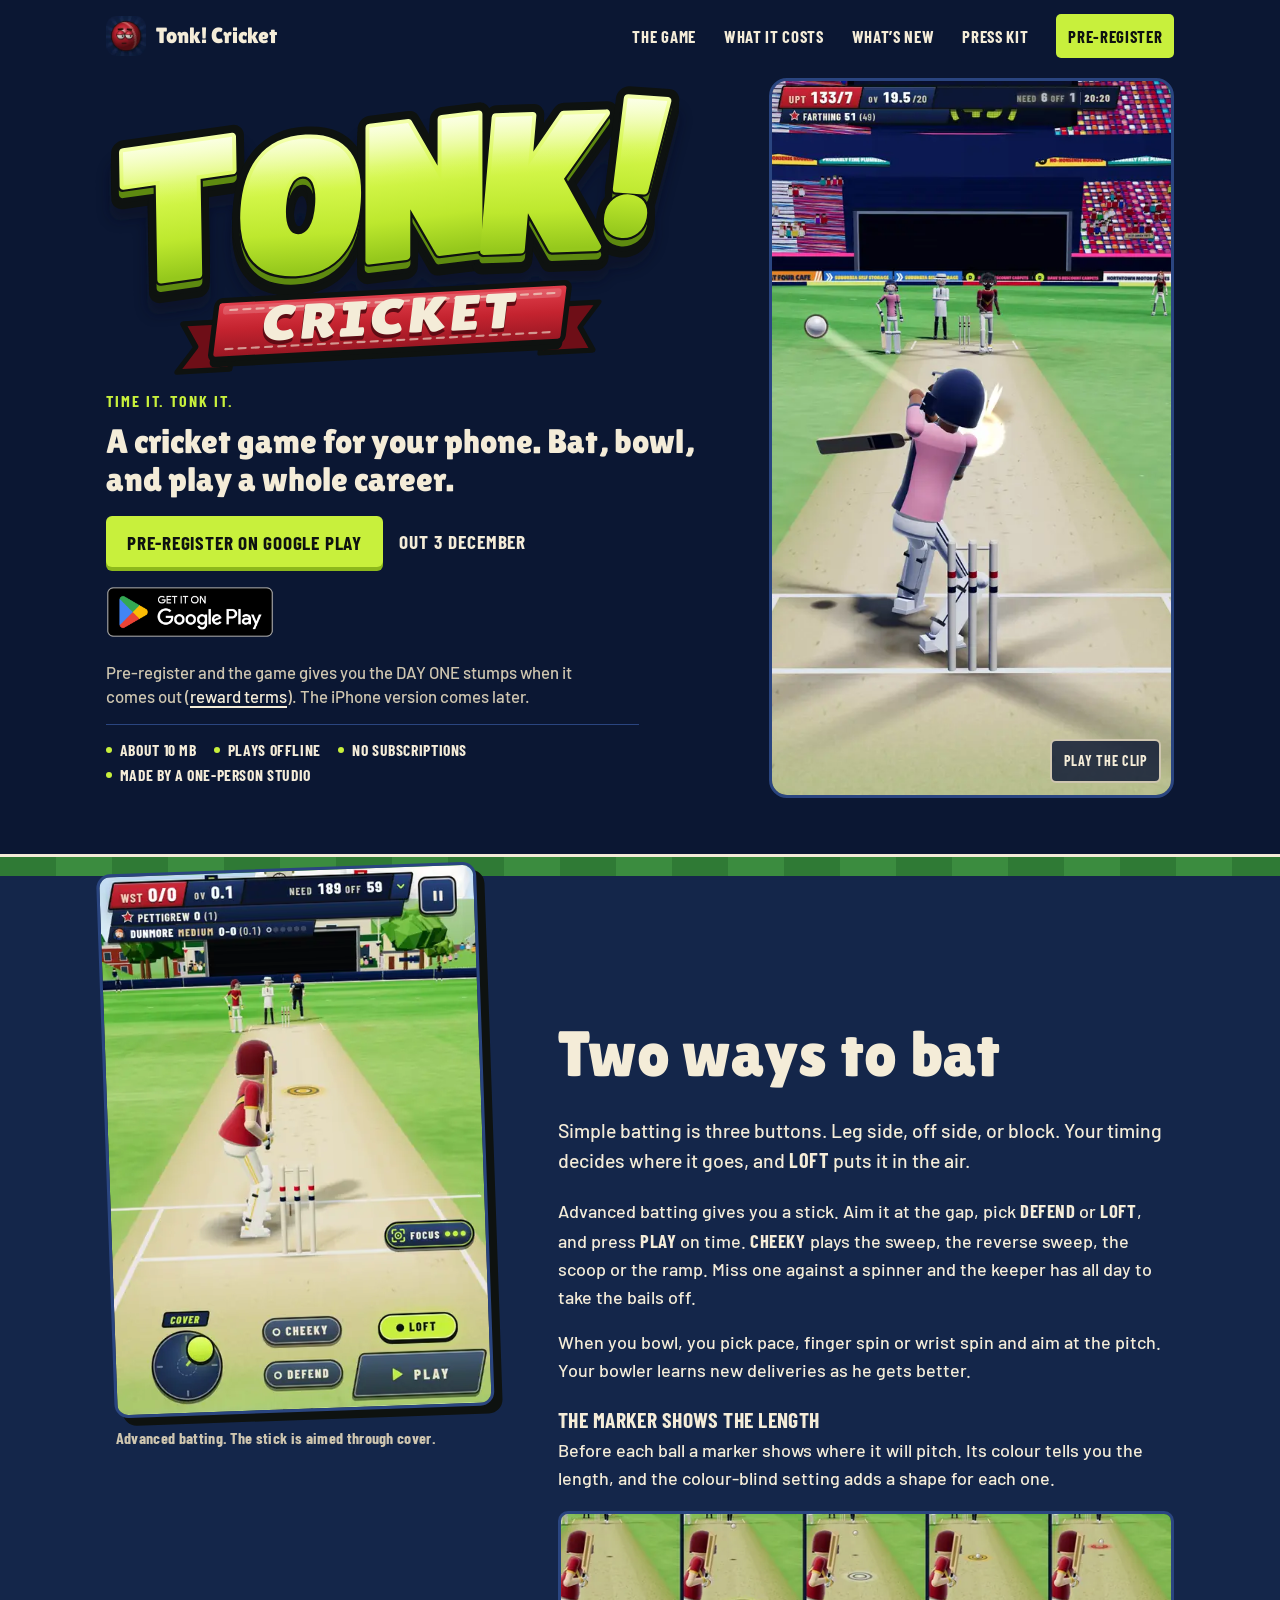
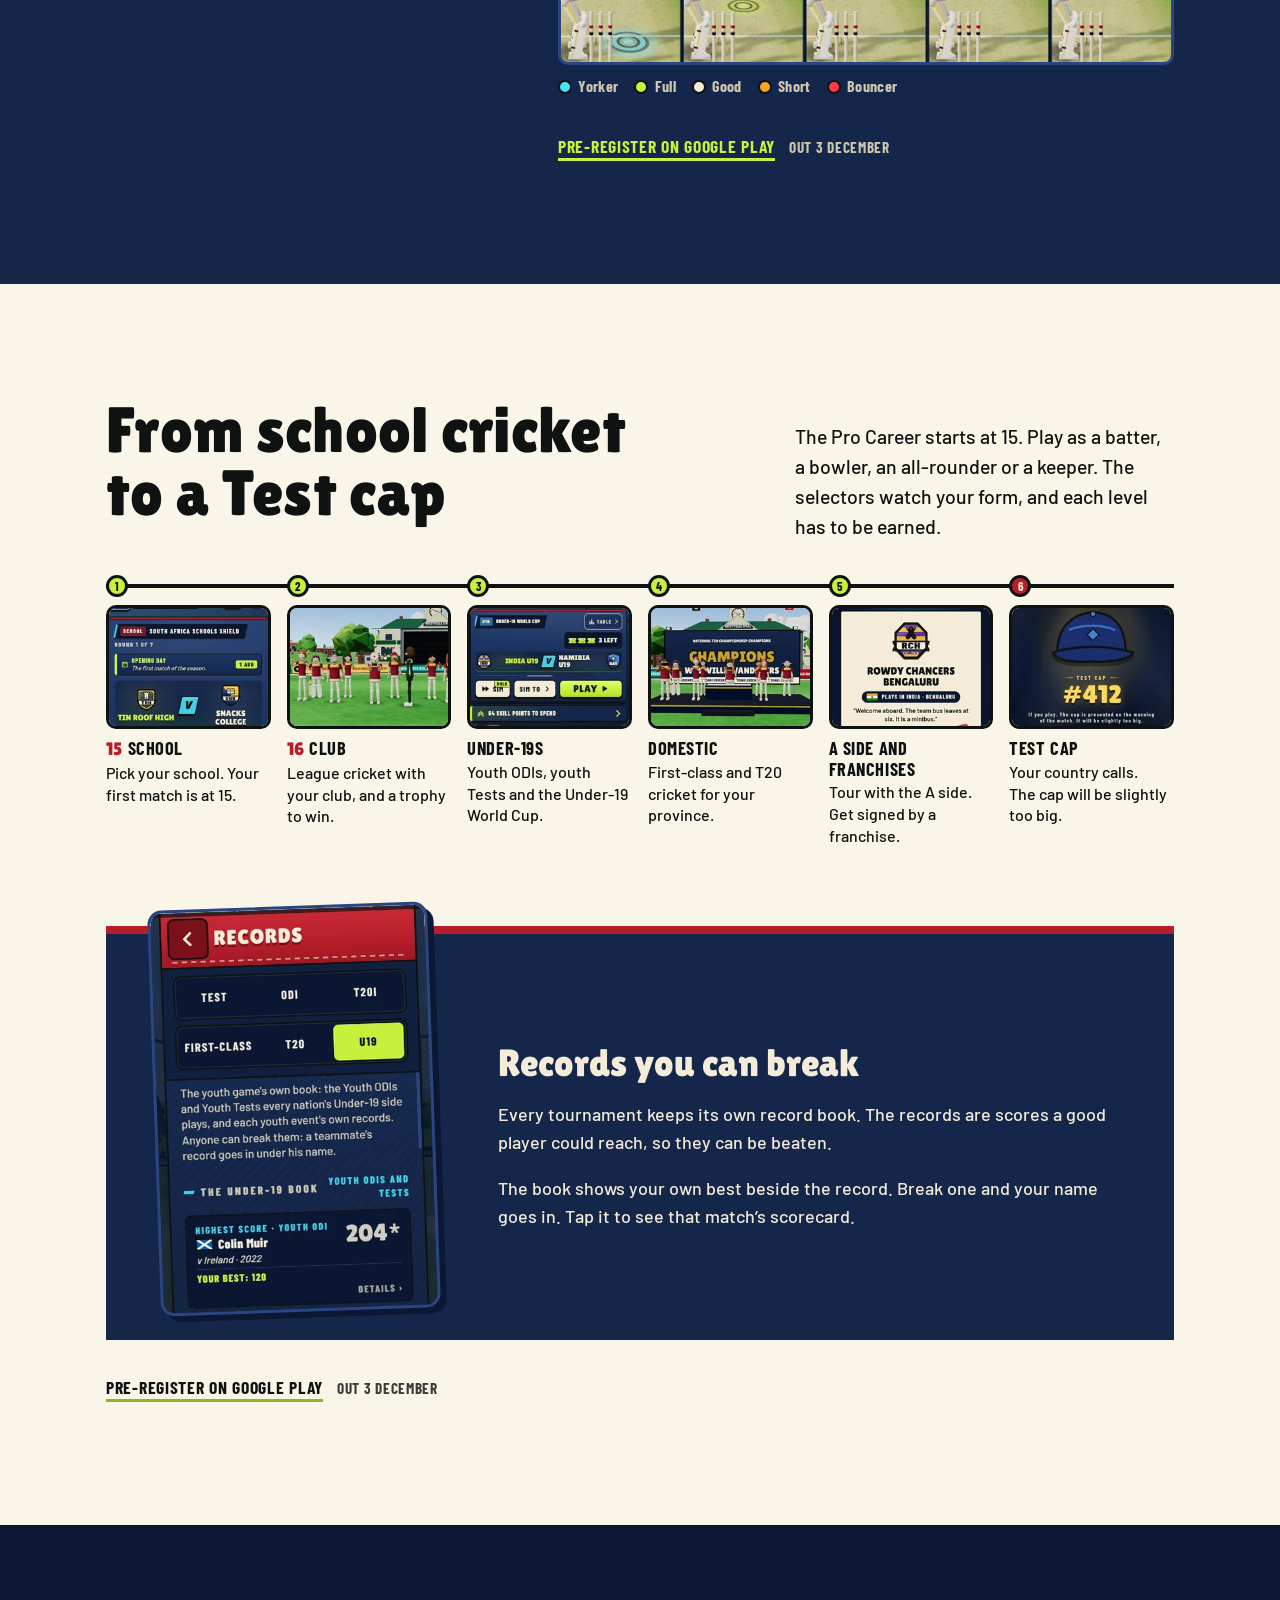
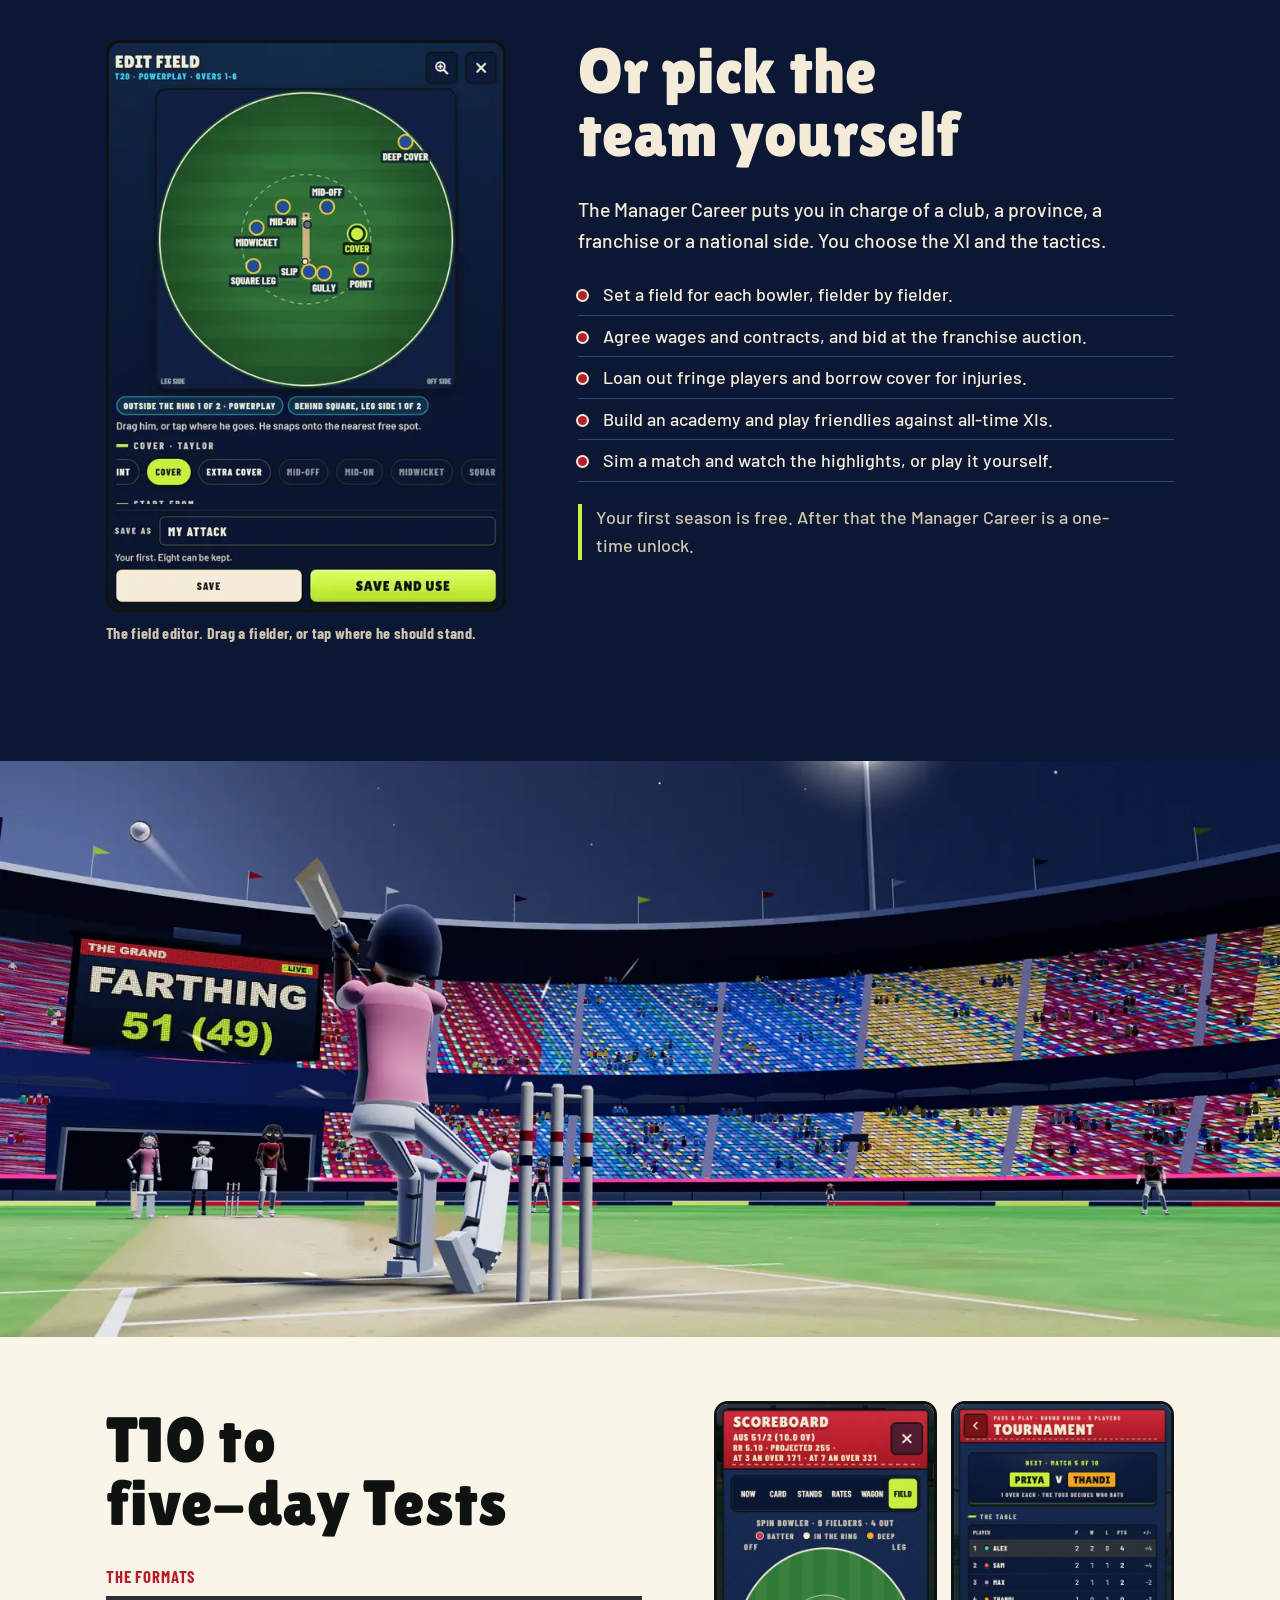
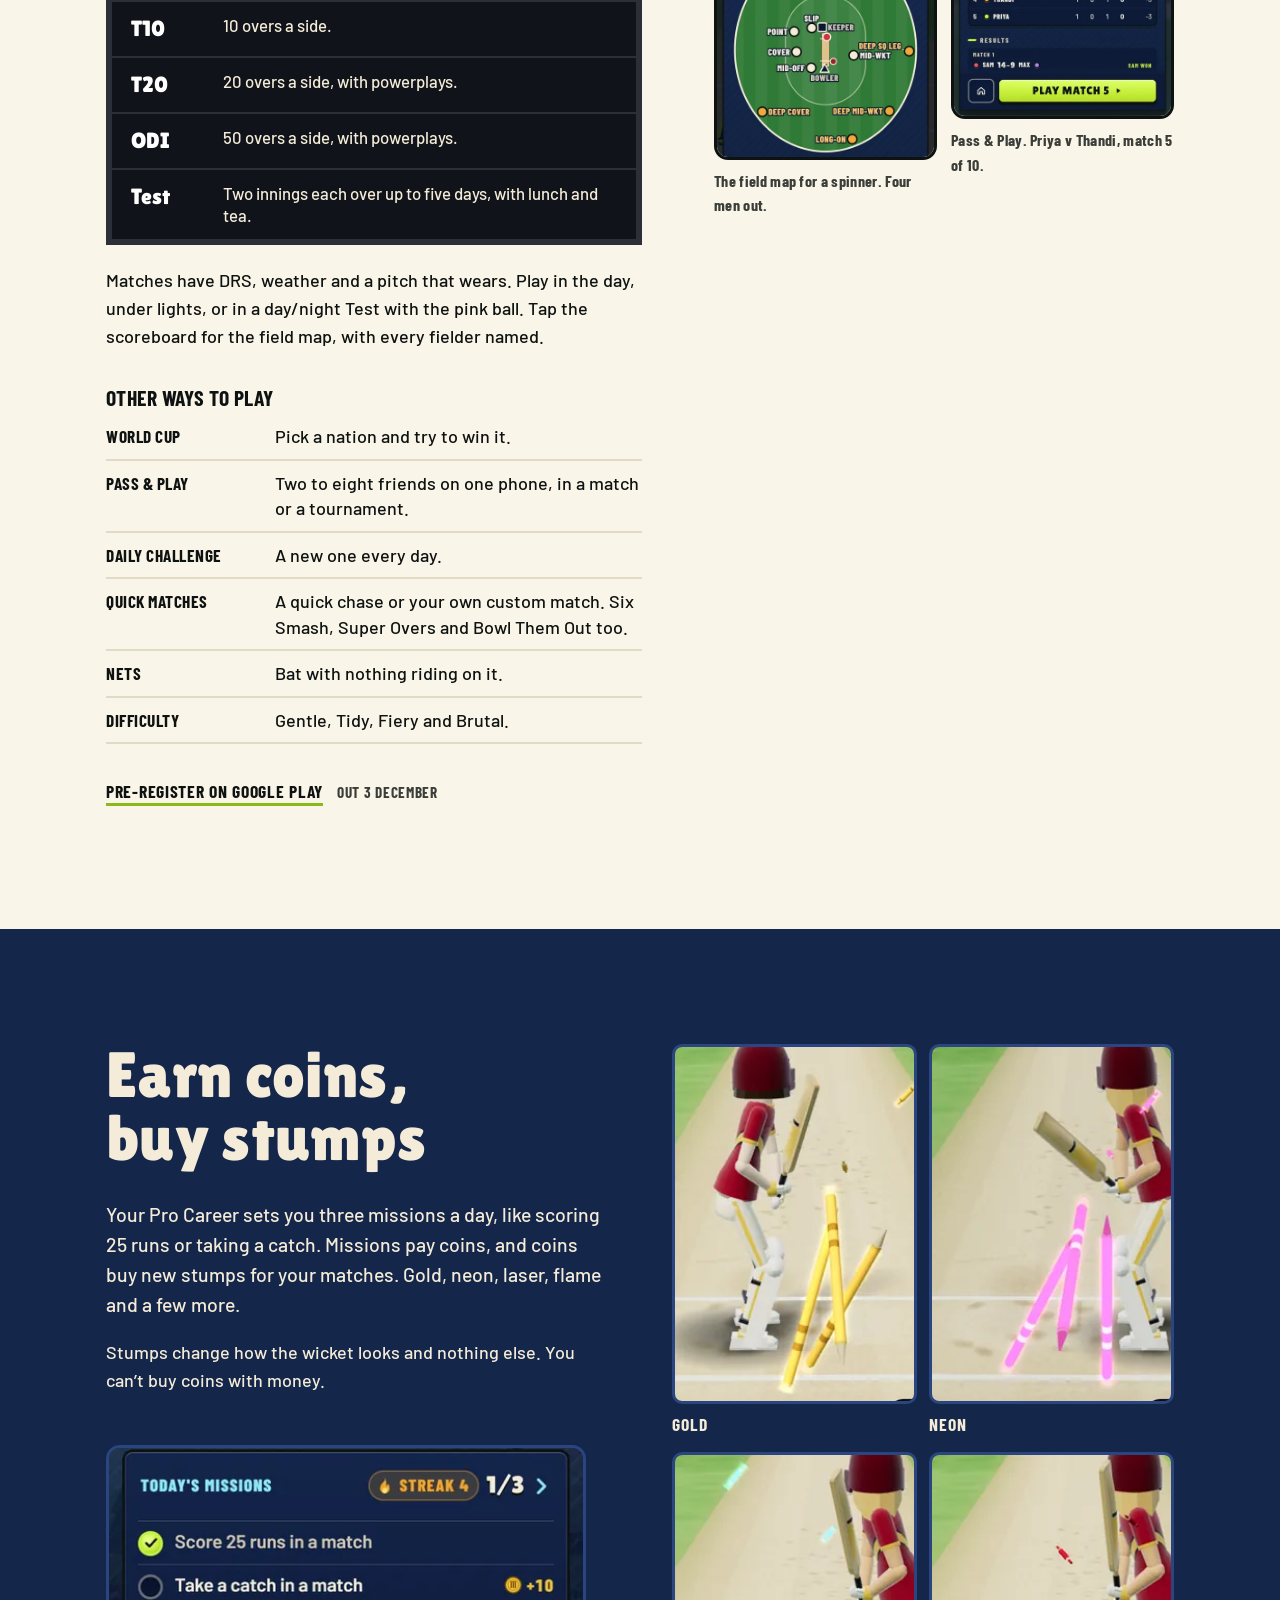
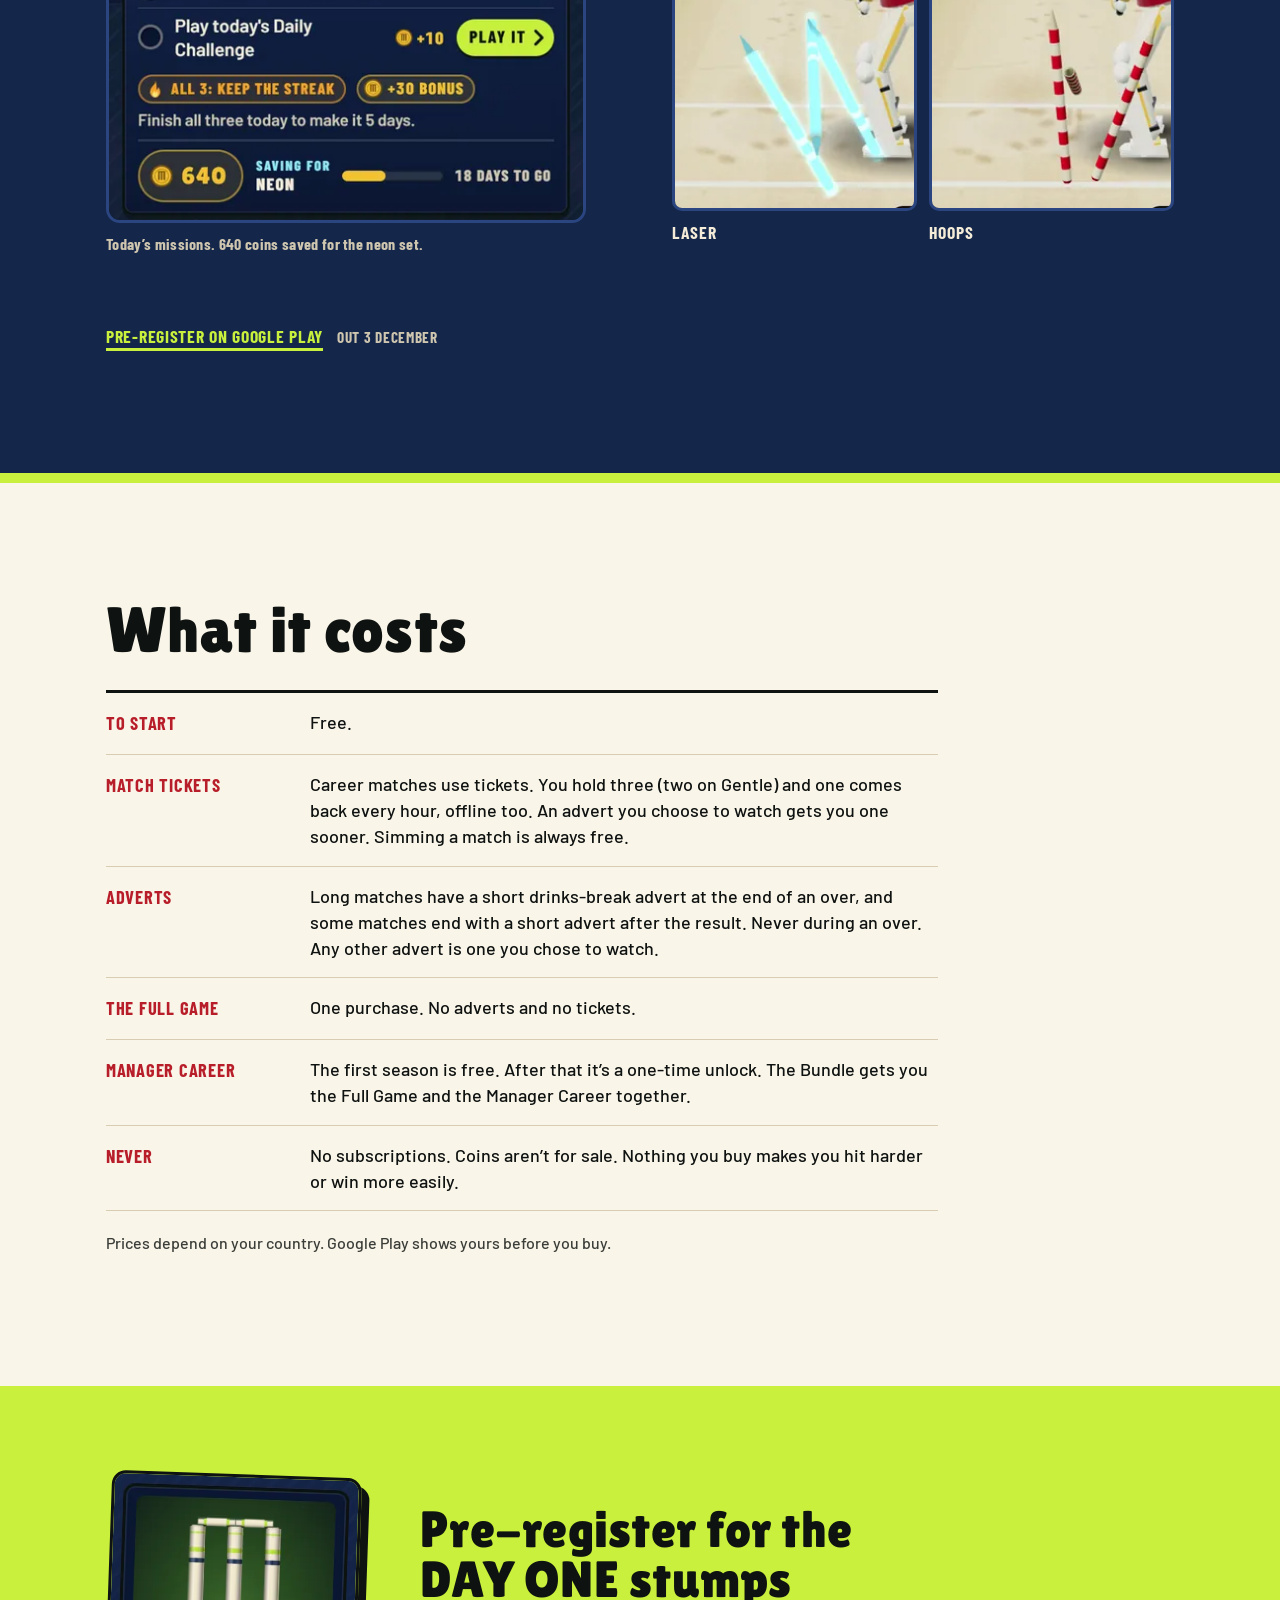
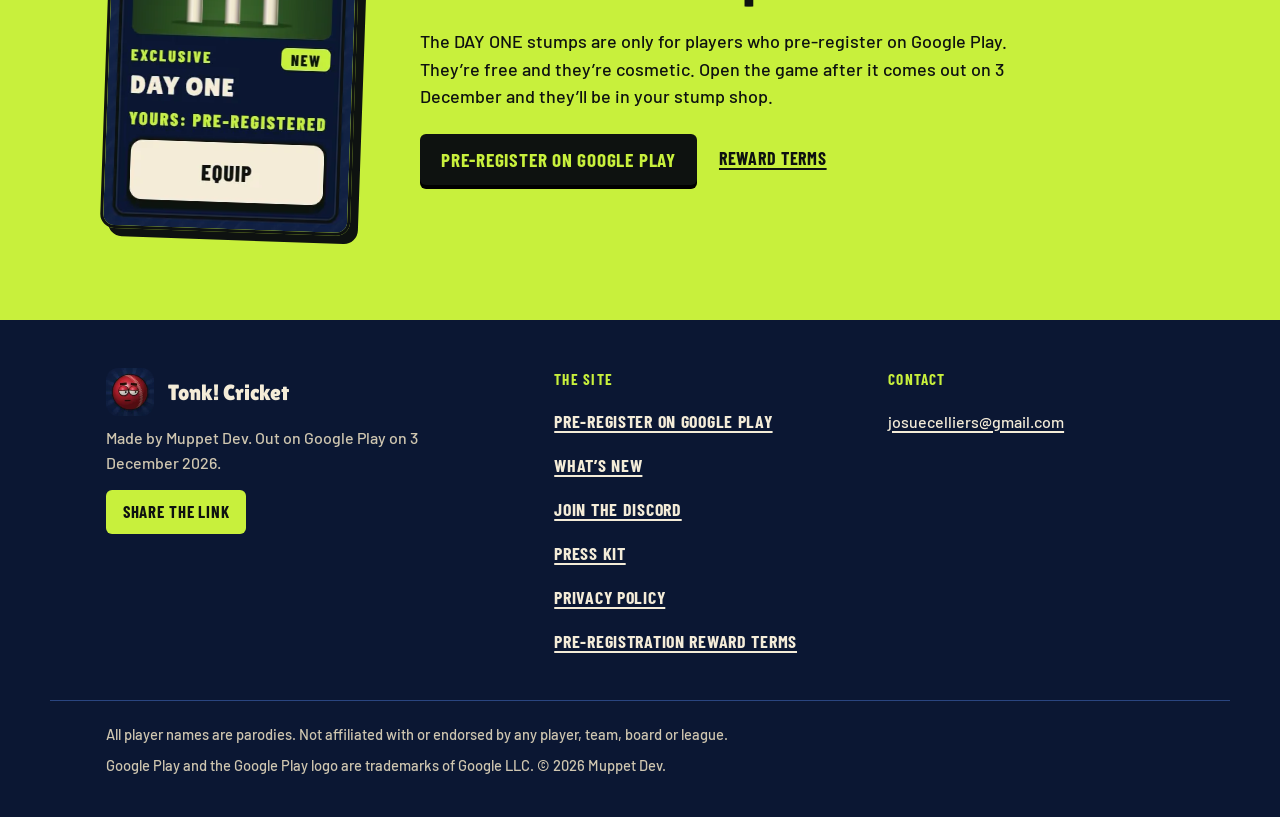
==== index.html @ 185d7ae7 "Adverts: say that some matches end with a short advert after the result (never in the first three ma" ====
<!doctype html>
<html lang="en">
<head>
<meta charset="utf-8">
<meta name="viewport" content="width=device-width, initial-scale=1, viewport-fit=cover">
<title>Tonk! Cricket: a cricket career and manager game for Android</title>
<meta name="description" content="Tonk! Cricket is a cricket game for Android that plays offline. Play a career from school cricket to a Test cap, or pick the team as a manager. T10 to five-day Tests. Out on Google Play on 3 December 2026.">
<link rel="canonical" href="https://tonkcricket.com/">
<meta name="theme-color" content="#0B1733">
<meta property="og:type" content="website">
<meta property="og:site_name" content="Tonk! Cricket">
<meta property="og:title" content="Tonk! Cricket: out on Google Play on 3 December">
<meta property="og:description" content="A cricket career and manager game for Android that plays offline. Pre-register on Google Play for the DAY ONE stumps.">
<meta property="og:url" content="https://tonkcricket.com/">
<meta property="og:image" content="https://tonkcricket.com/img/share-2.jpg">
<meta property="og:image:width" content="1200">
<meta property="og:image:height" content="630">
<meta property="og:image:alt" content="A batter in a pink shirt hits a six into a floodlit stadium at night, with the Tonk! Cricket logo and the words Out 3 December on Google Play.">
<meta name="twitter:card" content="summary_large_image">
<meta name="twitter:title" content="Tonk! Cricket: out on Google Play on 3 December">
<meta name="twitter:description" content="A cricket career and manager game for Android that plays offline. Pre-register on Google Play for the DAY ONE stumps.">
<meta name="twitter:image" content="https://tonkcricket.com/img/share-2.jpg">
<meta name="twitter:image:alt" content="A batter in a pink shirt hits a six into a floodlit stadium at night, with the Tonk! Cricket logo and the words Out 3 December on Google Play.">
<link rel="icon" href="favicon.ico" sizes="48x48">
<link rel="icon" href="img/favicon-32.png" type="image/png" sizes="32x32">
<link rel="apple-touch-icon" href="apple-touch-icon.png">
<link rel="manifest" href="site.webmanifest">
<link rel="preload" href="fonts/lilita-one-400.woff2" as="font" type="font/woff2" crossorigin>
<link rel="preload" as="image" href="img/hero-540.webp" imagesrcset="img/hero-540.webp 540w, img/hero-810.webp 810w" imagesizes="(min-width: 720px) 405px, 100vw" fetchpriority="high">
<link rel="stylesheet" href="site.css">
<script type="application/ld+json">
{
  "@context": "https://schema.org",
  "@type": ["VideoGame", "MobileApplication"],
  "name": "Tonk! Cricket",
  "url": "https://tonkcricket.com/",
  "description": "A cricket career and manager game for Android. Bat and bowl in 3D, play a Pro Career from school cricket at 15 to a Test cap, or pick the team in the Manager Career. T10, T20, ODI and Test cricket. Plays offline. Out on Google Play on 3 December 2026.",
  "datePublished": "2026-12-03",
  "installUrl": "https://play.google.com/store/apps/details?id=com.tonkcricket.game",
  "image": "https://tonkcricket.com/img/share-2.jpg",
  "screenshot": "https://tonkcricket.com/img/stick-720.webp",
  "genre": ["Sports", "Cricket"],
  "applicationCategory": "GameApplication",
  "operatingSystem": "Android",
  "gamePlatform": "Android",
  "inLanguage": "en",
  "author": { "@type": "Organization", "name": "Muppet Dev", "email": "josuecelliers@gmail.com", "url": "https://tonkcricket.com/" },
  "publisher": { "@type": "Organization", "name": "Muppet Dev" },
  "offers": { "@type": "Offer", "price": "0", "priceCurrency": "USD" }
}
</script>
</head>
<body>
<a class="skip" href="#main">Skip to the content</a>

<header class="top" aria-label="Site">
  <div class="wrap top-in">
    <a class="brand" href="./"><img src="img/icon-96.webp" width="40" height="40" alt="">Tonk! Cricket</a>
    <nav class="nav" aria-label="Main"><a class="nav-hide" href="#play">The game</a><a class="nav-hide" href="#cost">What it costs</a><a class="nav-hide" href="news.html">What&rsquo;s new</a><a href="press.html">Press kit</a><a class="nav-cta" href="https://play.google.com/store/apps/details?id=com.tonkcricket.game&amp;referrer=utm_source%3Dsite%26utm_medium%3Dweb%26utm_campaign%3Dprereg%26utm_content%3Dnav">Pre-register</a></nav>
  </div>
</header>

<main id="main">

<section class="hero" aria-labelledby="game-name">
  <div class="hero-in">
    <div class="hero-media">
      <img src="img/hero-540.webp" srcset="img/hero-540.webp 540w, img/hero-810.webp 810w" sizes="(min-width: 720px) 405px, 100vw" width="540" height="960" fetchpriority="high"
           alt="A night match in the game. The last ball, with six needed to win (the score bar reads NEED 6 OFF 1), and the batter pulls it over midwicket for six.">
      <video muted loop playsinline preload="none" width="540" height="960" poster="img/hero-540.webp" data-src="media/hero-six.mp4" aria-hidden="true" tabindex="-1"></video>
      <button class="clip-btn" type="button" hidden>Pause the clip</button>
    </div>
    <div class="hero-copy">
      <h1 id="game-name"><svg class="logo" viewBox="0 0 680 318" role="img" aria-label="Tonk! Cricket" focusable="false"><defs><g id="tcl-word"><path d="M0 0H124V38H83V150H41V38H0Z" transform="translate(-302.5 -76) rotate(-3 62 75)"></path><path d="M64 0C110 0 128 30 128 75C128 120 110 150 64 150C18 150 0 120 0 75C0 30 18 0 64 0ZM64 38C51 38 43 51 43 75C43 99 51 112 64 112C77 112 85 99 85 75C85 51 77 38 64 38Z" transform="translate(-165.5 -70) rotate(2 64 75)"></path><path d="M0 0H44L82 70V0H124V150H80L42 80V150H0Z" transform="translate(-23.5 -78) rotate(-2 62 75)"></path><path d="M0 0H42V56L77 0H126L79 72L129 150H78L42 94V150H0Z" transform="translate(113.5 -72) rotate(3 64.5 75)"></path><path d="M1 0H47L40 101H8ZM24 111C36 111 44 119 44 131C44 143 36 151 24 151C12 151 4 143 4 131C4 119 12 111 24 111Z" transform="translate(254.5 -81) rotate(9 24 75)"></path></g><clipPath id="tcl-clip"><path d="M0 0H124V38H83V150H41V38H0Z" transform="translate(-302.5 -76) rotate(-3 62 75)"></path><path d="M64 0C110 0 128 30 128 75C128 120 110 150 64 150C18 150 0 120 0 75C0 30 18 0 64 0ZM64 38C51 38 43 51 43 75C43 99 51 112 64 112C77 112 85 99 85 75C85 51 77 38 64 38Z" transform="translate(-165.5 -70) rotate(2 64 75)"></path><path d="M0 0H44L82 70V0H124V150H80L42 80V150H0Z" transform="translate(-23.5 -78) rotate(-2 62 75)"></path><path d="M0 0H42V56L77 0H126L79 72L129 150H78L42 94V150H0Z" transform="translate(113.5 -72) rotate(3 64.5 75)"></path><path d="M1 0H47L40 101H8ZM24 111C36 111 44 119 44 131C44 143 36 151 24 151C12 151 4 143 4 131C4 119 12 111 24 111Z" transform="translate(254.5 -81) rotate(9 24 75)"></path></clipPath><linearGradient id="tcl-face" x1="0" y1="0" x2="0" y2="1"><stop offset="0" stop-color="#F2FFA8"></stop><stop offset=".38" stop-color="#D4F74A"></stop><stop offset=".72" stop-color="#BDE82E"></stop><stop offset="1" stop-color="#95C81C"></stop></linearGradient><linearGradient id="tcl-gloss" x1="0" y1="0" x2="0" y2="1"><stop offset="0" stop-color="#FFFFFF" stop-opacity=".75"></stop><stop offset=".7" stop-color="#FFFFFF" stop-opacity=".12"></stop><stop offset="1" stop-color="#FFFFFF" stop-opacity="0"></stop></linearGradient><linearGradient id="tcl-rib" x1="0" y1="0" x2="0" y2="1"><stop offset="0" stop-color="#E4424F"></stop><stop offset=".5" stop-color="#C4232F"></stop><stop offset="1" stop-color="#951622"></stop></linearGradient><filter id="tcl-soft" x="-10%" y="-20%" width="120%" height="150%"><feGaussianBlur stdDeviation="7"></feGaussianBlur></filter></defs><g transform="translate(340 118) rotate(-5) skewX(-7)"><g filter="url(#tcl-soft)" opacity=".42"><use xlink:href="#tcl-word" y="24" fill="#07101F" stroke="#07101F" stroke-width="30" stroke-linejoin="round"></use></g><use xlink:href="#tcl-word" y="13" fill="#0E1210" stroke="#0E1210" stroke-width="27" stroke-linejoin="round"></use><use xlink:href="#tcl-word" y="6" fill="#0E1210" stroke="#0E1210" stroke-width="27" stroke-linejoin="round"></use><use xlink:href="#tcl-word" fill="#0E1210" stroke="#0E1210" stroke-width="27" stroke-linejoin="round"></use><use xlink:href="#tcl-word" y="9" fill="#5E8A10" stroke="#5E8A10" stroke-width="10" stroke-linejoin="round"></use><use xlink:href="#tcl-word" fill="#0E1210" stroke="#0E1210" stroke-width="14" stroke-linejoin="round"></use><use xlink:href="#tcl-word" fill="url(#tcl-face)" stroke="url(#tcl-face)" stroke-width="9" stroke-linejoin="round"></use><g clip-path="url(#tcl-clip)"><rect x="-320" y="-86" width="640" height="78" fill="url(#tcl-gloss)"></rect></g></g><g transform="translate(340 262) rotate(-3) skewX(-10)"><path d="M-236 -18H-176V36H-236L-218 9Z" fill="#6E0E17" stroke="#0E1210" stroke-width="6" stroke-linejoin="round" transform="translate(0 10)"></path><path d="M236 -18H176V36H236L218 9Z" fill="#6E0E17" stroke="#0E1210" stroke-width="6" stroke-linejoin="round" transform="translate(0 10)"></path><rect x="-200" y="-32" width="400" height="66" rx="6" fill="#0E1210" transform="translate(0 9)"></rect><rect x="-200" y="-32" width="400" height="66" rx="6" fill="url(#tcl-rib)" stroke="#0E1210" stroke-width="6" stroke-linejoin="round"></rect><rect x="-192" y="-26" width="384" height="10" rx="4" fill="#FFFFFF" opacity=".16"></rect><path d="M-184 -21H184M-184 23H184" stroke="#F4ECD8" stroke-opacity=".6" stroke-width="2.4" stroke-dasharray="8 7" stroke-linecap="round"></path><text x="0" y="20" text-anchor="middle" class="logo-cricket logo-cricket--sh" textLength="292" lengthAdjust="spacingAndGlyphs">CRICKET</text><text x="0" y="16" text-anchor="middle" class="logo-cricket" textLength="292" lengthAdjust="spacingAndGlyphs">CRICKET</text></g></svg></h1>
      <p class="tagline">Time it. Tonk it.</p>
      <p class="pitch">A cricket game for your phone. Bat, bowl, and play a whole career.</p>

      <div class="get">
        <a class="cta" href="https://play.google.com/store/apps/details?id=com.tonkcricket.game&amp;referrer=utm_source%3Dsite%26utm_medium%3Dweb%26utm_campaign%3Dprereg%26utm_content%3Dhero">Pre-register on Google Play</a>
        <p class="out">Out 3 December</p>
      </div>
      <a class="badge-link" href="https://play.google.com/store/apps/details?id=com.tonkcricket.game&amp;referrer=utm_source%3Dsite%26utm_medium%3Dweb%26utm_campaign%3Dprereg%26utm_content%3Dhero-badge"><img class="badge" src="img/google-play-badge.png" width="646" height="250" alt="Get it on Google Play"></a>
      <p class="get-note">Pre-register and the game gives you the DAY ONE stumps when it comes out (<a href="prereg-reward.html">reward terms</a>). The iPhone version comes later.</p>
      <p class="cred"><span>About 10 MB</span><span>Plays offline</span><span>No subscriptions</span><span>Made by a one-person studio</span></p>
    </div>
  </div>
  <div class="stripes" aria-hidden="true"></div>
</section>

<section class="sec sec--navy bat" id="play" aria-labelledby="bat-h">
  <div class="wrap bat-in">
    <figure class="bat-shot">
      <img class="shot" src="img/stick-480.webp" srcset="img/stick-480.webp 480w, img/stick-720.webp 720w" sizes="(min-width: 860px) 380px, 84vw" width="480" height="690" loading="lazy" decoding="async"
           alt="Batting with the advanced controls. The batter waits at the crease, the stick at the bottom left is aimed at cover, and the CHEEKY, DEFEND, LOFT and PLAY buttons sit beside it.">
      <figcaption>Advanced batting. The stick is aimed through cover.</figcaption>
    </figure>
    <div class="bat-copy">
      <h2 id="bat-h">Two ways to bat</h2>
      <p class="lead">Simple batting is three buttons. Leg side, off side, or block. Your timing decides where it goes, and <span class="ui">Loft</span> puts it in the air.</p>
      <p>Advanced batting gives you a stick. Aim it at the gap, pick <span class="ui">Defend</span> or <span class="ui">Loft</span>, and press <span class="ui">Play</span> on time. <span class="ui">Cheeky</span> plays the sweep, the reverse sweep, the scoop or the ramp. Miss one against a spinner and the keeper has all day to take the bails off.</p>
      <p>When you bowl, you pick pace, finger spin or wrist spin and aim at the pitch. Your bowler learns new deliveries as he gets better.</p>
      <h3 class="sub" id="marker-h">The marker shows the length</h3>
      <p>Before each ball a marker shows where it will pitch. Its colour tells you the length, and the colour-blind setting adds a shape for each one.</p>
      <figure class="len-strip">
        <img src="img/lengths-720.webp" srcset="img/lengths-720.webp 720w, img/lengths-1080.webp 1080w" sizes="(min-width: 860px) 640px, 92vw" width="720" height="175" loading="lazy" decoding="async"
             alt="Five frames from the game, one per length: a cyan marker at the batter's feet for a yorker, lime for full, cream for a good length, amber for short and red for a bouncer.">
        <figcaption class="len-key"><span><i style="--c:#44E4F4"></i>Yorker</span><span><i style="--c:#C8F03C"></i>Full</span><span><i style="--c:#F4ECD8"></i>Good</span><span><i style="--c:#F5A524"></i>Short</span><span><i style="--c:#FF3A44"></i>Bouncer</span></figcaption>
      </figure>
    <p class="again"><a href="https://play.google.com/store/apps/details?id=com.tonkcricket.game&amp;referrer=utm_source%3Dsite%26utm_medium%3Dweb%26utm_campaign%3Dprereg%26utm_content%3Dbatting">Pre-register on Google Play</a><span>Out 3 December</span></p>
    </div>
  </div>
</section>

<section class="sec sec--cream career" aria-labelledby="career-h">
  <div class="wrap">
    <div class="career-head">
      <h2 id="career-h">From school cricket to a Test cap</h2>
      <p class="lead">The Pro Career starts at 15. Play as a batter, a bowler, an all-rounder or a keeper. The selectors watch your form, and each level has to be earned.</p>
    </div>
    <ol class="ladder" aria-label="The Pro Career, in order">
      <li>
        <img src="img/step-school-240.webp" srcset="img/step-school-240.webp 240w, img/step-school-360.webp 360w" sizes="(min-width: 1000px) 180px, (min-width: 640px) 30vw, 58vw" width="240" height="180" loading="lazy" decoding="async" alt="A school fixture in the game, Tin Roof High against Snacks College in the South Africa Schools Shield.">
        <p class="step"><span class="age">15</span>School</p>
        <p>Pick your school. Your first match is at 15.</p>
      </li>
      <li>
        <img src="img/step-club-240.webp" srcset="img/step-club-240.webp 240w, img/step-club-360.webp 360w" sizes="(min-width: 1000px) 180px, (min-width: 640px) 30vw, 58vw" width="240" height="180" loading="lazy" decoding="async" alt="A club side lifting a trophy on the outfield in front of the pavilion.">
        <p class="step"><span class="age">16</span>Club</p>
        <p>League cricket with your club, and a trophy to win.</p>
      </li>
      <li>
        <img src="img/step-u19-240.webp" srcset="img/step-u19-240.webp 240w, img/step-u19-360.webp 360w" sizes="(min-width: 1000px) 180px, (min-width: 640px) 30vw, 58vw" width="240" height="180" loading="lazy" decoding="async" alt="The career hub at the Under-19 World Cup, India U19 against Namibia U19 next.">
        <p class="step">Under-19s</p>
        <p>Youth ODIs, youth Tests and the Under-19 World Cup.</p>
      </li>
      <li>
        <img src="img/step-domestic-240.webp" srcset="img/step-domestic-240.webp 240w, img/step-domestic-360.webp 360w" sizes="(min-width: 1000px) 180px, (min-width: 640px) 30vw, 58vw" width="240" height="180" loading="lazy" decoding="async" alt="A domestic side on a stage under a screen reading National T20 Championship Champions.">
        <p class="step">Domestic</p>
        <p>First-class and T20 cricket for your province.</p>
      </li>
      <li>
        <img src="img/step-franchise-240.webp" srcset="img/step-franchise-240.webp 240w, img/step-franchise-360.webp 360w" sizes="(min-width: 1000px) 180px, (min-width: 640px) 30vw, 58vw" width="240" height="180" loading="lazy" decoding="async" alt="A franchise signing card. Rowdy Chancers Bengaluru, plays in India, with the line: Welcome aboard. The team bus leaves at six. It is a minibus.">
        <p class="step">A side and franchises</p>
        <p>Tour with the A side. Get signed by a franchise.</p>
      </li>
      <li>
        <img src="img/step-cap-240.webp" srcset="img/step-cap-240.webp 240w, img/step-cap-360.webp 360w" sizes="(min-width: 1000px) 180px, (min-width: 640px) 30vw, 58vw" width="240" height="180" loading="lazy" decoding="async" alt="The Test cap screen, a navy cap above the words TEST CAP #412.">
        <p class="step">Test cap</p>
        <p>Your country calls. The cap will be slightly too big.</p>
      </li>
    </ol>

    <div class="records">
      <img class="shot" src="img/records-u19-400.webp" srcset="img/records-u19-400.webp 400w, img/records-u19-600.webp 600w" sizes="(min-width: 720px) 300px, 70vw" width="400" height="584" loading="lazy" decoding="async"
           alt="The Under-19 record book. Highest score in a youth ODI, 204 not out by Colin Muir against Ireland in 2022, with your best of 120 underneath, and best bowling, 8 for 24.">
      <div class="records-copy">
        <h3>Records you can break</h3>
        <p>Every tournament keeps its own record book. The records are scores a good player could reach, so they can be beaten.</p>
        <p>The book shows your own best beside the record. Break one and your name goes in. Tap it to see that match&rsquo;s scorecard.</p>
      </div>
    </div>
    <p class="again"><a href="https://play.google.com/store/apps/details?id=com.tonkcricket.game&amp;referrer=utm_source%3Dsite%26utm_medium%3Dweb%26utm_campaign%3Dprereg%26utm_content%3Dcareer">Pre-register on Google Play</a><span>Out 3 December</span></p>
  </div>
</section>

<section class="sec mgr" aria-labelledby="mgr-h">
  <div class="wrap mgr-in">
    <figure class="mgr-shot">
      <img class="shot" src="img/field-480.webp" srcset="img/field-480.webp 480w, img/field-720.webp 720w" sizes="(min-width: 900px) 400px, 88vw" width="480" height="690" loading="lazy" decoding="async"
           alt="The Manager Career's field editor. A round field from above with each fielder as a dot, cover selected, and buttons to save the field.">
      <figcaption>The field editor. Drag a fielder, or tap where he should stand.</figcaption>
    </figure>
    <div class="mgr-copy">
      <h2 id="mgr-h">Or pick the team yourself</h2>
      <p class="lead">The Manager Career puts you in charge of a club, a province, a franchise or a national side. You choose the XI and the tactics.</p>
      <ul class="plain">
        <li>Set a field for each bowler, fielder by fielder.</li>
        <li>Agree wages and contracts, and bid at the franchise auction.</li>
        <li>Loan out fringe players and borrow cover for injuries.</li>
        <li>Build an academy and play friendlies against all-time XIs.</li>
        <li>Sim a match and watch the highlights, or play it yourself.</li>
      </ul>
      <p class="note">Your first season is free. After that the Manager Career is a one-time unlock.</p>
    </div>
  </div>
</section>

<section class="formats" aria-labelledby="formats-h">
  <figure class="formats-wide">
    <img src="img/night-960.webp" srcset="img/night-960.webp 960w, img/night-1600.webp 1600w, img/night-2048.webp 2048w" sizes="100vw" width="2048" height="1000" loading="lazy" decoding="async"
         alt="A floodlit stadium at night. The batter has just hit the ball high towards the stands, and the big screen shows his score, 51 off 49 balls.">
  </figure>
  <div class="wrap formats-in">
    <div class="formats-copy">
      <h2 id="formats-h">T10 to <span class="nw">five-day</span> Tests</h2>
      <table class="board">
        <caption>The formats</caption>
        <tbody>
          <tr><th scope="row">T10</th><td>10 overs a side.</td></tr>
          <tr><th scope="row">T20</th><td>20 overs a side, with powerplays.</td></tr>
          <tr><th scope="row">ODI</th><td>50 overs a side, with powerplays.</td></tr>
          <tr><th scope="row">Test</th><td>Two innings each over up to five days, with lunch and tea.</td></tr>
        </tbody>
      </table>
      <p>Matches have DRS, weather and a pitch that wears. Play in the day, under lights, or in a day/night Test with the pink ball. Tap the scoreboard for the field map, with every fielder named.</p>
      <h3 class="sub">Other ways to play</h3>
      <dl class="modes">
        <div><dt>World Cup</dt><dd>Pick a nation and try to win it.</dd></div>
        <div><dt>Pass &amp; Play</dt><dd>Two to eight friends on one phone, in a match or a tournament.</dd></div>
        <div><dt>Daily challenge</dt><dd>A new one every day.</dd></div>
        <div><dt>Quick matches</dt><dd>A quick chase or your own custom match. Six Smash, Super Overs and Bowl Them Out too.</dd></div>
        <div><dt>Nets</dt><dd>Bat with nothing riding on it.</dd></div>
        <div><dt>Difficulty</dt><dd>Gentle, Tidy, Fiery and Brutal.</dd></div>
      </dl>
      <p class="again"><a href="https://play.google.com/store/apps/details?id=com.tonkcricket.game&amp;referrer=utm_source%3Dsite%26utm_medium%3Dweb%26utm_campaign%3Dprereg%26utm_content%3Dformats">Pre-register on Google Play</a><span>Out 3 December</span></p>
    </div>
    <div class="pair">
      <figure>
        <img class="shot" src="img/fieldmap-480.webp" srcset="img/fieldmap-480.webp 480w, img/fieldmap-640.webp 640w" sizes="(min-width: 900px) 220px, 44vw" width="480" height="780" loading="lazy" decoding="async"
             alt="The field map during a match. A spin bowler's field of nine, each fielder labelled, from slip and point to deep cover and long-on.">
        <figcaption>The field map for a spinner. Four men out.</figcaption>
      </figure>
      <figure>
        <img class="shot" src="img/pnp-480.webp" srcset="img/pnp-480.webp 480w, img/pnp-720.webp 720w" sizes="(min-width: 900px) 220px, 44vw" width="480" height="690" loading="lazy" decoding="async"
             alt="A Pass and Play round-robin tournament for five players. The table, the results so far and the next match, Priya against Thandi.">
        <figcaption>Pass &amp; Play. Priya v Thandi, match 5 of 10.</figcaption>
      </figure>
    </div>
  </div>
</section>

<section class="sec sec--navy stumps" aria-labelledby="stumps-h">
  <div class="wrap stumps-in">
    <div class="stumps-copy">
      <h2 id="stumps-h">Earn coins, buy stumps</h2>
        <p class="lead">Your Pro Career sets you three missions a day, like scoring 25 runs or taking a catch. Missions pay coins, and coins buy new stumps for your matches. Gold, neon, laser, flame and a few more.</p>
        <p>Stumps change how the wicket looks and nothing else. You can&rsquo;t buy coins with money.</p>
    </div>
    <ul class="stump-row" aria-label="Four of the stump sets, each just knocked over in a match">
      <li><img src="img/stumps-gold-230.webp" srcset="img/stumps-gold-230.webp 230w, img/stumps-gold-345.webp 345w" sizes="(min-width: 860px) 230px, 42vw" width="230" height="340" loading="lazy" decoding="async" alt="Gold stumps flying after the batter is bowled."><span>Gold</span></li>
      <li><img src="img/stumps-neon-230.webp" srcset="img/stumps-neon-230.webp 230w, img/stumps-neon-345.webp 345w" sizes="(min-width: 860px) 230px, 42vw" width="230" height="340" loading="lazy" decoding="async" alt="Glowing pink neon stumps knocked over."><span>Neon</span></li>
      <li><img src="img/stumps-laser-230.webp" srcset="img/stumps-laser-230.webp 230w, img/stumps-laser-345.webp 345w" sizes="(min-width: 860px) 230px, 42vw" width="230" height="340" loading="lazy" decoding="async" alt="Glowing cyan laser stumps knocked over."><span>Laser</span></li>
      <li><img src="img/stumps-hoops-230.webp" srcset="img/stumps-hoops-230.webp 230w, img/stumps-hoops-345.webp 345w" sizes="(min-width: 860px) 230px, 42vw" width="230" height="340" loading="lazy" decoding="async" alt="Red and white hooped stumps knocked over."><span>Hoops</span></li>
    </ul>
    <figure class="missions">
      <img class="shot" src="img/missions-480.webp" srcset="img/missions-480.webp 480w, img/missions-720.webp 720w" sizes="(min-width: 720px) 480px, 92vw" width="480" height="377" loading="lazy" decoding="async"
           alt="Today's missions in the Pro Career. Score 25 runs in a match is done, take a catch and play the daily challenge are still to go, with a 30-coin bonus for all three and 640 coins saved towards the neon stumps.">
      <figcaption>Today&rsquo;s missions. 640 coins saved for the neon set.</figcaption>
    </figure>
    <p class="again stumps-again"><a href="https://play.google.com/store/apps/details?id=com.tonkcricket.game&amp;referrer=utm_source%3Dsite%26utm_medium%3Dweb%26utm_campaign%3Dprereg%26utm_content%3Dstumps">Pre-register on Google Play</a><span>Out 3 December</span></p>
  </div>
</section>

<section class="sec cost" id="cost" aria-labelledby="cost-h">
  <div class="wrap">
    <h2 id="cost-h">What it costs</h2>
    <dl class="ledger">
      <div><dt>To start</dt><dd>Free.</dd></div>
      <div><dt>Match tickets</dt><dd>Career matches use tickets. You hold three (two on Gentle) and one comes back every hour, offline too. An advert you choose to watch gets you one sooner. Simming a match is always free.</dd></div>
      <div><dt>Adverts</dt><dd>Long matches have a short drinks-break advert at the end of an over, and some matches end with a short advert after the result. Never during an over. Any other advert is one you chose to watch.</dd></div>
      <div><dt>The Full Game</dt><dd>One purchase. No adverts and no tickets.</dd></div>
      <div><dt>Manager Career</dt><dd>The first season is free. After that it&rsquo;s a one-time unlock. The Bundle gets you the Full Game and the Manager Career together.</dd></div>
      <div><dt>Never</dt><dd>No subscriptions. Coins aren&rsquo;t for sale. Nothing you buy makes you hit harder or win more easily.</dd></div>
    </dl>
    <p class="small">Prices depend on your country. Google Play shows yours before you buy.</p>
  </div>
</section>

<section class="prereg" aria-labelledby="prereg-h">
  <div class="wrap prereg-in">
    <img class="dayone" src="img/dayone-328.webp" width="328" height="473" loading="lazy" decoding="async"
         alt="The DAY ONE stumps in the game's stump shop. Cream stumps with lime and navy bands, marked EXCLUSIVE and YOURS: PRE-REGISTERED.">
    <div>
      <h2 id="prereg-h">Pre-register for the DAY ONE stumps</h2>
      <p>The DAY ONE stumps are only for players who pre-register on Google Play. They&rsquo;re free and they&rsquo;re cosmetic. Open the game after it comes out on 3 December and they&rsquo;ll be in your stump shop.</p>
      <p class="prereg-go"><a class="cta cta--ink" href="https://play.google.com/store/apps/details?id=com.tonkcricket.game&amp;referrer=utm_source%3Dsite%26utm_medium%3Dweb%26utm_campaign%3Dprereg%26utm_content%3Dband">Pre-register on Google Play</a> <a class="terms" href="prereg-reward.html">Reward terms</a></p>
    </div>
  </div>
</section>

</main>

<footer class="foot foot--bar">
  <div class="wrap foot-grid">
    <div class="foot-brand">
      <p class="maker"><img src="img/icon-96.webp" width="48" height="48" alt="">Tonk! Cricket</p>
      <p>Made by Muppet Dev. Out on Google Play on 3 December 2026.</p>
      <div class="share" hidden>
        <button type="button">Share the link</button>
        <output aria-live="polite"></output>
      </div>
    </div>
    <nav class="foot-col" aria-label="Footer">
      <p class="foot-h">The site</p>
      <ul class="foot-links">
        <li><a href="https://play.google.com/store/apps/details?id=com.tonkcricket.game&amp;referrer=utm_source%3Dsite%26utm_medium%3Dweb%26utm_campaign%3Dprereg%26utm_content%3Dfooter">Pre-register on Google Play</a></li>
        <li><a href="news.html">What&rsquo;s new</a></li>
        <li><a href="https://discord.gg/gzwzN5QbjR" rel="noopener">Join the Discord</a></li>
        <li><a href="press.html">Press kit</a></li>
        <li><a href="privacy.html">Privacy policy</a></li>
        <li><a href="prereg-reward.html">Pre-registration reward terms</a></li>
      </ul>
    </nav>
    <div class="foot-col">
      <p class="foot-h">Contact</p>
      <p><a href="mailto:josuecelliers@gmail.com">josuecelliers@gmail.com</a></p>
    </div>
  </div>
  <div class="wrap foot-legal">
    <p class="legal">All player names are parodies. Not affiliated with or endorsed by any player, team, board or league.</p>
    <p class="legal">Google Play and the Google Play logo are trademarks of Google LLC. &copy; 2026 Muppet Dev.</p>
  </div>
</footer>

<div class="stick" hidden>
  <a class="cta" href="https://play.google.com/store/apps/details?id=com.tonkcricket.game&amp;referrer=utm_source%3Dsite%26utm_medium%3Dweb%26utm_campaign%3Dprereg%26utm_content%3Dsticky">Pre-register on Google Play</a>
  <span>Out 3 Dec</span>
</div>

<script>
(function () {
  // The hero clip (0.4 MB). On a phone it waits for a tap. On a bigger screen it loads after the page has, once it is in
  // view, unless the visitor saves data, is on a 2G-speed connection or asks for less motion. Without JavaScript, the still is the hero.
  var v = document.querySelector('.hero-media video'), btn = document.querySelector('.clip-btn');
  var mm = function (q) { return !!(window.matchMedia && matchMedia(q).matches); };
  if (v && btn) {
    var c = navigator.connection || {}, slow = !!c.saveData || /2g$/.test(c.effectiveType || '');
    var calm = mm('(prefers-reduced-motion: reduce)'), phone = mm('(max-width: 719px)');
    var start = function () {
      if (!v.getAttribute('src')) { v.src = v.getAttribute('data-src'); }
      var p = v.play(); if (p && p.catch) p.catch(function () { btn.textContent = 'Play the clip'; });
    };
    v.addEventListener('playing', function () { v.className = 'on'; btn.textContent = 'Pause the clip'; });
    v.addEventListener('pause', function () { btn.textContent = 'Play the clip'; });
    btn.addEventListener('click', function () { if (v.paused) start(); else v.pause(); });
    btn.hidden = false;
    if (slow || calm || phone) { btn.textContent = 'Play the clip (0.4 MB)'; }
    else {
      var go = function () {
        if (!('IntersectionObserver' in window)) { start(); return; }
        var io = new IntersectionObserver(function (es) { if (es[0].isIntersecting) { io.disconnect(); start(); } });
        io.observe(v);
      };
      if (document.readyState === 'complete') go(); else window.addEventListener('load', go);
    }
  }
  // The phone's pre-register bar: shown once the hero has scrolled away, hidden again over the pre-register band.
  var bar = document.querySelector('.stick'), hero = document.querySelector('.hero'), band = document.querySelector('.prereg');
  if (bar && hero && 'IntersectionObserver' in window) {
    var seen = { hero: true, band: false };
    var set = function () { bar.classList.toggle('on', !seen.hero && !seen.band); };
    bar.hidden = false;
    new IntersectionObserver(function (es) {
      es.forEach(function (e) { seen[e.target === hero ? 'hero' : 'band'] = e.isIntersecting; });
      set();
    }).observe(hero);
    if (band) new IntersectionObserver(function (es) { seen.band = es[0].isIntersecting; set(); }).observe(band);
  }
  // Share: the phone's own share sheet (WhatsApp and the rest), or copy the link.
  var box = document.querySelector('.share');
  if (box && (navigator.share || (navigator.clipboard && window.isSecureContext))) {
    var out = box.querySelector('output');
    box.hidden = false;
    box.querySelector('button').addEventListener('click', function () {
      var url = 'https://tonkcricket.com/';
      if (navigator.share) {
        navigator.share({ title: 'Tonk! Cricket', text: 'Tonk! Cricket, a cricket game for Android. Out on Google Play on 3 December.', url: url }).catch(function () {});
      } else {
        navigator.clipboard.writeText(url).then(function () { out.textContent = 'Link copied.'; }, function () { out.textContent = url; });
      }
    });
  }
})();
</script>
<!-- Cloudflare Web Analytics --><script type='module' src='https://static.cloudflareinsights.com/beacon.min.js' data-cf-beacon='{"token": "5673495f2e7742f28be498f2300f4749"}'></script><!-- End Cloudflare Web Analytics -->
</body>
</html>
---- site.css ----
/* Tonk! Cricket: tonkcricket.com. Hand-written, no framework. The game's own palette and type
   (styles.css in the game: navy, cream, lime, ball red; Lilita One, Barlow Condensed, Barlow). */

@font-face { font-family: "Lilita One"; font-weight: 400; font-display: swap; src: url(fonts/lilita-one-400.woff2) format("woff2"); }
@font-face { font-family: "Barlow Condensed"; font-weight: 700; font-display: swap; src: url(fonts/barlow-condensed-700.woff2) format("woff2"); }
@font-face { font-family: "Barlow"; font-weight: 500; font-display: swap; src: url(fonts/barlow-500.woff2) format("woff2"); }

:root {
  --navy-deep: #0B1733;
  --navy: #14264A;
  --navy-mid: #1E3563;
  --navy-hi: #2A4580;
  --cream: #F4ECD8;
  --cream-dim: #CFC6B0;
  --paper: #FAF5E9;
  --lime: #C8F03C;
  --lime-deep: #8DB81C;
  --ink: #0E1210;
  --ink-soft: #3A3D38;
  --red: #B81E2A;
  --turf: #2F7A35;
  --f-display: "Lilita One", "Arial Black", Impact, sans-serif;
  --f-cond: "Barlow Condensed", "Arial Narrow", "Roboto Condensed", sans-serif;
  --f-body: "Barlow", "Segoe UI", Roboto, Arial, sans-serif;
  --gut: clamp(16px, 5vw, 56px);
  --wide: 1180px;
  color-scheme: light;
}

*, *::before, *::after { box-sizing: border-box; }
html { -webkit-text-size-adjust: 100%; text-size-adjust: 100%; }
html, body { overflow-x: clip; } /* a guard only: nothing should reach past the edge */
body {
  margin: 0;
  background: var(--paper);
  color: var(--ink);
  font: 500 1.125rem/1.55 var(--f-body);
}
img, video { display: block; max-width: 100%; height: auto; }
a { color: inherit; text-decoration-thickness: 2px; text-underline-offset: 3px; }
a:hover { text-decoration-thickness: 4px; }
:focus-visible { outline: 3px solid var(--lime); outline-offset: 3px; box-shadow: 0 0 0 6px var(--ink); border-radius: 4px; }
p { margin: 0 0 1em; max-width: 36em; text-wrap: pretty; }
.nw { white-space: nowrap; }
h1, h2, h3 { margin: 0; font-weight: 400; overflow-wrap: break-word; text-wrap: balance; }
h2 {
  font-family: var(--f-display);
  font-size: clamp(2.2rem, 1.3rem + 4.2vw, 4rem);
  line-height: .98;
  letter-spacing: .005em;
  margin-bottom: .45em;
  text-wrap: balance;
}
h3 { font-family: var(--f-cond); font-weight: 700; font-size: 1.35rem; text-transform: uppercase; letter-spacing: .02em; }
.ui { font-family: var(--f-cond); font-weight: 700; text-transform: uppercase; letter-spacing: .03em; font-size: 1.04em; white-space: nowrap; }
.skip { position: absolute; left: -999px; top: 8px; background: var(--lime); color: var(--ink); padding: .6em 1em; z-index: 10; font-weight: 500; }
.skip:focus { left: 8px; }
.wrap { max-width: var(--wide); margin: 0 auto; padding-inline: var(--gut); }

/* the game's logo (its own SVG, from index.html in the game) */
.logo-cricket { font-family: var(--f-display); font-size: 56px; letter-spacing: 3px; fill: #F4ECD8; }
.logo-cricket--sh { fill: #5E0C14; }

/* ---------------------------------------------------------------- top bar */
.top { background: var(--navy-deep); }
.top-in { display: flex; align-items: center; justify-content: space-between; gap: 1rem; padding-block: 8px; }
@media (min-width: 720px) { .top-in { padding-block: 14px; } }
.brand { white-space: nowrap; min-height: 44px; display: inline-flex; align-items: center; gap: .6rem; text-decoration: none; font-family: var(--f-display); font-size: 1.35rem; color: var(--cream); }
.brand img { width: 34px; height: 34px; border-radius: 9px; }
@media (min-width: 720px) { .brand img { width: 40px; height: 40px; border-radius: 10px; } }
.top nav a { font-family: var(--f-cond); font-weight: 700; text-transform: uppercase; letter-spacing: .04em; color: var(--cream); font-size: 1.05rem; }
.nav { display: flex; align-items: center; gap: 14px; }
.nav a { white-space: nowrap; min-height: 44px; display: inline-flex; align-items: center; }
.nav a { text-decoration: none; }
.nav a:hover { text-decoration: underline; }
.top nav .nav-cta { background: var(--lime); color: var(--ink); padding: .45em .7em; border-radius: 5px; }
.top nav .nav-cta:hover { text-decoration: none; background: #D9F86A; }
.nav-hide { display: none; }
@media (min-width: 900px) { .nav { gap: 28px; } .nav-hide { display: inline-flex; } }
@media (max-width: 430px) { .top .nav a:not(.nav-cta) { display: none; } .brand { font-size: 1.25rem; } }
.top--page { position: static !important; background: var(--navy-deep) !important; }

/* ---------------------------------------------------------------- the hero: the last ball, under the lights */
.hero { background: var(--navy-deep); color: var(--cream); position: relative; }
.hero-media { position: relative; overflow: hidden; background: #1a2550; height: min(55vh, 124vw); height: min(55svh, 124vw); max-height: 760px; }
.hero-media img, .hero-media video { position: absolute; inset: 0; width: 100%; height: 100%; object-fit: cover; object-position: 50% 0; }
.hero-media video { opacity: 0; transition: opacity .4s ease; }
.hero-media video.on { opacity: 1; }
.hero-media::after { /* the clip fades into the page under the logo */
  content: ""; position: absolute; left: 0; right: 0; bottom: 0; height: 28%;
  background: linear-gradient(to bottom, rgba(11, 23, 51, 0), var(--navy-deep) 92%);
  pointer-events: none;
}
.clip-btn {
  position: absolute; right: 8px; top: 40px; z-index: 2;
  font: 700 .88rem/1 var(--f-cond); text-transform: uppercase; letter-spacing: .05em;
  color: var(--cream); background: rgba(11, 23, 51, .82); border: 2px solid var(--cream-dim);
  padding: .55em .8em; border-radius: 6px; cursor: pointer; min-height: 44px;
}
.clip-btn:hover { border-color: var(--lime); }
.hero-copy { position: relative; z-index: 1; padding: 0 var(--gut) 30px; margin-top: -72px; }
.hero h1 { margin: 0 0 .35rem -6px; width: min(66vw, 280px); }
.hero h1 svg { display: block; width: 100%; height: auto; overflow: visible; }
.tagline { font-family: var(--f-cond); font-weight: 700; text-transform: uppercase; letter-spacing: .12em; color: var(--lime); font-size: 1rem; margin: 0 0 .5rem; }
.pitch { font-family: var(--f-display); font-size: clamp(1.3rem, .95rem + 1.5vw, 2.3rem); line-height: 1.12; margin-bottom: 1.1rem; max-width: 18em; }
.get { display: flex; flex-wrap: wrap; align-items: center; gap: 10px 16px; }
.cta { display: inline-block; background: var(--lime); color: var(--ink); text-decoration: none; font: 700 1.2rem/1 var(--f-cond); text-transform: uppercase; letter-spacing: .04em; padding: .85em 1.1em .8em; border-radius: 6px; box-shadow: 0 4px 0 var(--lime-deep); }
.cta:hover { background: #D9F86A; text-decoration: none; }
.cta:active { transform: translateY(2px); box-shadow: 0 2px 0 var(--lime-deep); }
.cta--ink { background: var(--ink); color: var(--lime); box-shadow: 0 4px 0 #000; }
.cta--ink:hover { background: var(--navy); }
.out { margin: 0; font: 700 1.2rem/1.1 var(--f-cond); text-transform: uppercase; letter-spacing: .05em; color: var(--cream); }
.badge-link { display: inline-block; margin: 8px 0 0 -11px; }
.badge { width: 160px; height: auto; } /* the official file carries its own clear space */
.get-note { margin: .2rem 0 0; font-size: 1rem; color: var(--cream-dim); line-height: 1.45; max-width: 28em; }
.get-note a { color: var(--cream); }
.cred { margin: 1rem 0 0; padding-top: .8rem; border-top: 1px solid var(--navy-hi); font: 700 .98rem/1.5 var(--f-cond); letter-spacing: .04em; text-transform: uppercase; color: var(--cream); max-width: 34em;
  display: flex; flex-wrap: wrap; gap: .1em 1.1em; }
.cred span { white-space: nowrap; display: inline-flex; align-items: center; } /* each item stays whole; the line wraps between them */
.cred span::before { content: ""; width: 6px; height: 6px; border-radius: 50%; background: var(--lime); margin-right: .5em; flex: none; }
.stripes { /* a mown outfield: the hero's edge */
  height: 22px;
  background: repeating-linear-gradient(90deg, #2F7A35 0 56px, #3B8C3F 56px 112px);
  border-top: 3px solid var(--cream);
}

@media (min-width: 720px) {
  .top { position: absolute; left: 0; right: 0; top: 0; z-index: 3; background: transparent; }
  .hero { padding-top: 70px; }
  .hero-in { display: grid; grid-template-columns: minmax(0, 1fr) auto; gap: clamp(24px, 4vw, 64px); align-items: center; max-width: var(--wide); margin: 0 auto; padding: 8px var(--gut) 56px; }
  .hero-media { order: 2; height: min(80vh, 720px); width: auto; aspect-ratio: 9 / 16; border-radius: 18px; border: 3px solid var(--navy-hi); max-height: none; }
  .clip-btn { top: auto; bottom: 12px; right: 10px; }
  .hero-media::after { display: none; }
  .hero-copy { order: 1; margin: 0; padding: 0; }
  .hero h1 { width: min(100%, 600px); margin-left: -16px; margin-bottom: 1.2rem; }
  .badge { width: 190px; }
  .get-note { font-size: 1.05rem; }
}

/* the hero clip shows its whole frame everywhere: on a phone a portrait card above the logo (nothing on top of
   the shot), on a short landscape screen a card that fits the height */
@media (max-width: 719px) {
  .hero-media { width: min(84vw, 34vh); width: min(84vw, 34svh); height: auto; max-height: none; aspect-ratio: 9 / 16;
    margin: 0 auto; border-radius: 14px; border: 3px solid var(--navy-hi); }
  .hero-in { padding-top: 14px; } /* padding, not margin: a margin would collapse through and show the page above the hero */
  .hero-media::after { display: none; }
  .hero-copy { margin-top: 0; padding-top: 20px; }
  .clip-btn { top: auto; bottom: 10px; right: 8px; }
}
@media (min-width: 720px) and (max-height: 560px) {
  .hero-in { align-items: start; }
  .hero-media { height: calc(100vh - 90px); height: calc(100svh - 90px); }
  .hero h1 { width: min(100%, 360px); }
}

/* ---------------------------------------------------------------- sections */
.sec { padding-block: clamp(56px, 9vw, 120px); }
.shot { border-radius: 14px; border: 3px solid var(--ink); background: var(--navy); }
.sec--cream { background: var(--paper); color: var(--ink); }
.sec--navy { background: var(--navy); color: var(--cream); }
.sec--navy .shot { border-color: var(--navy-hi); }
.sec--navy p { color: var(--cream); }
.lead { font-size: 1.22rem; }
figure { margin: 0; }
figcaption { font-family: var(--f-cond); font-weight: 700; font-size: 1rem; letter-spacing: .02em; margin-top: .55rem; color: var(--ink-soft); }
.sec--navy figcaption { color: var(--cream-dim); }

/* batting: the screenshot hangs off the stripes, the words beside it */
.bat-shot figcaption { transform: rotate(2deg); margin-top: .9rem; }
.bat-in { display: grid; gap: 28px; }
.bat-shot { width: min(84%, 380px); margin-top: calc(-1 * clamp(56px, 9vw, 120px) - 8px); transform: rotate(-2deg); }
.bat-shot .shot { box-shadow: 8px 8px 0 var(--ink); }
@media (min-width: 720px) {
  .bat-in { grid-template-columns: minmax(240px, 380px) minmax(0, 1fr); gap: clamp(32px, 6vw, 72px); align-items: start; }
  .bat-shot { width: 100%; }
  .bat-copy { padding-top: 32px; }
}

/* the length marker: one strip of real frames and a key */
.len-strip { margin-top: 14px; max-width: 640px; }
.len-strip img { width: 100%; border-radius: 10px; border: 3px solid var(--navy-hi); }
.len-key { display: flex; flex-wrap: wrap; gap: 4px 16px; margin-top: .6rem; color: var(--cream); }
.len-key span { display: inline-flex; align-items: center; gap: .4rem; }
.len-key i { width: 14px; height: 14px; border-radius: 50%; background: var(--c); border: 2px solid var(--ink); flex: none; }

/* Pro Career: the ladder as six real frames, then the record book */
.career-head { display: grid; gap: 4px 56px; }
.career-head .lead { max-width: 30em; }
@media (min-width: 900px) { .career-head { grid-template-columns: minmax(0, 1.25fr) minmax(0, .75fr); align-items: end; } .career-head .lead { margin-bottom: .6em; } }
.ladder { list-style: none; margin: 22px 0 0; padding: 0 0 8px; display: grid; grid-auto-flow: column; grid-auto-columns: 58vw; gap: 16px; overflow-x: auto; scroll-snap-type: x mandatory; counter-reset: step; }
.ladder li { scroll-snap-align: start; position: relative; padding-top: 30px; min-width: 0; }
.ladder li::before { /* the track: a line through every step */
  content: ""; position: absolute; left: 0; right: -16px; top: 9px; height: 4px; background: var(--ink); }
.ladder li:last-child::before { right: 0; }
.ladder li::after { /* the marker on the track */
  counter-increment: step; content: counter(step); position: absolute; left: 0; top: 0; width: 22px; height: 22px; border-radius: 50%;
  background: var(--lime); border: 3px solid var(--ink); font: 700 .78rem/16px var(--f-cond); text-align: center; color: var(--ink); }
.ladder li:last-child::after { background: var(--red); color: var(--cream); }
.ladder img { width: 100%; aspect-ratio: 4 / 3; object-fit: cover; border-radius: 10px; border: 3px solid var(--ink); background: var(--navy); }
.ladder p { margin: 0; font-size: 1rem; line-height: 1.35; }
.ladder .step { margin: .6rem 0 .15rem; font-family: var(--f-cond); font-weight: 700; text-transform: uppercase; letter-spacing: .03em; font-size: 1.15rem; line-height: 1.1; }
.ladder .age { font-family: var(--f-display); font-weight: 400; color: var(--red); margin-right: .3em; letter-spacing: 0; }
@media (min-width: 640px) {
  .ladder { grid-auto-flow: row; grid-template-columns: repeat(3, minmax(0, 1fr)); overflow: visible; row-gap: 28px; }
  .ladder li:nth-child(3n)::before { right: 0; }
}
@media (max-width: 639px) { /* a phone: the ladder runs down the page, the track on the left */
  .ladder { grid-auto-flow: row; grid-auto-columns: auto; overflow: visible; scroll-snap-type: none; gap: 0; padding: 0; margin-top: 26px; }
  .ladder li { display: grid; grid-template-columns: minmax(0, 42%) minmax(0, 1fr); grid-template-rows: auto 1fr; column-gap: 14px; padding: 0 0 22px 38px; }
  .ladder li:last-child { padding-bottom: 0; }
  .ladder li::before { left: 9px; right: auto; top: 0; bottom: 0; width: 4px; height: auto; }
  .ladder li:first-child::before { top: 11px; }
  .ladder li:last-child::before { right: auto; bottom: auto; height: 11px; }
  .ladder img { grid-row: 1 / span 2; }
  .ladder .step { margin-top: 0; }
}
@media (min-width: 1000px) {
  .ladder { grid-template-columns: repeat(6, minmax(0, 1fr)); }
  .ladder li:nth-child(3n)::before { right: -16px; }
  .ladder li:last-child::before { right: 0; }
}
.records { margin-top: clamp(40px, 6vw, 72px); background: var(--navy); color: var(--cream); border-top: 8px solid var(--red); padding: 28px clamp(18px, 4vw, 48px); display: grid; gap: 24px; }
.records h3 { font-family: var(--f-display); font-weight: 400; text-transform: none; letter-spacing: 0; font-size: clamp(1.7rem, 1.2rem + 2vw, 2.4rem); line-height: 1; margin-bottom: .5em; color: var(--cream); }
.records p { color: var(--cream); }
.records p:last-child { margin-bottom: 0; }
.records img { width: min(64vw, 260px); border-color: var(--navy-hi); transform: rotate(-2deg); box-shadow: 6px 6px 0 var(--navy-deep); order: 2; }
@media (min-width: 720px) {
  .records { grid-template-columns: 280px minmax(0, 1fr); gap: clamp(32px, 5vw, 64px); align-items: center; }
  .records img { width: 100%; order: 0; margin-block: -56px 0; }
}

/* Manager: a darker room, the field editor large */
.mgr { background: var(--navy-deep); color: var(--cream); }
.mgr-in { display: grid; gap: 32px; }
.mgr-shot { max-width: 400px; }
.mgr-copy .note { border-left: 4px solid var(--lime); padding-left: 14px; color: var(--cream-dim); }
.mgr p { color: var(--cream); }
.mgr figcaption { color: var(--cream-dim); }
.plain { margin: 1rem 0 1.4rem; padding: 0; list-style: none; max-width: 34em; }
.plain li { position: relative; padding: .45em 0 .45em 1.4em; border-bottom: 1px solid var(--navy-hi); line-height: 1.35; }
.plain li::before { content: ""; position: absolute; left: 0; top: .95em; width: 9px; height: 9px; border-radius: 50%; background: var(--red); box-shadow: 0 0 0 2px var(--cream); }
@media (min-width: 720px) {
  .mgr-in { grid-template-columns: minmax(240px, 400px) minmax(0, 1fr); gap: clamp(32px, 6vw, 72px); align-items: start; }
}

/* formats: the floodlit six across the whole width, then the words and two portraits */
.formats { background: var(--paper); color: var(--ink); padding-bottom: clamp(56px, 9vw, 120px); }
.formats-wide img { width: 100%; height: auto; aspect-ratio: 16 / 10; object-fit: cover; object-position: 30% 50%; }
.formats-in { display: grid; gap: 32px; padding-top: clamp(32px, 5vw, 64px); }
.formats .sub { margin-top: 1.4em; }
.board { border-collapse: collapse; width: 100%; max-width: 34rem; margin: .4rem 0 1.4rem; background: #10131A; color: var(--cream); border: 6px solid #2B2F38; border-radius: 4px; }
.board caption { text-align: left; font-family: var(--f-cond); font-weight: 700; text-transform: uppercase; letter-spacing: .05em; color: var(--lime); padding-bottom: .4rem; font-size: 1.05rem; }
.board th, .board td { padding: .7em .9em; border-bottom: 2px solid #2B2F38; text-align: left; vertical-align: top; }
.board tr:last-child th, .board tr:last-child td { border-bottom: 0; }
.board th { font-family: var(--f-display); font-weight: 400; font-size: 1.35rem; line-height: 1.1; white-space: nowrap; width: 6.2rem; color: #FFFFFF; }
.board td { font-size: 1.05rem; line-height: 1.35; color: var(--cream); }
.pair { display: grid; grid-template-columns: 1fr 1fr; gap: 14px; }
.pair figcaption { color: var(--ink-soft); }
@media (min-width: 900px) {
  .formats-wide img { aspect-ratio: auto; height: min(64vh, 620px); object-position: 30% 45%; }
  .formats-in { grid-template-columns: minmax(0, 1fr) minmax(0, 460px); gap: 72px; align-items: start; }
  .formats-copy { padding-top: 8px; }
}

/* other ways to play: a compact list inside the formats block */
.modes { margin: 0; max-width: 36rem; }
.modes > div { padding: .5em 0; border-bottom: 2px solid #E3DAC4; display: grid; grid-template-columns: 8.5em minmax(0, 1fr); gap: 2px 16px; align-items: baseline; }
.modes dt { font-family: var(--f-cond); font-weight: 700; text-transform: uppercase; letter-spacing: .03em; font-size: 1.08rem; }
.modes dd { margin: 0; line-height: 1.4; }
@media (max-width: 420px) { .modes > div { grid-template-columns: 1fr; } }

/* coins and stumps */
.stumps-in { display: grid; gap: 28px; }
.stump-row { list-style: none; margin: 0; padding: 0; display: grid; grid-template-columns: repeat(2, minmax(0, 1fr)); gap: 14px 12px; max-width: 480px; }
@media (min-width: 860px) { .stump-row { max-width: none; } }
.stump-row img { width: 100%; border-radius: 10px; border: 3px solid var(--navy-hi); }
.stump-row span { display: block; margin-top: .45rem; font-family: var(--f-cond); font-weight: 700; text-transform: uppercase; letter-spacing: .05em; font-size: 1.1rem; }
.missions { max-width: 480px; }
@media (min-width: 860px) {
  .stumps-in { grid-template-columns: minmax(0, 1fr) minmax(0, 1fr); grid-template-areas: "copy row" "mis row"; column-gap: 64px; row-gap: 32px; align-items: start; }
  .stumps-copy { grid-area: copy; }
  .stump-row { grid-area: row; }
  .missions { grid-area: mis; }
}

/* what it costs: a ledger */
.cost { background: var(--paper); border-top: 10px solid var(--lime); }
.ledger { margin: .6rem 0 1.2rem; max-width: 52rem; border-top: 3px solid var(--ink); }
.ledger > div { display: grid; grid-template-columns: 1fr; gap: 2px 28px; padding: .9em 0; border-bottom: 1px solid #D8CDB3; }
.ledger dt { font-family: var(--f-cond); font-weight: 700; text-transform: uppercase; letter-spacing: .04em; font-size: 1.15rem; color: var(--red); }
.ledger dd { margin: 0; line-height: 1.45; max-width: 36em; }
@media (min-width: 640px) { .ledger > div { grid-template-columns: 11rem minmax(0, 1fr); } }
.small { font-size: 1rem; color: var(--ink-soft); }

/* pre-registration */
.prereg { background: var(--lime); color: var(--ink); padding-block: clamp(48px, 7vw, 88px); }
.prereg-in { display: grid; gap: 28px; align-items: center; }
.prereg h2 { font-size: clamp(1.9rem, 1.2rem + 3vw, 3.2rem); max-width: 14em; }
.dayone { width: min(56vw, 230px); border-radius: 14px; border: 3px solid var(--ink); box-shadow: 8px 8px 0 var(--ink); transform: rotate(2deg); }
.prereg-go { display: flex; flex-wrap: wrap; align-items: center; gap: 12px 22px; margin-top: 1.4rem; }
.terms { font-family: var(--f-cond); font-weight: 700; text-transform: uppercase; letter-spacing: .04em; }
@media (min-width: 720px) { .prereg-in { grid-template-columns: 250px minmax(0, 1fr); gap: 64px; } .dayone { width: 100%; } }

/* footer */
.foot { background: var(--navy-deep); color: var(--cream-dim); padding-block: 48px 40px; font-size: 1rem; }
.foot a { color: var(--cream); }
.foot-in { display: grid; gap: 22px; }
.foot-grid { display: grid; gap: 28px; }
.foot-grid p { margin: 0 0 .5rem; }
.foot-brand .maker { font-family: var(--f-display); font-size: 1.4rem; margin-bottom: .6rem; }
.foot-h { font-family: var(--f-cond); font-weight: 700; text-transform: uppercase; letter-spacing: .08em; color: var(--lime); font-size: .95rem; }
.foot-col .foot-links { flex-direction: column; gap: 0; }
.foot-legal { display: grid; gap: 8px; margin-top: 36px; padding-top: 22px; border-top: 1px solid var(--navy-hi); }
@media (min-width: 720px) { .foot-grid { grid-template-columns: minmax(0, 1.4fr) minmax(0, 1fr) minmax(0, 1fr); gap: 48px; } }
.maker { display: flex; gap: 14px; align-items: center; color: var(--cream); margin: 0; }
.maker img { width: 48px; height: 48px; border-radius: 12px; flex: none; }
.foot-links a, .foot a[href^="mailto"] { display: inline-flex; align-items: center; min-height: 44px; }
.foot-links { display: flex; flex-wrap: wrap; gap: 0 22px; margin: 0; padding: 0; list-style: none; font-family: var(--f-cond); font-weight: 700; font-size: 1.12rem; text-transform: uppercase; letter-spacing: .04em; }
.foot .legal { font-size: .92rem; margin: 0; max-width: 52em; }
.share { margin-top: 14px; display: flex; flex-wrap: wrap; gap: 10px 16px; align-items: center; }
.share p { margin: 0; color: var(--cream); }
.share button { font: 700 1.05rem/1 var(--f-cond); text-transform: uppercase; letter-spacing: .05em; background: var(--lime); color: var(--ink); border: 0; border-radius: 6px; padding: .7em 1em; cursor: pointer; min-height: 44px; }
.share output { color: var(--lime); font-weight: 500; }

/* ---------------------------------------------------------------- inner pages: the press kit, the privacy policy, 404 */
.page { background: var(--paper); }
.doc { max-width: 46rem; margin: 0 auto; padding: 40px var(--gut) 64px; }
.doc h1 { font-family: var(--f-display); font-size: clamp(2.3rem, 1.5rem + 4vw, 3.6rem); line-height: 1; margin: .2em 0 .35em; }
.doc h2 { font-size: clamp(1.6rem, 1.2rem + 1.8vw, 2.3rem); margin: 1.7em 0 .5em; }
.doc ul { padding-left: 1.2rem; }
.doc .shots-grid, .doc .art-grid { padding-left: 0; }
.doc li { margin: .3rem 0; }
.doc a { color: #173E8C; overflow-wrap: anywhere; }

/* the privacy policy keeps its own markup; this only restyles it */
.policy { font-size: 1.06rem; }
.top-link { min-height: 44px; display: inline-flex; align-items: center; gap: .6rem; text-decoration: none; color: var(--cream); font-family: var(--f-display); font-size: 1.35rem; }
.top-link img { width: 34px; height: 34px; border-radius: 9px; }
@media (min-width: 720px) { .top-link img { width: 40px; height: 40px; border-radius: 10px; } }
.policy h1 { font-size: clamp(2rem, 1.4rem + 3vw, 3rem); }
.policy h2 { font-family: var(--f-display); font-weight: 400; font-size: clamp(1.35rem, 1.1rem + 1vw, 1.75rem); margin: 1.7em 0 .4em; line-height: 1.12; }
.policy .date { color: var(--ink-soft); font-family: var(--f-cond); font-weight: 700; letter-spacing: .03em; }
.policy p { max-width: none; }

/* press kit */
.press-wide { max-width: var(--wide); }
.facts-table { border-collapse: collapse; width: 100%; max-width: 46rem; font-size: 1.05rem; }
.facts-table th, .facts-table td { text-align: left; vertical-align: top; padding: .6em .8em .6em 0; border-bottom: 2px solid #E3DAC4; }
.facts-table th { font-family: var(--f-cond); font-weight: 700; text-transform: uppercase; letter-spacing: .03em; width: 7.5rem; }
@media (min-width: 720px) { .facts-table th { width: 11rem; } }
@media (max-width: 519px) { /* a phone: each fact under its label */
  .facts-table, .facts-table tbody, .facts-table tr, .facts-table th, .facts-table td { display: block; width: auto; }
  .facts-table th { padding: .7em 0 0; border-bottom: 0; font-size: .95rem; color: var(--red); }
  .facts-table td { padding: .1em 0 .7em; }
}
.dl { font-family: var(--f-cond); font-weight: 700; letter-spacing: .02em; }
.dl, #contact + p a { display: inline-flex; align-items: center; min-height: 44px; } /* links on a line of their own: a full tap target */
.zip { display: inline-flex; align-items: center; min-height: 44px; background: var(--ink); color: var(--lime) !important; text-decoration: none; padding: .7em 1em; border-radius: 6px; font-family: var(--f-cond); font-weight: 700; text-transform: uppercase; letter-spacing: .05em; font-size: 1.1rem; }
.zip:hover { background: var(--navy); }
.shots-grid { list-style: none; padding: 0; margin: 0; display: grid; grid-template-columns: repeat(auto-fill, minmax(140px, 1fr)); gap: 18px; }
.shots-grid img { border-radius: 10px; border: 3px solid var(--ink); background: var(--navy); }
.shots-grid li, .art-grid li { font-size: .98rem; line-height: 1.3; min-width: 0; }
.shots-grid img, .art-grid img { width: 100%; }
.shots-grid small, .art-grid small { display: block; margin-top: .2rem; color: var(--ink-soft); font-size: .9rem; }
.shots-grid a { display: block; text-decoration: none; }
.shots-grid a span { display: block; margin-top: .4rem; text-decoration: underline; text-decoration-thickness: 2px; }
.art-grid { list-style: none; padding: 0; margin: 0; display: grid; grid-template-columns: repeat(auto-fill, minmax(min(220px, 100%), 1fr)); gap: 18px; }
.art-grid img { border-radius: 10px; border: 3px solid var(--ink); background: var(--navy); }
.art-grid .on-light img { background: #fff; }
.desc { background: #fff; border: 2px solid #E3DAC4; border-radius: 10px; padding: 18px 20px; max-width: 46rem; }
.desc p { max-width: none; }
.press-wide > p, .press-wide > ul:not(.shots-grid):not(.art-grid) { max-width: 46rem; }
.desc p:last-child { margin-bottom: 0; }

/* 404 */
.lost { min-height: 70vh; min-height: 70svh; display: grid; place-content: center; background: var(--navy-deep); color: var(--cream); padding: 40px var(--gut) 64px; }
.lost img { width: 120px; height: 120px; border-radius: 26px; margin-bottom: 1.2rem; }
.lost p { color: var(--cream); font-size: 1.2rem; }
.lost h1 { font-family: var(--f-display); font-size: clamp(3rem, 2rem + 6vw, 6rem); line-height: .95; margin-bottom: .3em; }
.lost a { display: inline-flex; align-items: center; min-height: 44px; color: var(--lime); font-family: var(--f-cond); font-weight: 700; text-transform: uppercase; letter-spacing: .04em; font-size: 1.2rem; }

@media (prefers-reduced-motion: reduce) {
  *, *::before, *::after { transition: none !important; animation: none !important; scroll-behavior: auto !important; }
}
@media print {
  .hero-media video, .clip-btn, .share { display: none !important; }
}

/* the pre-register link repeated at the end of a section */
.again { display: flex; flex-wrap: wrap; align-items: baseline; gap: 4px 14px; margin: 1.6rem 0 0; font-family: var(--f-cond); font-weight: 700; text-transform: uppercase; letter-spacing: .04em; font-size: 1.1rem; }
.again a, .terms { display: inline-flex; align-items: center; min-height: 44px; }
.again a { text-decoration-thickness: 3px; text-underline-offset: 5px; text-decoration-color: var(--lime-deep); }
.again span { font-size: .95rem; color: var(--ink-soft); }
.sec--navy .again a, .stumps .again a { color: var(--lime); text-decoration-color: var(--lime); }
.sec--navy .again span { color: var(--cream-dim); }
.career .again, .stumps-again { grid-column: 1 / -1; }

/* the phone's pre-register bar: after the hero, never over the content (the footer makes room for it) */
.stick { position: fixed; left: 0; right: 0; bottom: 0; z-index: 20; display: flex; align-items: center; justify-content: space-between; gap: 12px;
  padding: 10px var(--gut) calc(10px + env(safe-area-inset-bottom, 0px)); background: var(--navy-deep); border-top: 3px solid var(--lime);
  transform: translateY(110%); visibility: hidden; }
.stick.on { transform: none; visibility: visible; }
.stick .cta { font-size: 1.02rem; padding: .7em .9em .65em; box-shadow: 0 3px 0 var(--lime-deep); min-height: 44px; display: inline-flex; align-items: center; }
.stick span { font: 700 1rem/1.1 var(--f-cond); text-transform: uppercase; letter-spacing: .05em; color: var(--cream); white-space: nowrap; }
@media (prefers-reduced-motion: no-preference) { .stick { transition: transform .25s ease, visibility .25s; } }
@media (min-width: 720px) { .stick { display: none !important; } }
@media (max-width: 719px) { .foot--bar { padding-bottom: calc(40px + 84px + env(safe-area-inset-bottom, 0px)); } }

/* What's new */
.news .lead { color: var(--ink-soft); }
.news-post { border-top: 3px solid var(--ink); padding-top: 1.2rem; margin-top: 2rem; }
.news-post h2 { margin-top: .1em; }
.post-date { font-family: var(--f-cond); font-weight: 700; text-transform: uppercase; letter-spacing: .05em; color: var(--red); margin: 0; }
.post-img { width: min(48vw, 200px); border-radius: 12px; border: 3px solid var(--ink); margin: 0 0 1rem; }
@media (min-width: 640px) { .post-img { float: right; margin: 0 0 1rem 1.5rem; } .news-post::after { content: ""; display: block; clear: both; } }
.formats .board caption { color: var(--red); }

/* phones: smaller screenshots, so the page is a shorter scroll */
@media (max-width: 719px) {
  .bat-shot { width: min(66vw, 300px); }
  .mgr-shot { max-width: min(66vw, 300px); }
  .records img { width: min(56vw, 230px); }
}
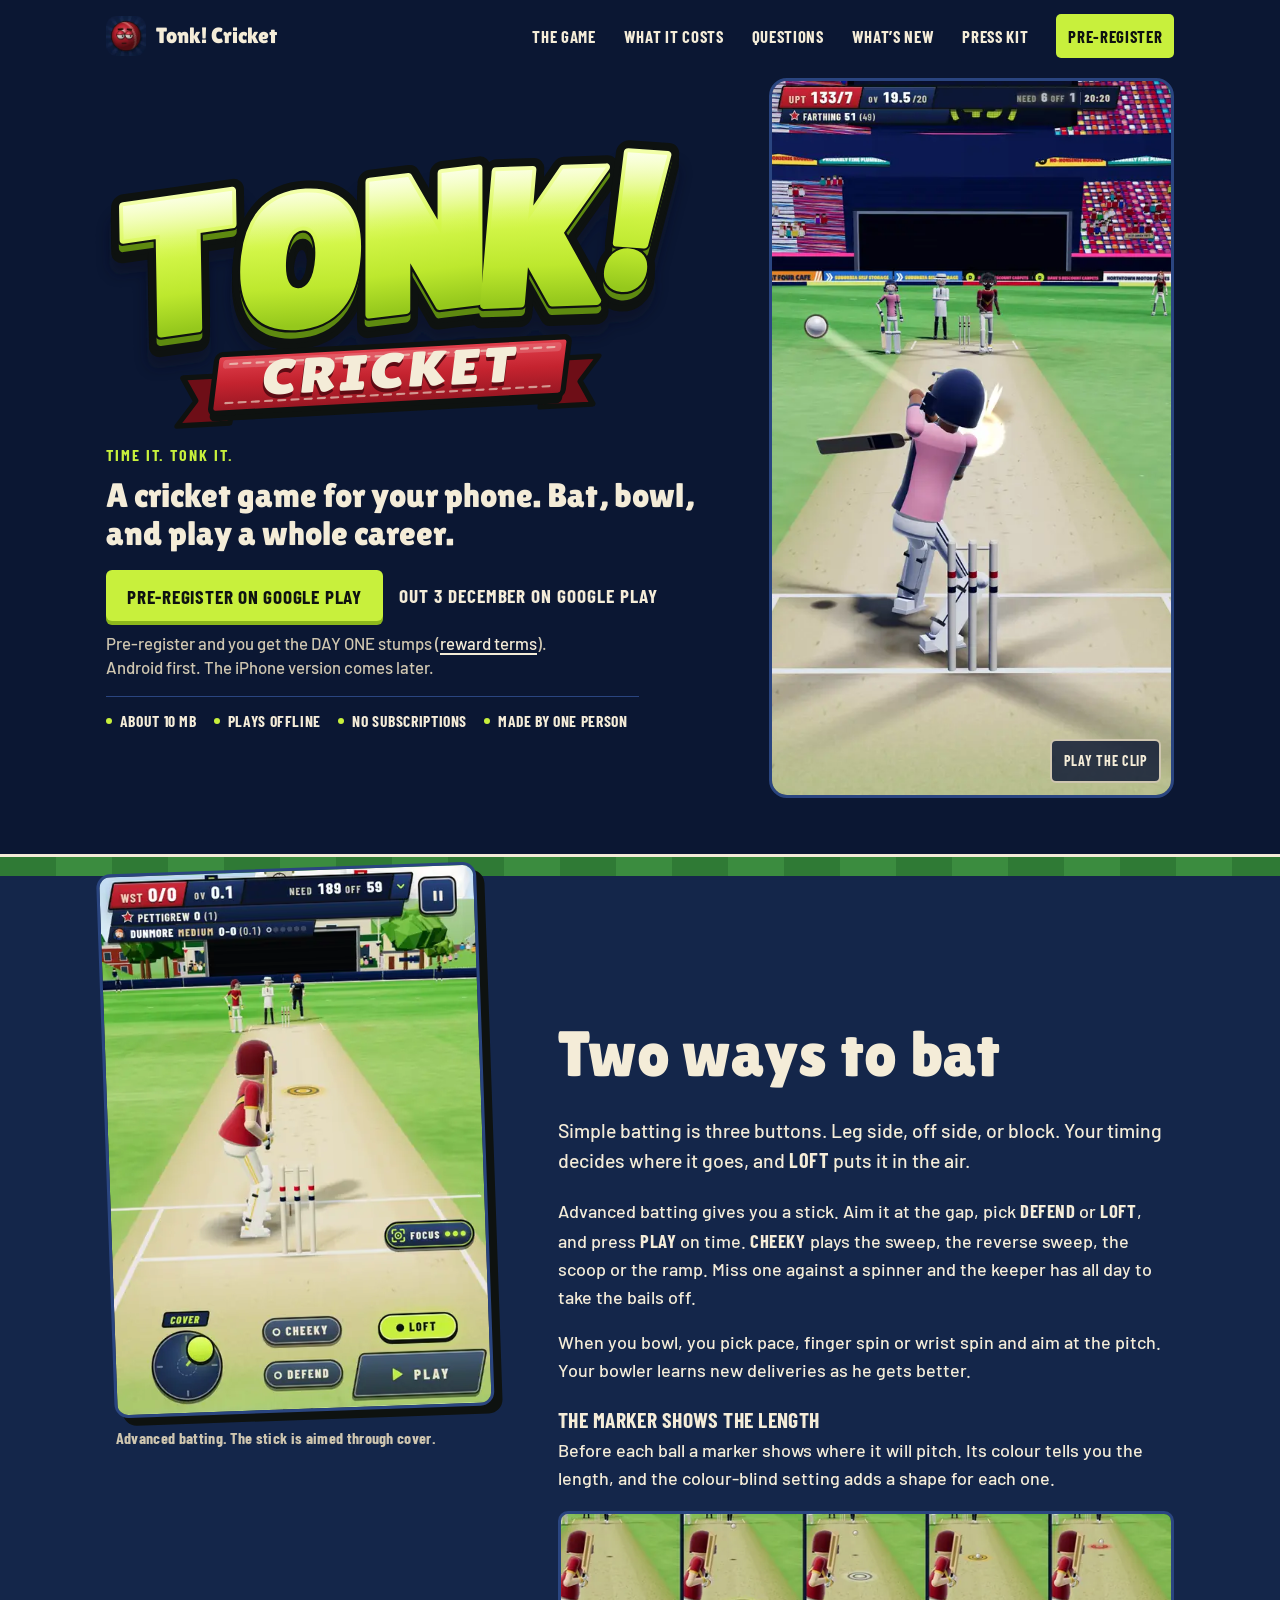
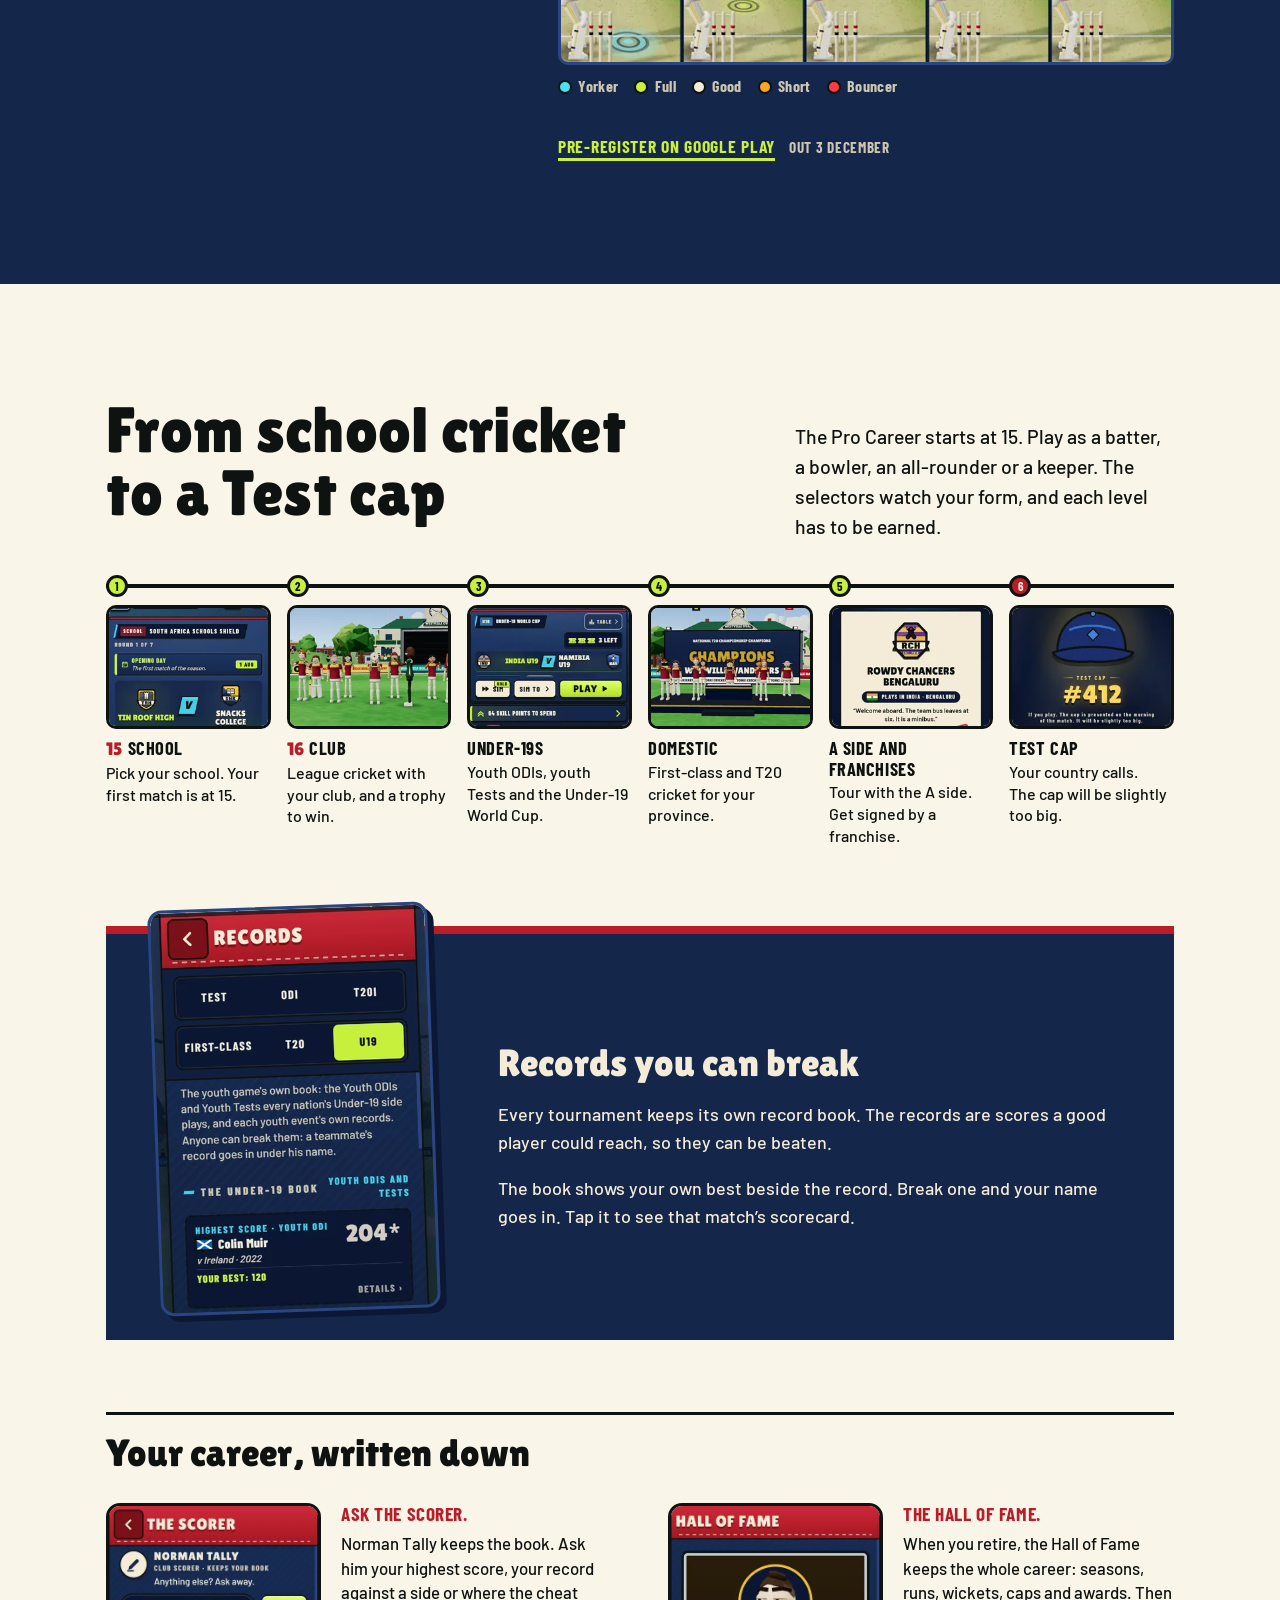
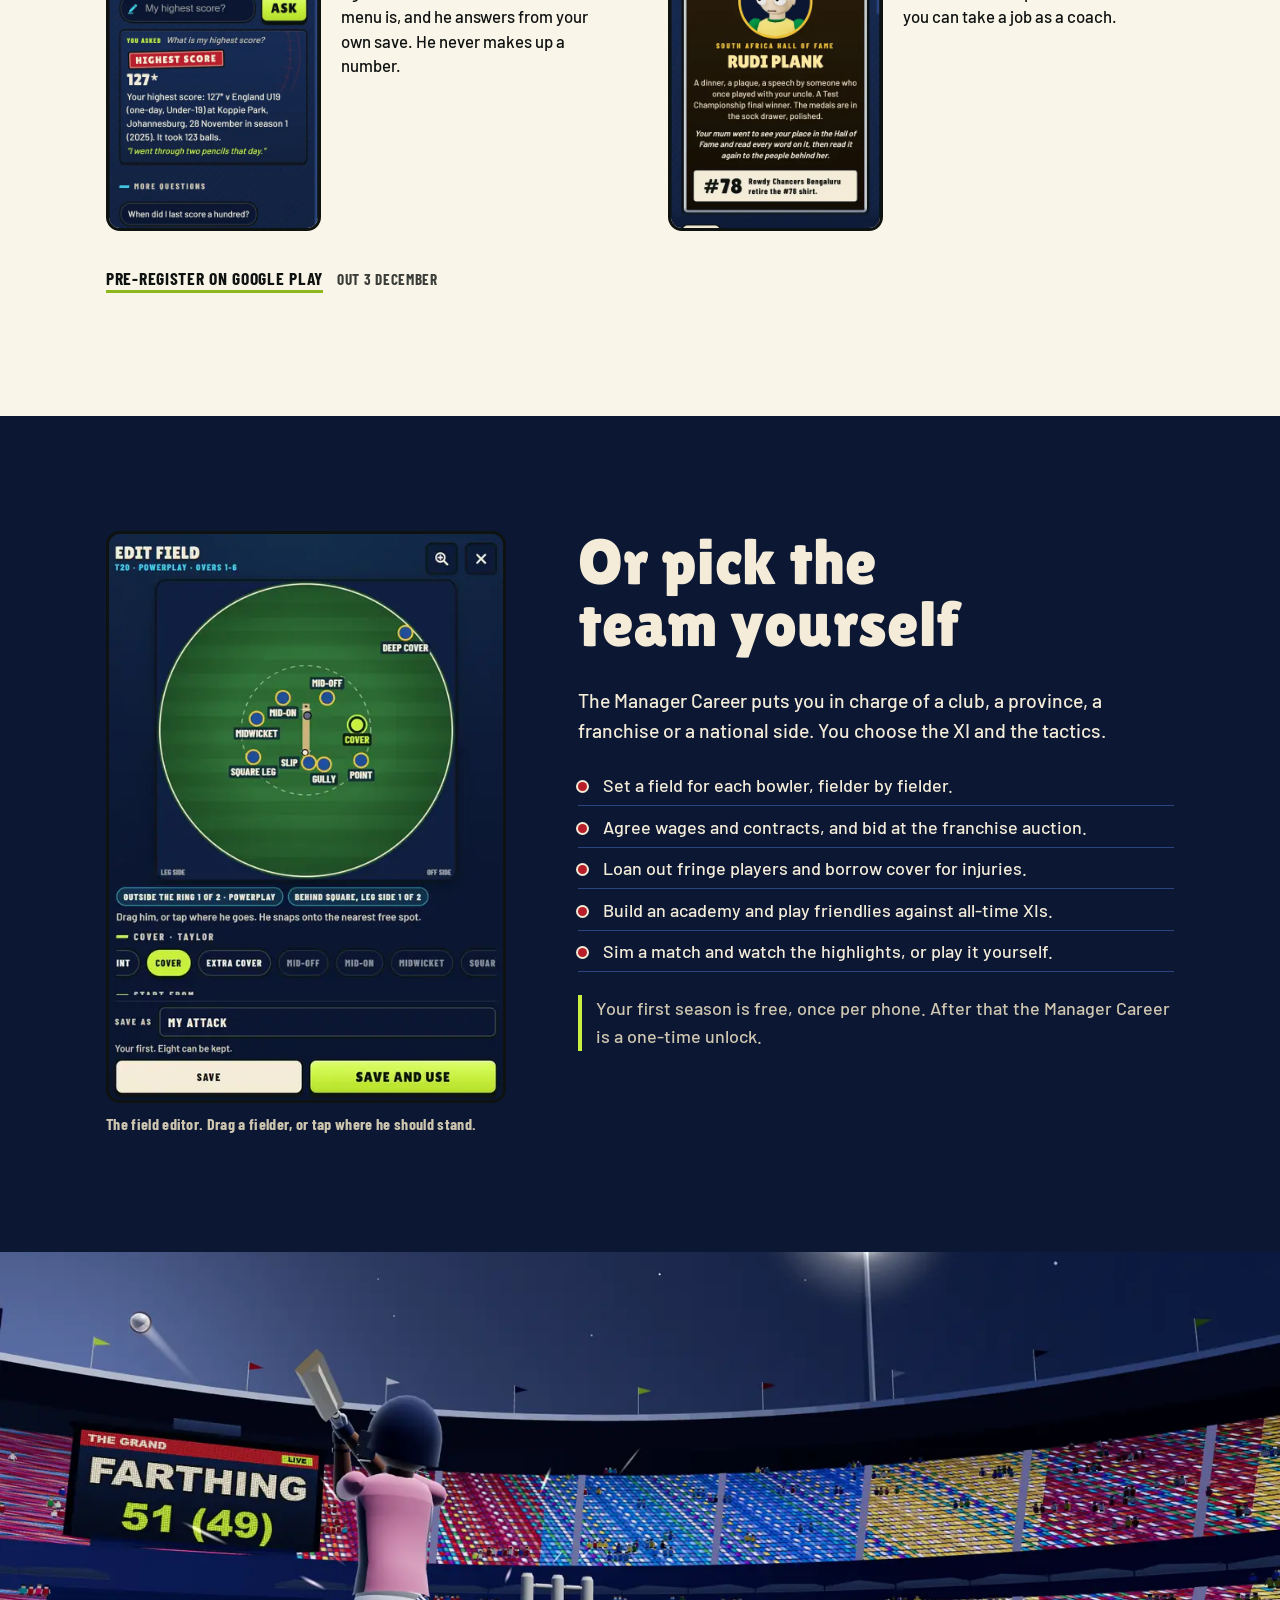
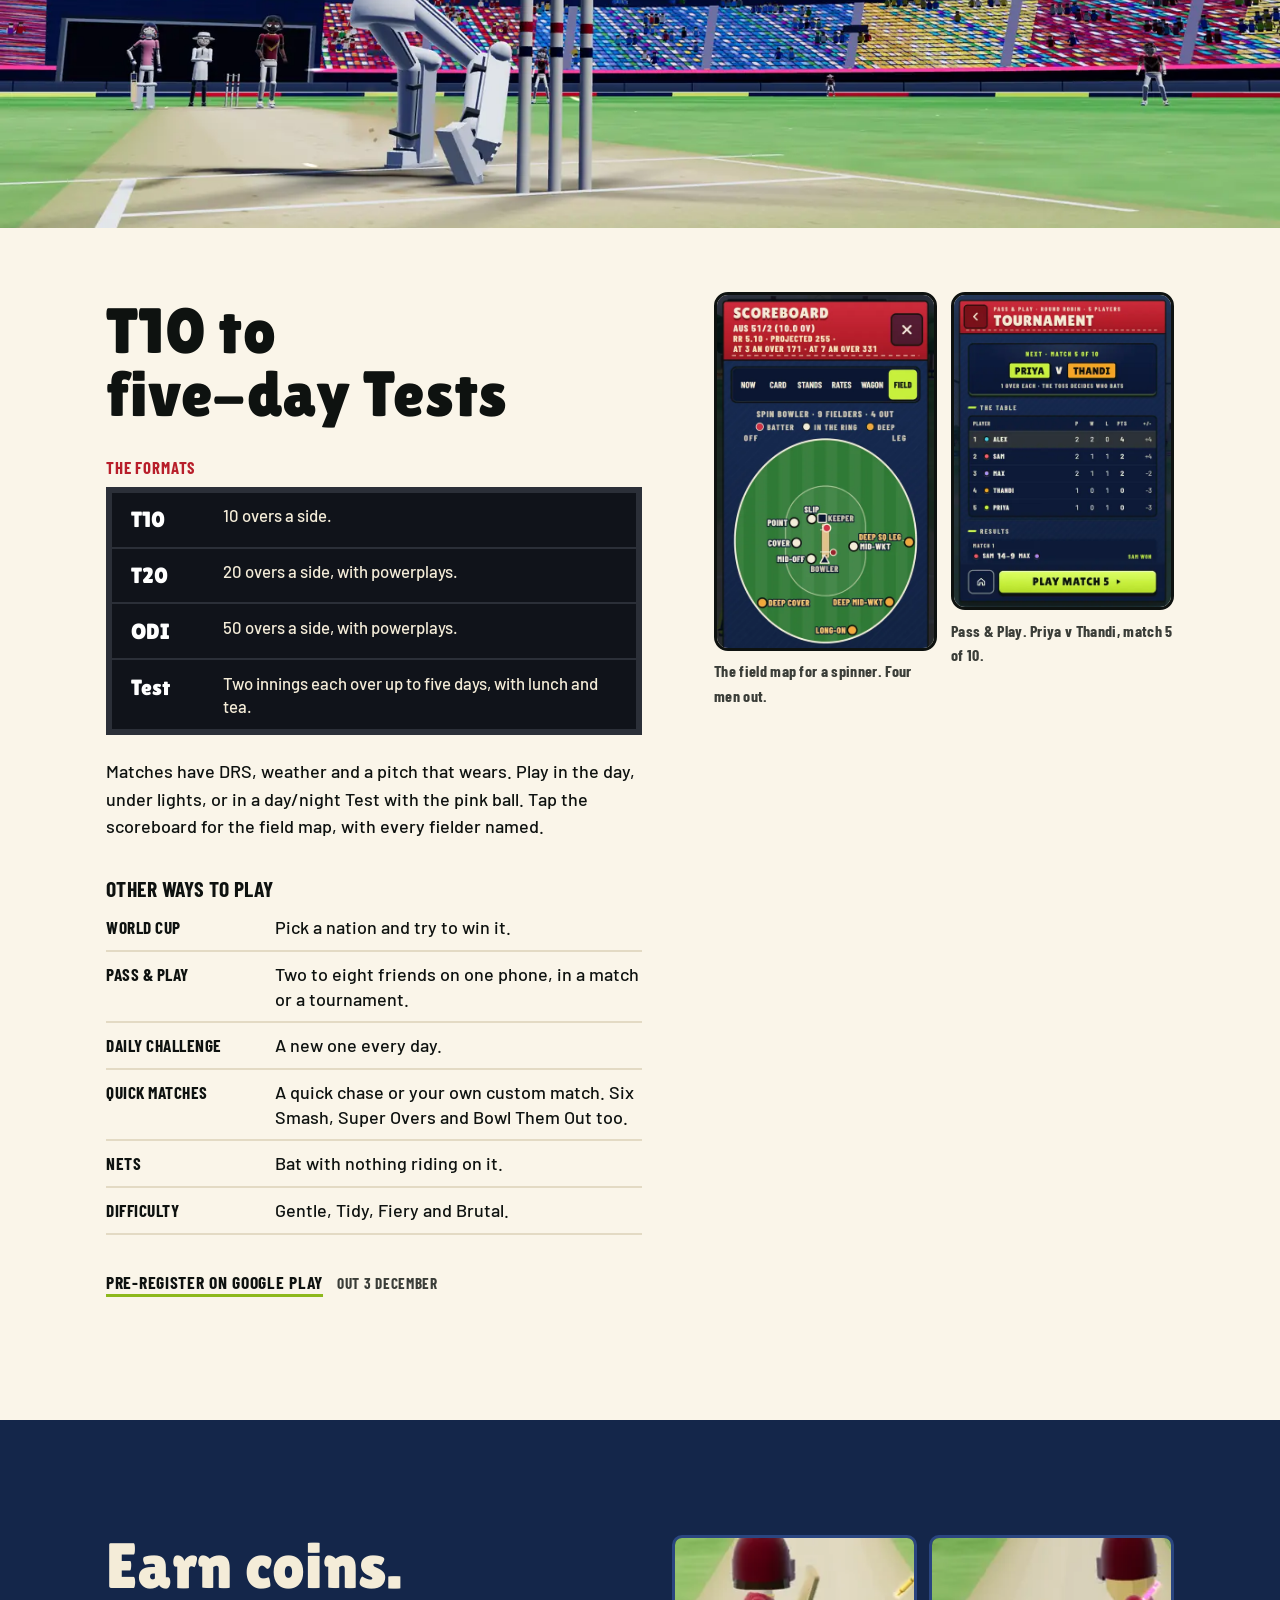
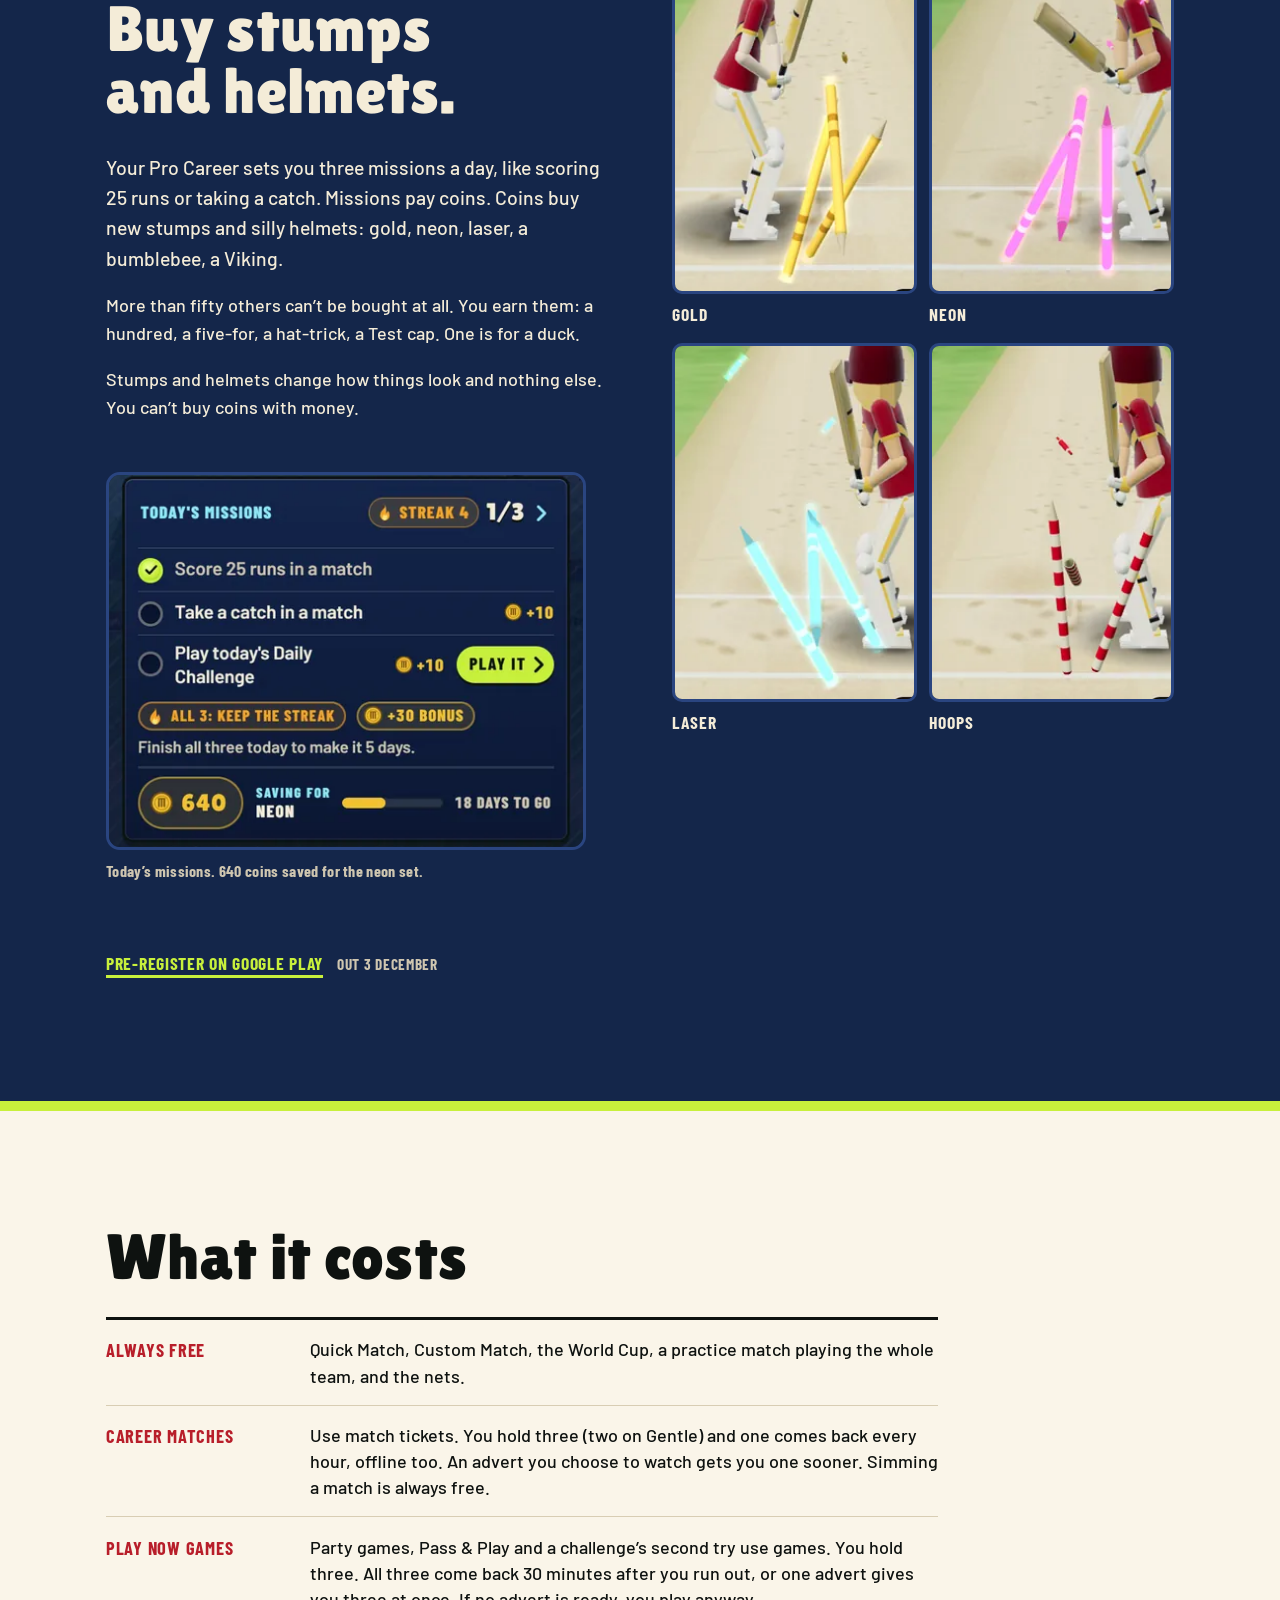
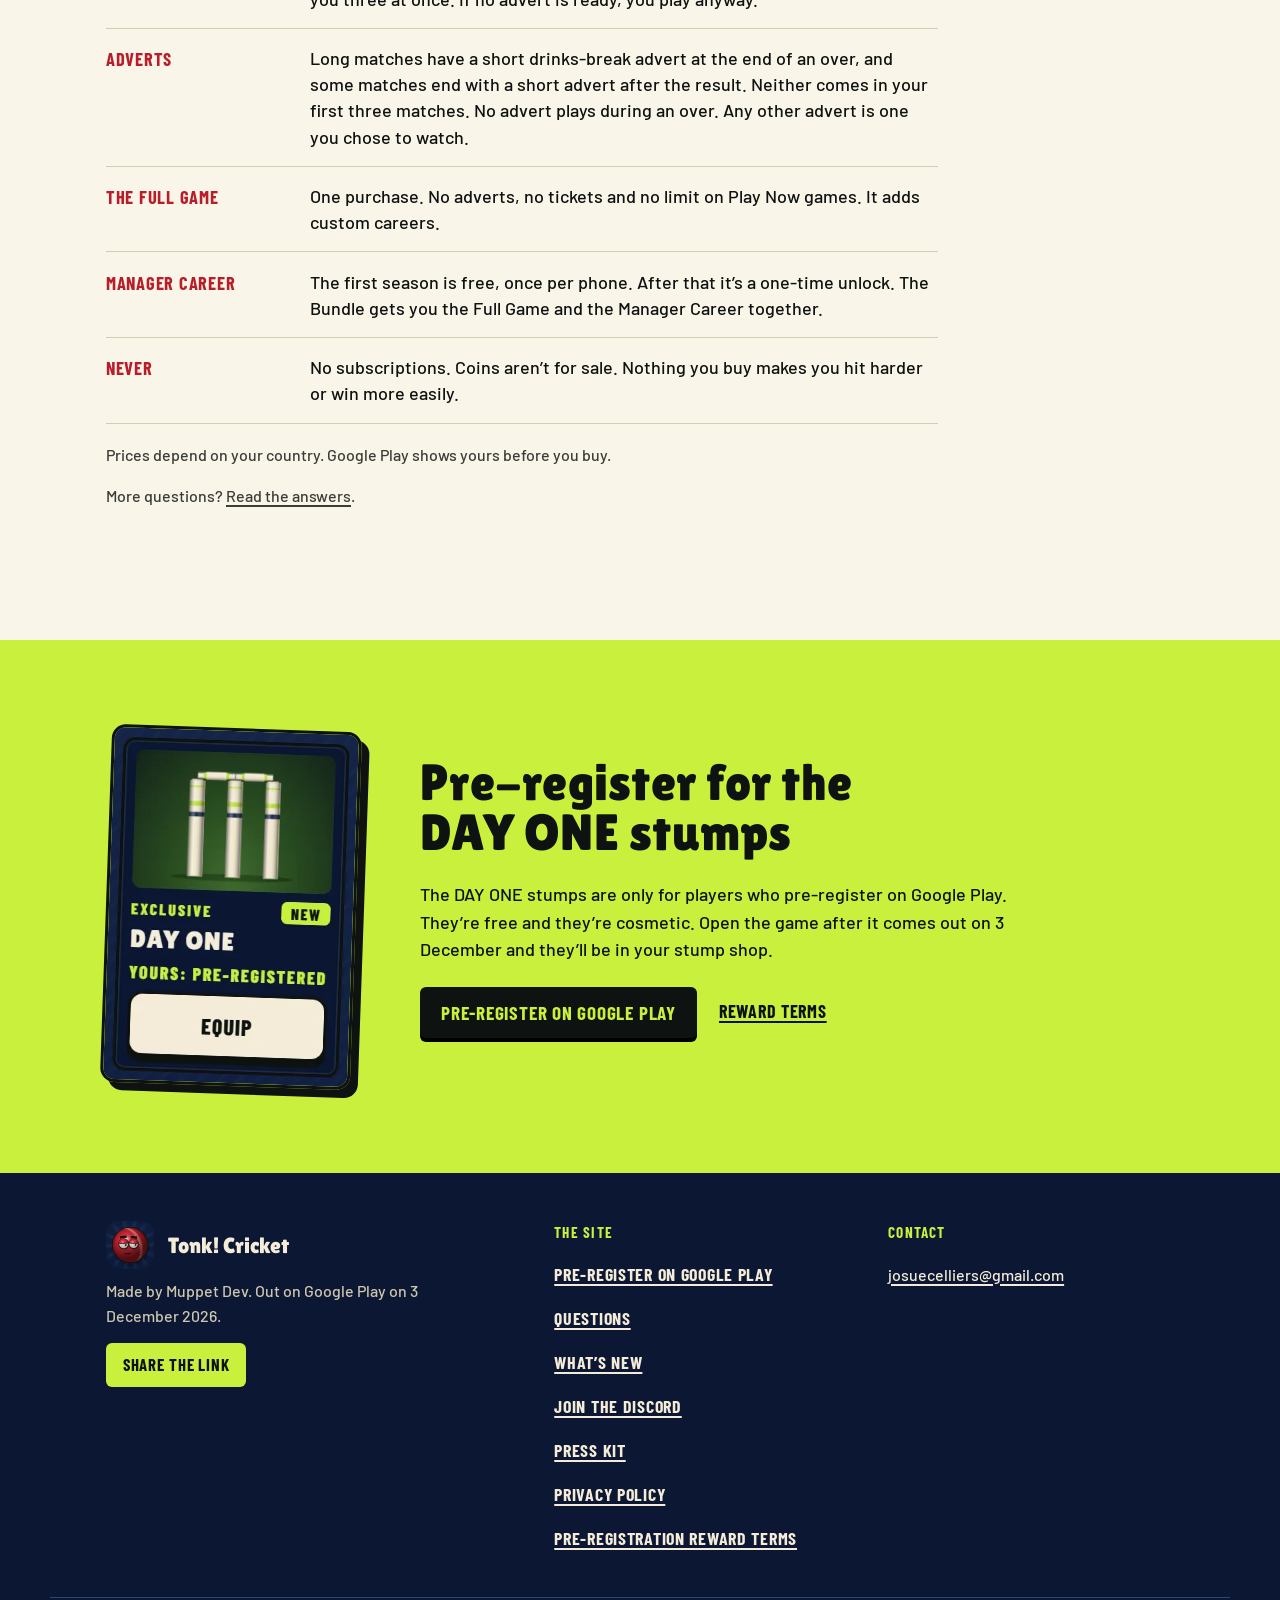
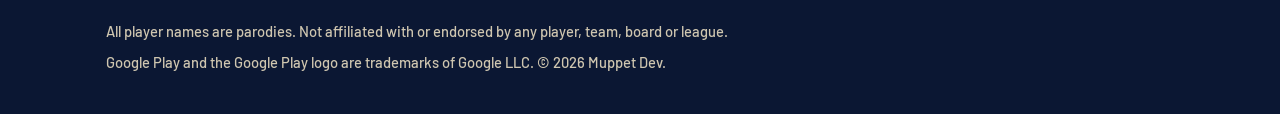
==== commit 7de96850: "The site, perfected (16 Nov): a questions page, the hero on one phone screen, the corrected cost led" ====
--- a/index.html
+++ b/index.html
@@ -4,7 +4,7 @@
 <meta charset="utf-8">
 <meta name="viewport" content="width=device-width, initial-scale=1, viewport-fit=cover">
 <title>Tonk! Cricket: a cricket career and manager game for Android</title>
-<meta name="description" content="Tonk! Cricket is a cricket game for Android that plays offline. Play a career from school cricket to a Test cap, or pick the team as a manager. T10 to five-day Tests. Out on Google Play on 3 December 2026.">
+<meta name="description" content="A cricket game for Android that plays offline. Bat and bowl in 3D, play a career from school to a Test cap, or run the team. Out 3 December on Google Play.">
 <link rel="canonical" href="https://tonkcricket.com/">
 <meta name="theme-color" content="#0B1733">
 <meta property="og:type" content="website">
@@ -44,9 +44,13 @@
   "operatingSystem": "Android",
   "gamePlatform": "Android",
   "inLanguage": "en",
-  "author": { "@type": "Organization", "name": "Muppet Dev", "email": "josuecelliers@gmail.com", "url": "https://tonkcricket.com/" },
+  "author": { "@type": "Organization", "name": "Muppet Dev", "url": "https://tonkcricket.com/" },
   "publisher": { "@type": "Organization", "name": "Muppet Dev" },
-  "offers": { "@type": "Offer", "price": "0", "priceCurrency": "USD" }
+  "offers": { "@type": "Offer", "price": "0", "priceCurrency": "USD" },
+  "sameAs": [
+    "https://play.google.com/store/apps/details?id=com.tonkcricket.game",
+    "https://discord.gg/gzwzN5QbjR"
+  ]
 }
 </script>
 </head>
@@ -56,7 +60,7 @@
 <header class="top" aria-label="Site">
   <div class="wrap top-in">
     <a class="brand" href="./"><img src="img/icon-96.webp" width="40" height="40" alt="">Tonk! Cricket</a>
-    <nav class="nav" aria-label="Main"><a class="nav-hide" href="#play">The game</a><a class="nav-hide" href="#cost">What it costs</a><a class="nav-hide" href="news.html">What&rsquo;s new</a><a href="press.html">Press kit</a><a class="nav-cta" href="https://play.google.com/store/apps/details?id=com.tonkcricket.game&amp;referrer=utm_source%3Dsite%26utm_medium%3Dweb%26utm_campaign%3Dprereg%26utm_content%3Dnav">Pre-register</a></nav>
+    <nav class="nav" aria-label="Main"><a class="nav-hide" href="#play">The game</a><a class="nav-hide" href="#cost">What it costs</a><a class="nav-hide" href="faq.html">Questions</a><a class="nav-hide" href="news.html">What&rsquo;s new</a><a href="press.html">Press kit</a><a class="nav-cta" href="https://play.google.com/store/apps/details?id=com.tonkcricket.game&amp;referrer=utm_source%3Dsite%26utm_medium%3Dweb%26utm_campaign%3Dprereg%26utm_content%3Dnav">Pre-register</a></nav>
   </div>
 </header>
 
@@ -77,11 +81,10 @@
 
       <div class="get">
         <a class="cta" href="https://play.google.com/store/apps/details?id=com.tonkcricket.game&amp;referrer=utm_source%3Dsite%26utm_medium%3Dweb%26utm_campaign%3Dprereg%26utm_content%3Dhero">Pre-register on Google Play</a>
-        <p class="out">Out 3 December</p>
+        <p class="out">Out 3 December on Google Play</p>
       </div>
-      <a class="badge-link" href="https://play.google.com/store/apps/details?id=com.tonkcricket.game&amp;referrer=utm_source%3Dsite%26utm_medium%3Dweb%26utm_campaign%3Dprereg%26utm_content%3Dhero-badge"><img class="badge" src="img/google-play-badge.png" width="646" height="250" alt="Get it on Google Play"></a>
-      <p class="get-note">Pre-register and the game gives you the DAY ONE stumps when it comes out (<a href="prereg-reward.html">reward terms</a>). The iPhone version comes later.</p>
-      <p class="cred"><span>About 10 MB</span><span>Plays offline</span><span>No subscriptions</span><span>Made by a one-person studio</span></p>
+      <p class="get-note">Pre-register and you get the DAY ONE stumps (<a href="prereg-reward.html">reward terms</a>). Android first. The iPhone version comes later.</p>
+      <p class="cred"><span>About 10 MB</span><span>Plays offline</span><span>No subscriptions</span><span>Made by one person</span></p>
     </div>
   </div>
   <div class="stripes" aria-hidden="true"></div>
@@ -159,6 +162,21 @@
         <p>The book shows your own best beside the record. Break one and your name goes in. Tap it to see that match&rsquo;s scorecard.</p>
       </div>
     </div>
+    <div class="written">
+      <h3 id="written-h">Your career, written down</h3>
+      <div class="written-grid">
+        <figure class="written-item">
+          <img class="shot" src="img/scorer-480.webp" srcset="img/scorer-480.webp 480w, img/scorer-720.webp 720w" sizes="(min-width: 560px) 215px, 66vw" width="480" height="738" loading="lazy" decoding="async"
+               alt="The scorer screen. Norman Tally, club scorer, has been asked: What is my highest score? His answer: 127 not out against England Under-19s, off 123 balls, with the line: I went through two pencils that day.">
+          <figcaption><strong>Ask the scorer.</strong> Norman Tally keeps the book. Ask him your highest score, your record against a side or where the cheat menu is, and he answers from your own save. He never makes up a number.</figcaption>
+        </figure>
+        <figure class="written-item">
+          <img class="shot" src="img/hof-480.webp" srcset="img/hof-480.webp 480w, img/hof-720.webp 720w" sizes="(min-width: 560px) 215px, 66vw" width="480" height="738" loading="lazy" decoding="async"
+               alt="The Hall of Fame screen. A retired player, Rudi Plank, in the South Africa Hall of Fame, with the line: A dinner, a plaque, a speech by someone who once played with your uncle. His franchise retires the number 78 shirt.">
+          <figcaption><strong>The Hall of Fame.</strong> When you retire, the Hall of Fame keeps the whole career: seasons, runs, wickets, caps and awards. Then you can take a job as a coach.</figcaption>
+        </figure>
+      </div>
+    </div>
     <p class="again"><a href="https://play.google.com/store/apps/details?id=com.tonkcricket.game&amp;referrer=utm_source%3Dsite%26utm_medium%3Dweb%26utm_campaign%3Dprereg%26utm_content%3Dcareer">Pre-register on Google Play</a><span>Out 3 December</span></p>
   </div>
 </section>
@@ -180,7 +198,7 @@
         <li>Build an academy and play friendlies against all-time XIs.</li>
         <li>Sim a match and watch the highlights, or play it yourself.</li>
       </ul>
-      <p class="note">Your first season is free. After that the Manager Career is a one-time unlock.</p>
+      <p class="note">Your first season is free, once per phone. After that the Manager Career is a one-time unlock.</p>
     </div>
   </div>
 </section>
@@ -232,9 +250,10 @@
 <section class="sec sec--navy stumps" aria-labelledby="stumps-h">
   <div class="wrap stumps-in">
     <div class="stumps-copy">
-      <h2 id="stumps-h">Earn coins, buy stumps</h2>
-        <p class="lead">Your Pro Career sets you three missions a day, like scoring 25 runs or taking a catch. Missions pay coins, and coins buy new stumps for your matches. Gold, neon, laser, flame and a few more.</p>
-        <p>Stumps change how the wicket looks and nothing else. You can&rsquo;t buy coins with money.</p>
+      <h2 id="stumps-h">Earn coins. Buy stumps and helmets.</h2>
+        <p class="lead">Your Pro Career sets you three missions a day, like scoring 25 runs or taking a catch. Missions pay coins. Coins buy new stumps and silly helmets: gold, neon, laser, a bumblebee, a Viking.</p>
+        <p>More than fifty others can&rsquo;t be bought at all. You earn them: a hundred, a five-for, a hat-trick, a Test cap. One is for a duck.</p>
+        <p>Stumps and helmets change how things look and nothing else. You can&rsquo;t buy coins with money.</p>
     </div>
     <ul class="stump-row" aria-label="Four of the stump sets, each just knocked over in a match">
       <li><img src="img/stumps-gold-230.webp" srcset="img/stumps-gold-230.webp 230w, img/stumps-gold-345.webp 345w" sizes="(min-width: 860px) 230px, 42vw" width="230" height="340" loading="lazy" decoding="async" alt="Gold stumps flying after the batter is bowled."><span>Gold</span></li>
@@ -255,14 +274,16 @@
   <div class="wrap">
     <h2 id="cost-h">What it costs</h2>
     <dl class="ledger">
-      <div><dt>To start</dt><dd>Free.</dd></div>
-      <div><dt>Match tickets</dt><dd>Career matches use tickets. You hold three (two on Gentle) and one comes back every hour, offline too. An advert you choose to watch gets you one sooner. Simming a match is always free.</dd></div>
-      <div><dt>Adverts</dt><dd>Long matches have a short drinks-break advert at the end of an over, and some matches end with a short advert after the result. Never during an over. Any other advert is one you chose to watch.</dd></div>
-      <div><dt>The Full Game</dt><dd>One purchase. No adverts and no tickets.</dd></div>
-      <div><dt>Manager Career</dt><dd>The first season is free. After that it&rsquo;s a one-time unlock. The Bundle gets you the Full Game and the Manager Career together.</dd></div>
+      <div><dt>Always free</dt><dd>Quick Match, Custom Match, the World Cup, a practice match playing the whole team, and the nets.</dd></div>
+      <div><dt>Career matches</dt><dd>Use match tickets. You hold three (two on Gentle) and one comes back every hour, offline too. An advert you choose to watch gets you one sooner. Simming a match is always free.</dd></div>
+      <div><dt>Play Now games</dt><dd>Party games, Pass &amp; Play and a challenge&rsquo;s second try use games. You hold three. All three come back 30 minutes after you run out, or one advert gives you three at once. If no advert is ready, you play anyway.</dd></div>
+      <div><dt>Adverts</dt><dd>Long matches have a short drinks-break advert at the end of an over, and some matches end with a short advert after the result. Neither comes in your first three matches. No advert plays during an over. Any other advert is one you chose to watch.</dd></div>
+      <div><dt>The Full Game</dt><dd>One purchase. No adverts, no tickets and no limit on Play Now games. It adds custom careers.</dd></div>
+      <div><dt>Manager Career</dt><dd>The first season is free, once per phone. After that it&rsquo;s a one-time unlock. The Bundle gets you the Full Game and the Manager Career together.</dd></div>
       <div><dt>Never</dt><dd>No subscriptions. Coins aren&rsquo;t for sale. Nothing you buy makes you hit harder or win more easily.</dd></div>
     </dl>
     <p class="small">Prices depend on your country. Google Play shows yours before you buy.</p>
+    <p class="small">More questions? <a href="faq.html">Read the answers</a>.</p>
   </div>
 </section>
 
@@ -294,6 +315,7 @@
       <p class="foot-h">The site</p>
       <ul class="foot-links">
         <li><a href="https://play.google.com/store/apps/details?id=com.tonkcricket.game&amp;referrer=utm_source%3Dsite%26utm_medium%3Dweb%26utm_campaign%3Dprereg%26utm_content%3Dfooter">Pre-register on Google Play</a></li>
+        <li><a href="faq.html">Questions</a></li>
         <li><a href="news.html">What&rsquo;s new</a></li>
         <li><a href="https://discord.gg/gzwzN5QbjR" rel="noopener">Join the Discord</a></li>
         <li><a href="press.html">Press kit</a></li>
@@ -334,7 +356,7 @@
     v.addEventListener('pause', function () { btn.textContent = 'Play the clip'; });
     btn.addEventListener('click', function () { if (v.paused) start(); else v.pause(); });
     btn.hidden = false;
-    if (slow || calm || phone) { btn.textContent = 'Play the clip (0.4 MB)'; }
+    if (slow || calm || phone) { btn.textContent = 'Play the clip (0.4 MB)'; }
     else {
       var go = function () {
         if (!('IntersectionObserver' in window)) { start(); return; }
--- a/site.css
+++ b/site.css
@@ -112,7 +112,7 @@
 .out { margin: 0; font: 700 1.2rem/1.1 var(--f-cond); text-transform: uppercase; letter-spacing: .05em; color: var(--cream); }
 .badge-link { display: inline-block; margin: 8px 0 0 -11px; }
 .badge { width: 160px; height: auto; } /* the official file carries its own clear space */
-.get-note { margin: .2rem 0 0; font-size: 1rem; color: var(--cream-dim); line-height: 1.45; max-width: 28em; }
+.get-note { margin: .6rem 0 0; font-size: 1rem; color: var(--cream-dim); line-height: 1.45; max-width: 28em; }
 .get-note a { color: var(--cream); }
 .cred { margin: 1rem 0 0; padding-top: .8rem; border-top: 1px solid var(--navy-hi); font: 700 .98rem/1.5 var(--f-cond); letter-spacing: .04em; text-transform: uppercase; color: var(--cream); max-width: 34em;
   display: flex; flex-wrap: wrap; gap: .1em 1.1em; }
@@ -140,12 +140,22 @@
 /* the hero clip shows its whole frame everywhere: on a phone a portrait card above the logo (nothing on top of
    the shot), on a short landscape screen a card that fits the height */
 @media (max-width: 719px) {
-  .hero-media { width: min(84vw, 34vh); width: min(84vw, 34svh); height: auto; max-height: none; aspect-ratio: 9 / 16;
-    margin: 0 auto; border-radius: 14px; border: 3px solid var(--navy-hi); }
-  .hero-in { padding-top: 14px; } /* padding, not margin: a margin would collapse through and show the page above the hero */
+  /* the whole clip on the left, the name and the pitch beside it, the button and the date under both: all of it on the
+     first screen of a 360 x 740 phone (padding, not margin, on .hero-in: a margin would collapse through) */
+  .hero-in { display: grid; grid-template-columns: min(46%, 30vh) minmax(0, 1fr); grid-template-columns: min(46%, 30svh) minmax(0, 1fr);
+    grid-template-rows: auto auto 1fr; column-gap: 14px; padding: 14px var(--gut) 26px; }
+  .hero-media { grid-column: 1; grid-row: 1 / span 3; width: 100%; height: auto; max-height: none; aspect-ratio: 9 / 16;
+    border-radius: 12px; border: 3px solid var(--navy-hi); }
   .hero-media::after { display: none; }
-  .hero-copy { margin-top: 0; padding-top: 20px; }
-  .clip-btn { top: auto; bottom: 10px; right: 8px; }
+  .hero-copy { display: contents; }
+  .hero h1 { grid-column: 2; width: 100%; max-width: 230px; margin: 4px 0 .5rem -4px; }
+  .tagline { grid-column: 2; font-size: .92rem; letter-spacing: .1em; }
+  .pitch { grid-column: 2; font-size: clamp(1.12rem, .5rem + 3vw, 1.6rem); margin-bottom: 0; }
+  .get, .get-note, .cred { grid-column: 1 / -1; }
+  .get { margin-top: 16px; gap: 8px 16px; }
+  .get-note { margin-top: .5rem; }
+  .cred { margin-top: .8rem; }
+  .clip-btn { top: auto; bottom: 6px; left: 6px; right: 6px; font-size: .8rem; line-height: 1.15; padding: .5em .4em; text-wrap: balance; }
 }
 @media (min-width: 720px) and (max-height: 560px) {
   .hero-in { align-items: start; }
@@ -342,6 +352,16 @@
 .policy .date { color: var(--ink-soft); font-family: var(--f-cond); font-weight: 700; letter-spacing: .03em; }
 .policy p { max-width: none; }
 
+/* the questions page */
+.faq-list { list-style: none; padding: 0 !important; margin: 1.2rem 0 0; border-top: 3px solid var(--ink); }
+.faq-list li { margin: 0; border-bottom: 1px solid #D8CDB3; }
+.faq-list a { display: flex; align-items: center; min-height: 44px; padding: .3em 0; text-decoration: none; font-family: var(--f-cond); font-weight: 700; font-size: 1.15rem; letter-spacing: .01em; line-height: 1.2; }
+.faq-list a:hover { text-decoration: underline; }
+.faq h2 { scroll-margin-top: 12px; }
+.faq-get { display: flex; flex-wrap: wrap; align-items: center; gap: 12px 18px; margin-top: 2.6rem; padding-top: 1.6rem; border-top: 3px solid var(--ink); max-width: none; }
+.faq-get .cta { color: var(--ink); }
+.faq-out { font: 700 1.15rem/1.1 var(--f-cond); text-transform: uppercase; letter-spacing: .05em; }
+
 /* press kit */
 .press-wide { max-width: var(--wide); }
 .facts-table { border-collapse: collapse; width: 100%; max-width: 46rem; font-size: 1.05rem; }
@@ -395,6 +415,17 @@
 .sec--navy .again span { color: var(--cream-dim); }
 .career .again, .stumps-again { grid-column: 1 / -1; }
 
+/* your career, written down: the scorer and the Hall of Fame, a real screen each */
+.written { margin-top: clamp(40px, 6vw, 72px); border-top: 3px solid var(--ink); padding-top: 1.2rem; }
+.written h3 { font-family: var(--f-display); font-weight: 400; text-transform: none; letter-spacing: 0; font-size: clamp(1.7rem, 1.2rem + 2vw, 2.4rem); line-height: 1; margin-bottom: .8em; }
+.written-grid { display: grid; gap: 32px; }
+.written-item { display: grid; gap: 14px; align-items: start; max-width: 34rem; }
+.written-item img { width: min(66vw, 300px); }
+@media (min-width: 560px) { .written-item { grid-template-columns: 215px minmax(0, 1fr); gap: 20px; } .written-item img { width: 100%; } }
+.written-item figcaption { margin: 0; font: 500 1.05rem/1.45 var(--f-body); letter-spacing: 0; color: var(--ink); }
+.written-item strong { display: block; font-family: var(--f-cond); font-weight: 700; text-transform: uppercase; letter-spacing: .03em; font-size: 1.2rem; line-height: 1.1; margin-bottom: .35em; color: var(--red); }
+@media (min-width: 900px) { .written-grid { grid-template-columns: 1fr 1fr; gap: 56px; } }
+
 /* the phone's pre-register bar: after the hero, never over the content (the footer makes room for it) */
 .stick { position: fixed; left: 0; right: 0; bottom: 0; z-index: 20; display: flex; align-items: center; justify-content: space-between; gap: 12px;
   padding: 10px var(--gut) calc(10px + env(safe-area-inset-bottom, 0px)); background: var(--navy-deep); border-top: 3px solid var(--lime);
@@ -421,3 +452,22 @@
   .mgr-shot { max-width: min(66vw, 300px); }
   .records img { width: min(56vw, 230px); }
 }
+
+/* ---------------------------------------------------------------- a dark scheme: the paper sections go navy; the
+   screenshots, the lime band and the buttons stay as they are */
+@media (prefers-color-scheme: dark) {
+  :root { color-scheme: light dark; --night: #0F1D3D; --sky: #9CC2FF; }
+  body, .page, .sec--cream, .formats, .cost { background: var(--night); color: var(--cream); }
+  .sec--cream figcaption, .formats figcaption, .pair figcaption, .page small, .cost .small, .page .small,
+  .sec--cream .again span, .formats .again span, .news .lead, .policy .date { color: var(--cream-dim); }
+  .written-item figcaption { color: var(--cream); }
+  .ladder .age, .ledger dt, .post-date, .written-item strong, .formats .board caption, .facts-table th { color: var(--lime); }
+  .ladder li::before { background: var(--navy-hi); }
+  .ladder img, .sec--cream .shot, .formats .shot, .page .shot, .shots-grid img, .art-grid img, .post-img { border-color: var(--navy-hi); }
+  .ledger, .written, .news-post, .faq-list, .faq-get { border-top-color: var(--cream-dim); }
+  .ledger > div, .modes > div, .faq-list li, .facts-table th, .facts-table td { border-bottom-color: var(--navy-hi); }
+  .doc a { color: var(--sky); }
+  .doc .zip { color: var(--lime); }
+  .doc .faq-get .cta { color: var(--ink); }
+  .desc { background: var(--navy); color: var(--cream); border-color: var(--navy-hi); }
+}
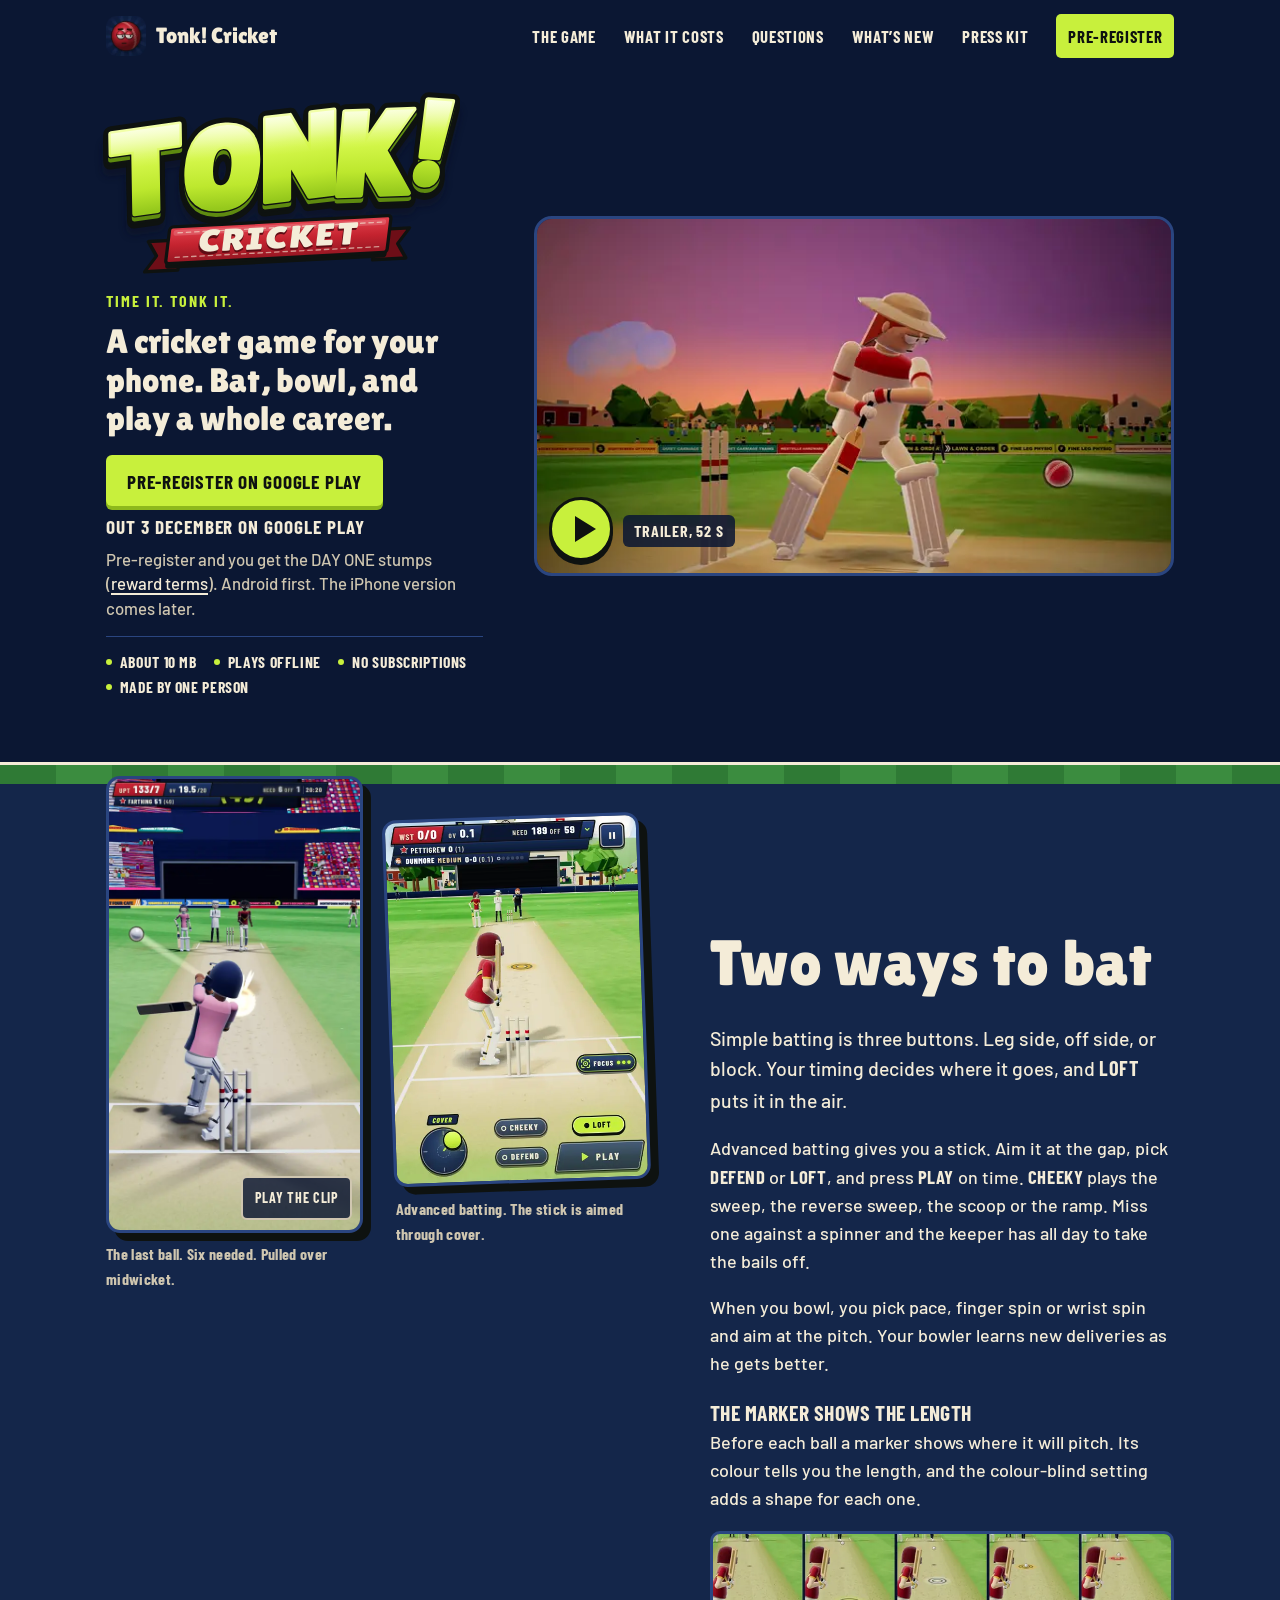
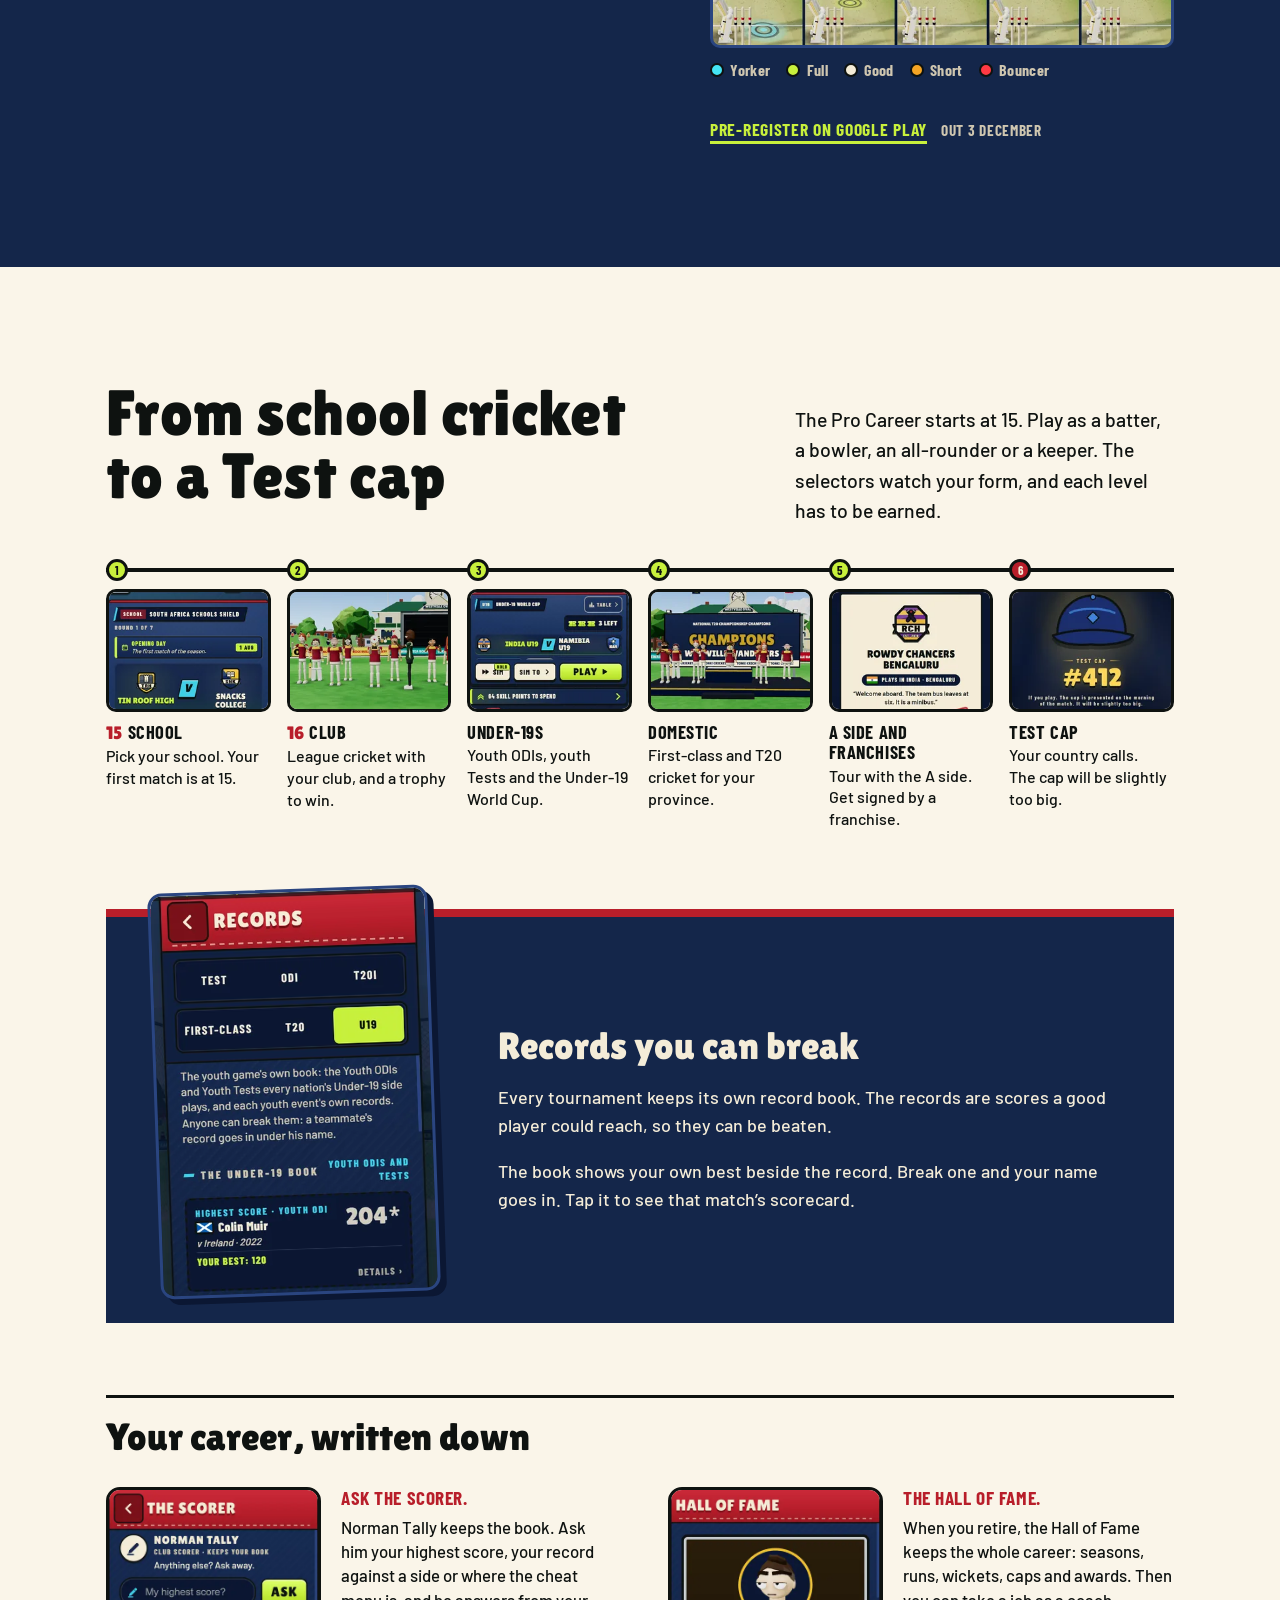
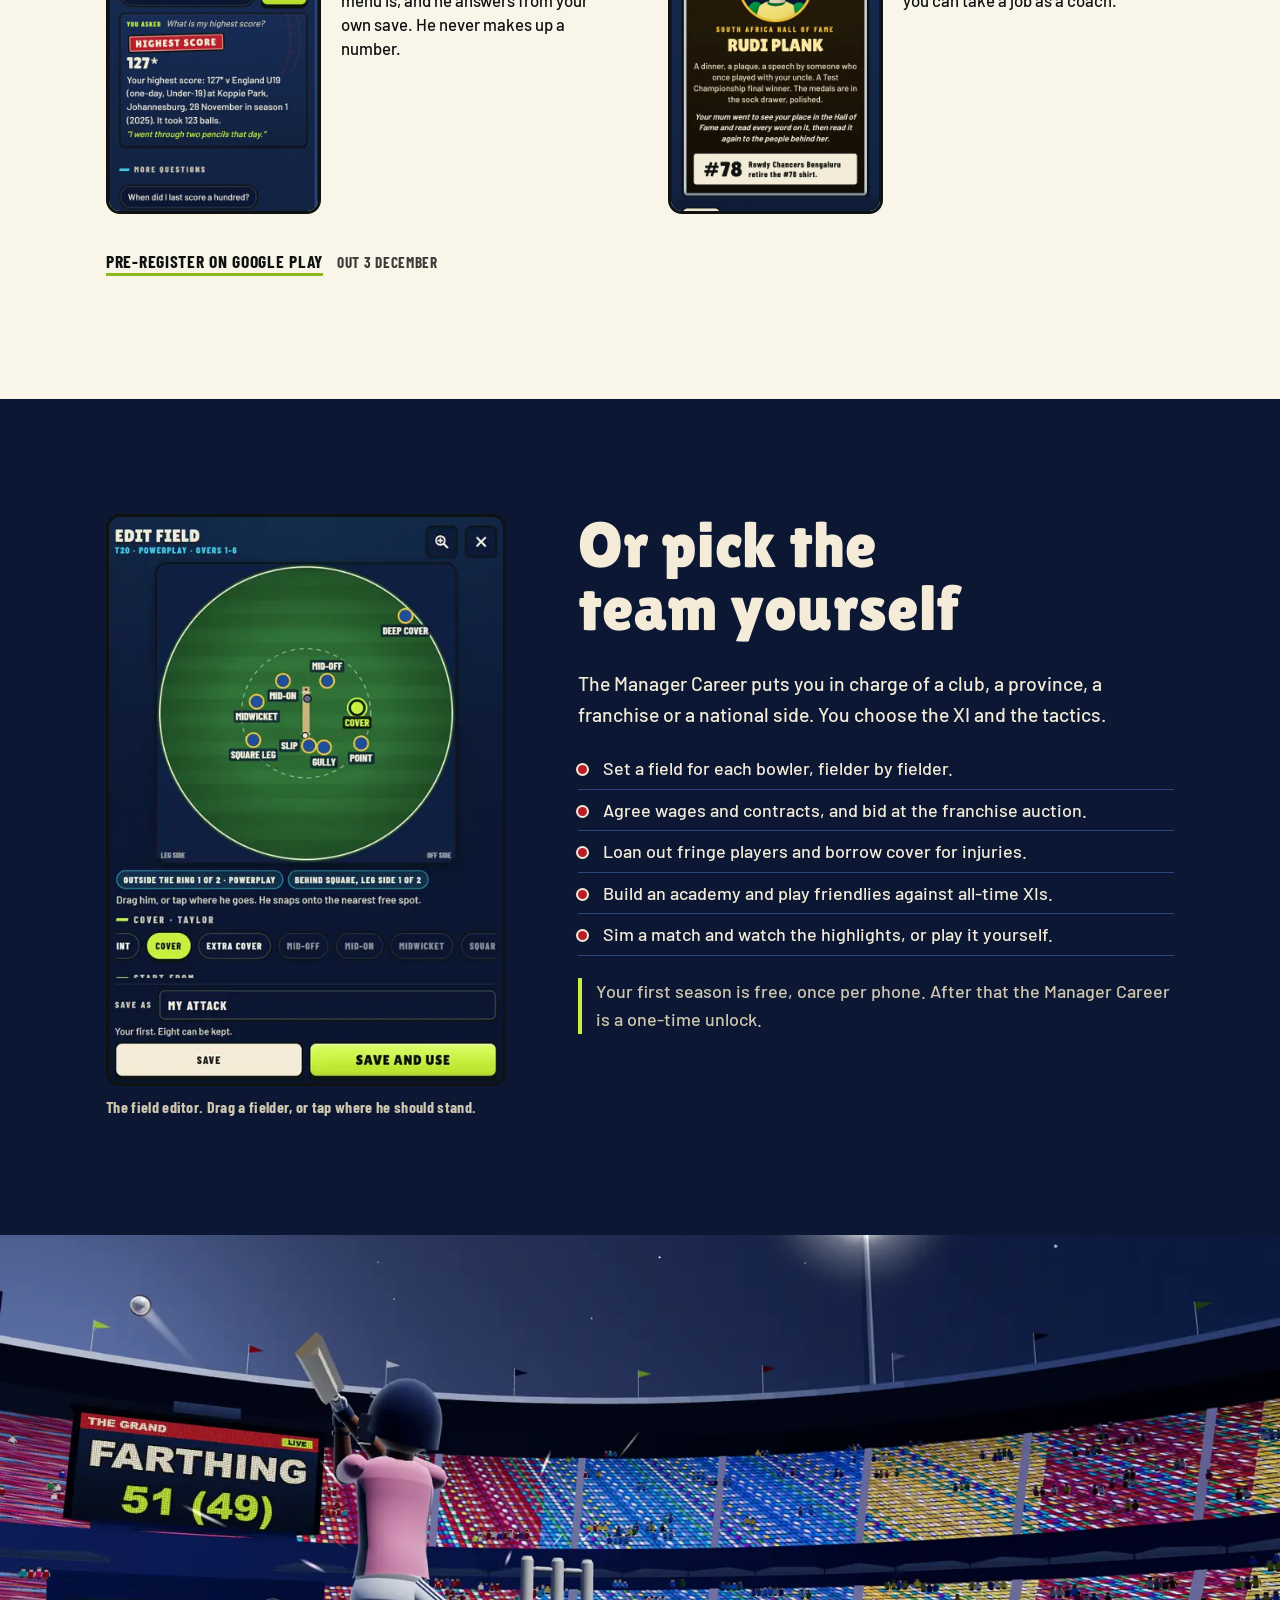
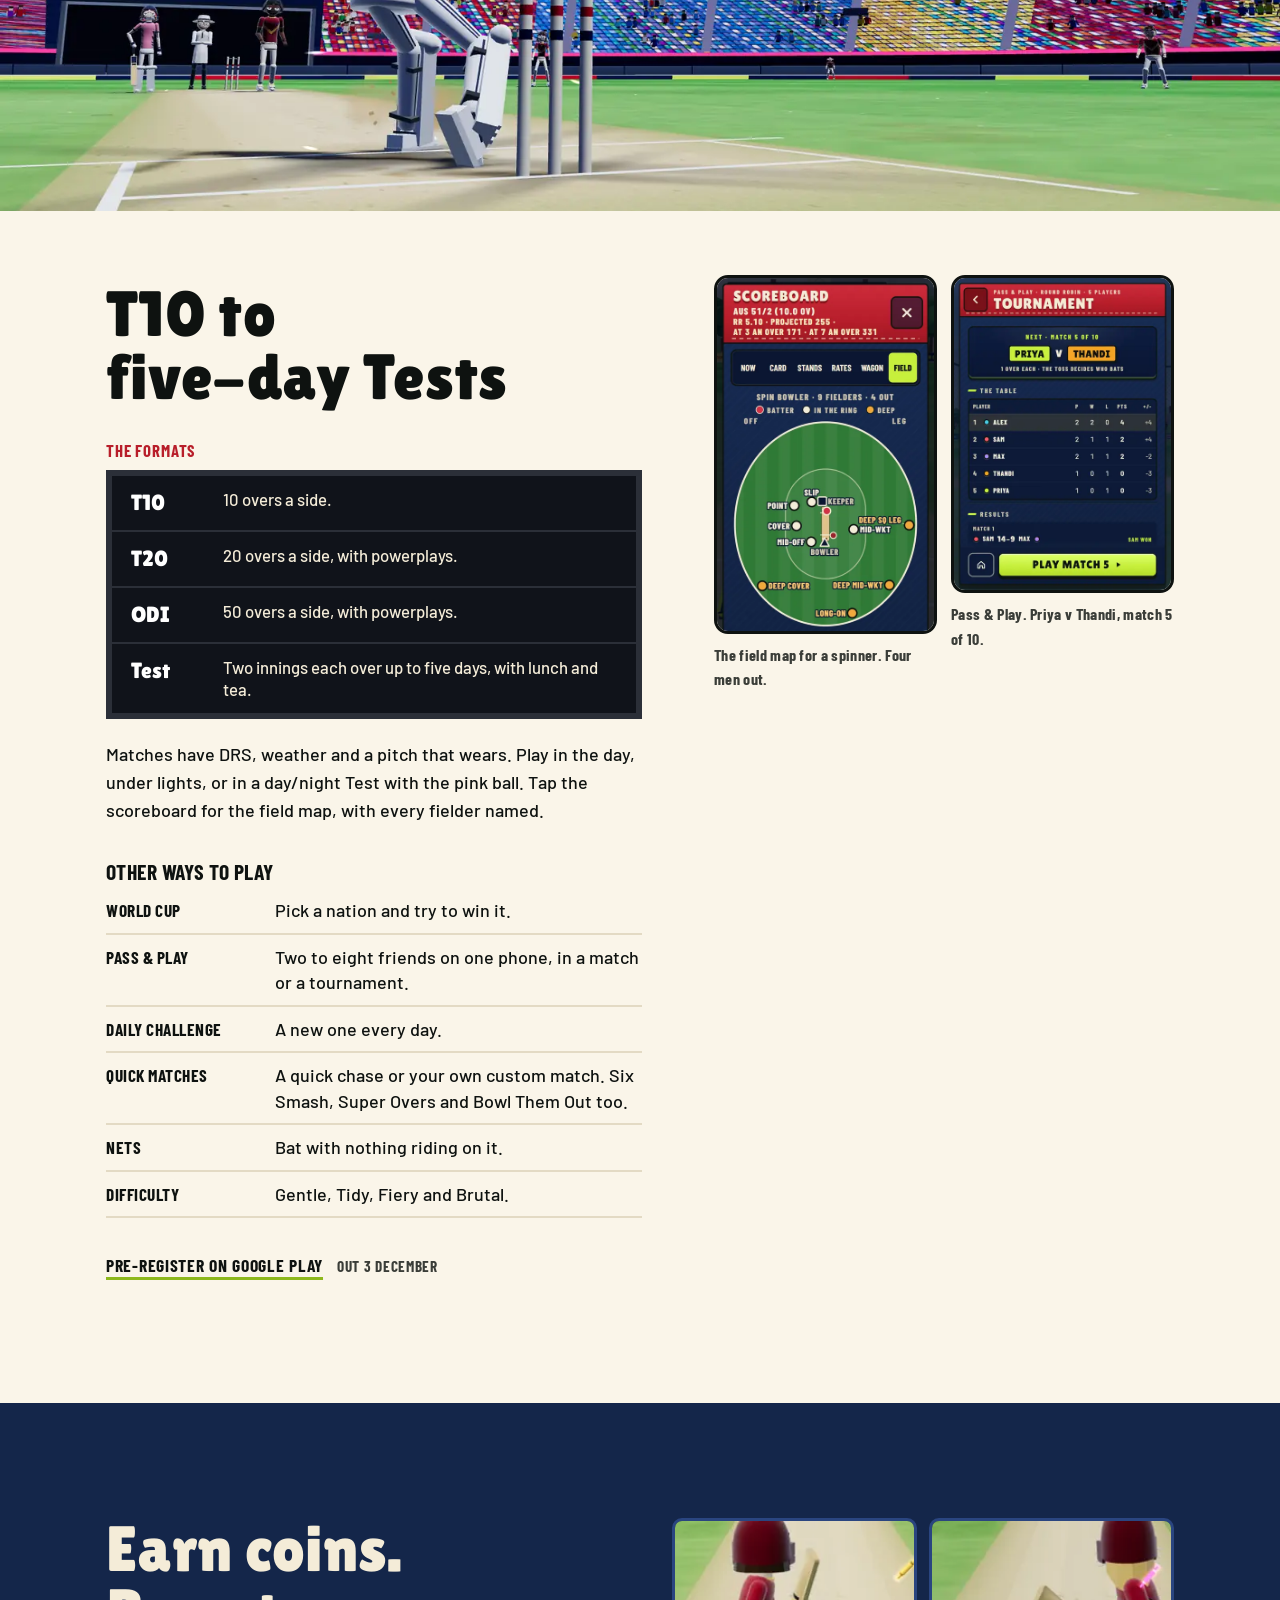
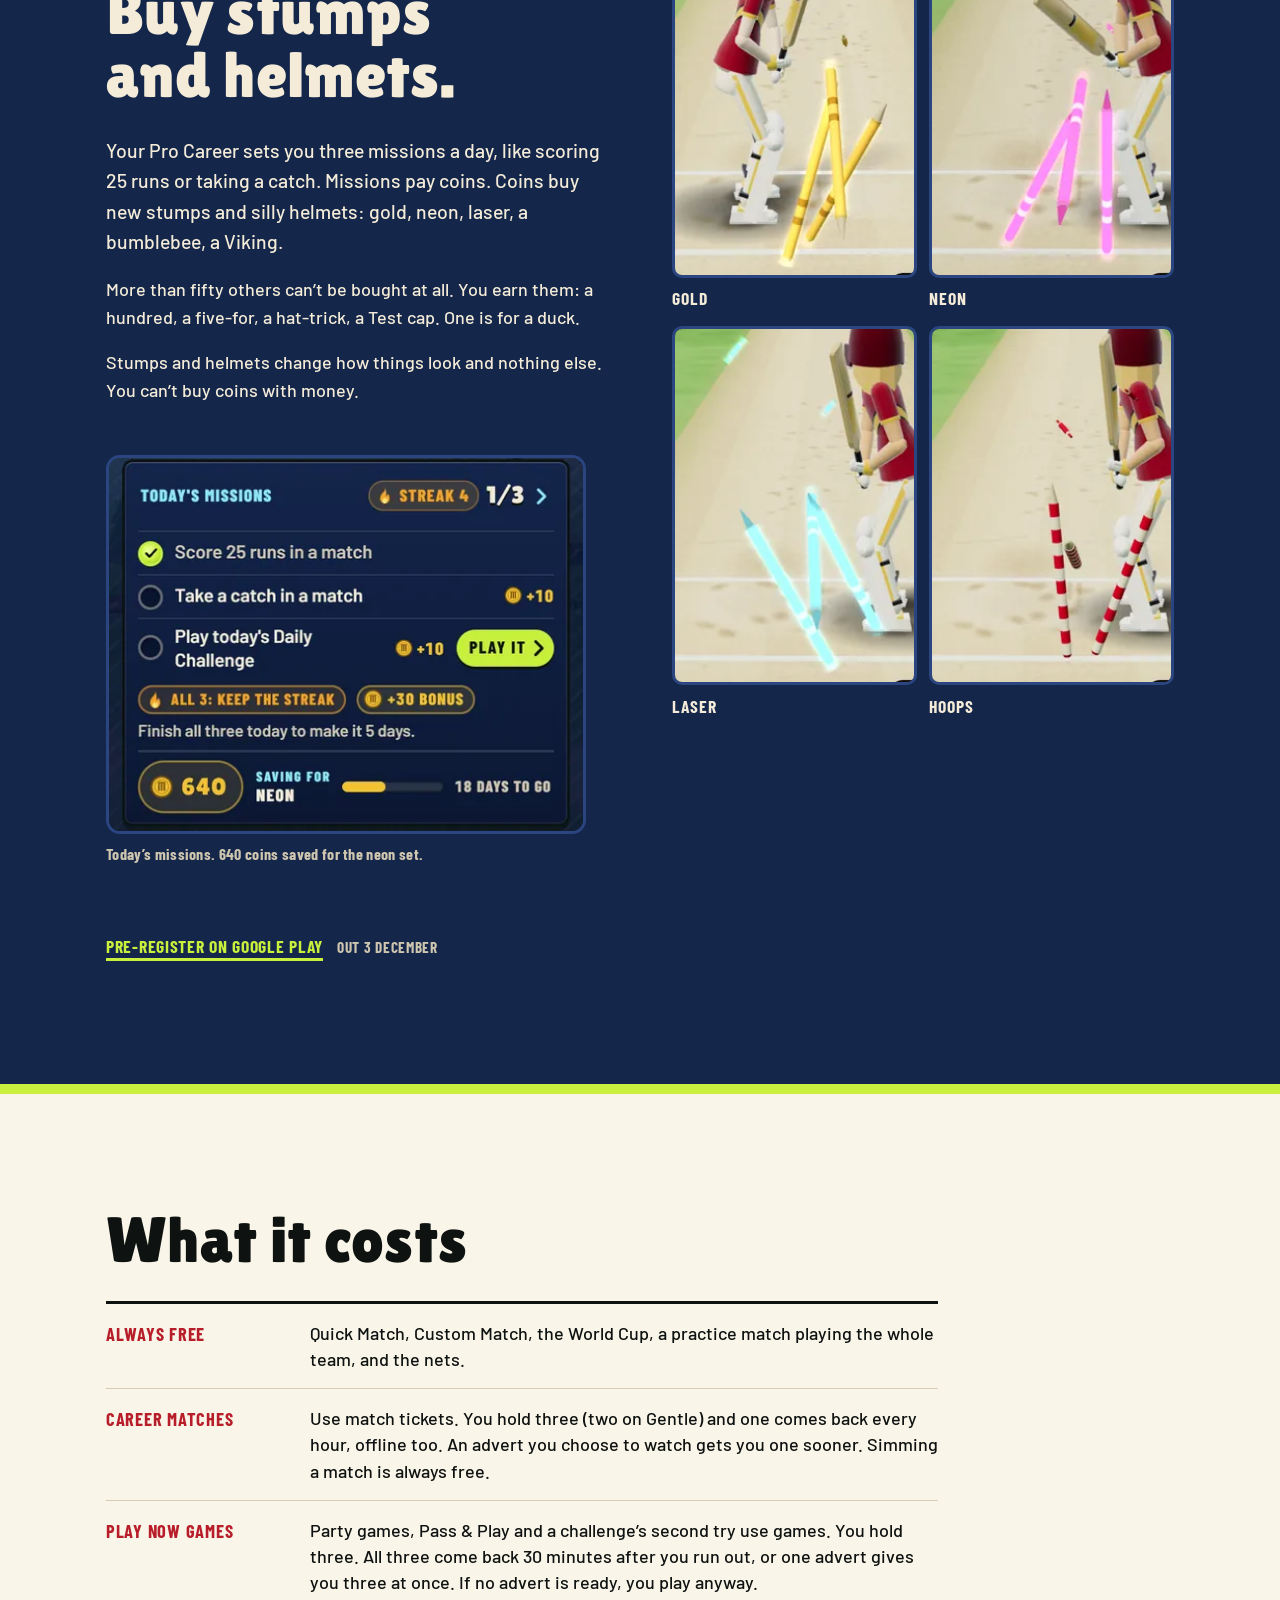
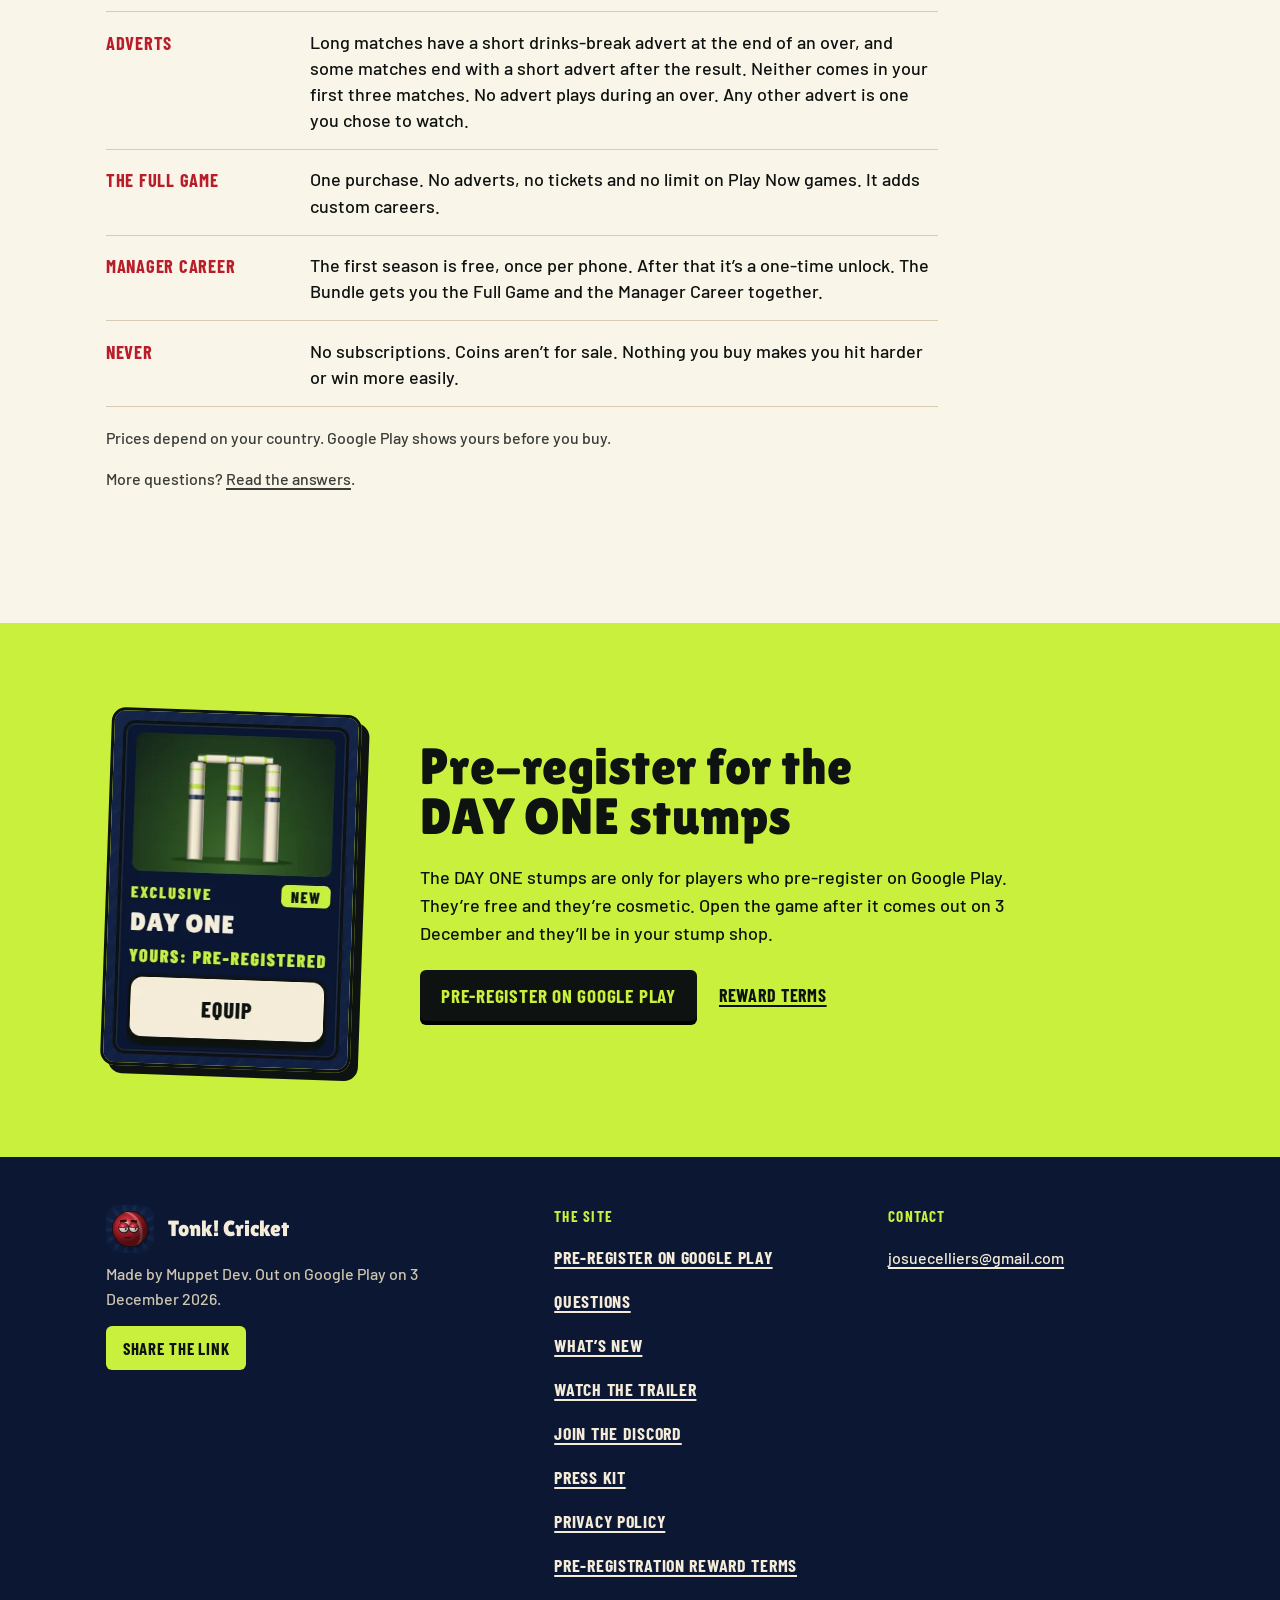
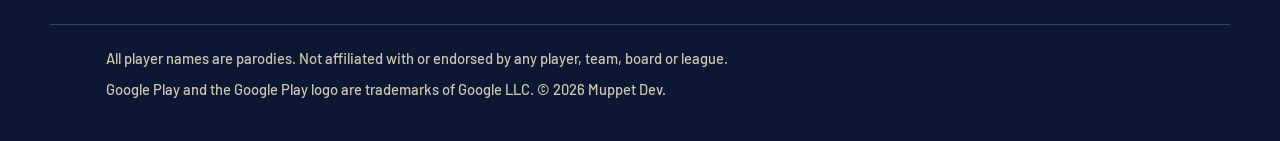
==== commit 2142981a: "The trailer on the site: a tap-to-load player in the hero (our own poster; YouTube only after the ta" ====
--- a/index.html
+++ b/index.html
@@ -26,7 +26,7 @@
 <link rel="apple-touch-icon" href="apple-touch-icon.png">
 <link rel="manifest" href="site.webmanifest">
 <link rel="preload" href="fonts/lilita-one-400.woff2" as="font" type="font/woff2" crossorigin>
-<link rel="preload" as="image" href="img/hero-540.webp" imagesrcset="img/hero-540.webp 540w, img/hero-810.webp 810w" imagesizes="(min-width: 720px) 405px, 100vw" fetchpriority="high">
+<link rel="preload" as="image" href="img/trailer-640.webp" imagesrcset="img/trailer-640.webp 640w, img/trailer-960.webp 960w" imagesizes="(min-width: 720px) 640px, 100vw" fetchpriority="high">
 <link rel="stylesheet" href="site.css">
 <script type="application/ld+json">
 {
@@ -49,8 +49,20 @@
   "offers": { "@type": "Offer", "price": "0", "priceCurrency": "USD" },
   "sameAs": [
     "https://play.google.com/store/apps/details?id=com.tonkcricket.game",
-    "https://discord.gg/gzwzN5QbjR"
-  ]
+    "https://discord.gg/gzwzN5QbjR",
+    "https://www.youtube.com/watch?v=je57xUyOyPU",
+    "https://www.youtube.com/@MuppetDevS"
+  ],
+  "trailer": {
+    "@type": "VideoObject",
+    "name": "Tonk! Cricket trailer",
+    "description": "52 seconds of the game: wickets, sixes and the run-up, cut to our own score.",
+    "embedUrl": "https://www.youtube-nocookie.com/embed/je57xUyOyPU",
+    "contentUrl": "https://www.youtube.com/watch?v=je57xUyOyPU",
+    "thumbnailUrl": "https://tonkcricket.com/img/trailer-960.jpg",
+    "uploadDate": "2026-11-16",
+    "duration": "PT53S"
+  }
 }
 </script>
 </head>
@@ -69,10 +81,12 @@
 <section class="hero" aria-labelledby="game-name">
   <div class="hero-in">
     <div class="hero-media">
-      <img src="img/hero-540.webp" srcset="img/hero-540.webp 540w, img/hero-810.webp 810w" sizes="(min-width: 720px) 405px, 100vw" width="540" height="960" fetchpriority="high"
-           alt="A night match in the game. The last ball, with six needed to win (the score bar reads NEED 6 OFF 1), and the batter pulls it over midwicket for six.">
-      <video muted loop playsinline preload="none" width="540" height="960" poster="img/hero-540.webp" data-src="media/hero-six.mp4" aria-hidden="true" tabindex="-1"></video>
-      <button class="clip-btn" type="button" hidden>Pause the clip</button>
+      <a class="trailer" href="https://www.youtube.com/watch?v=je57xUyOyPU" data-yt="je57xUyOyPU" aria-label="Play the trailer (52 seconds, opens a YouTube player)">
+        <img src="img/trailer-640.webp" srcset="img/trailer-640.webp 640w, img/trailer-960.webp 960w" sizes="(min-width: 720px) 640px, 100vw" width="640" height="360" fetchpriority="high"
+             alt="A batter in a sunhat plays the ball off his pads at dusk, with a village ground behind him.">
+        <span class="play" aria-hidden="true"></span>
+        <span class="trailer-len">Trailer, 52 s</span>
+      </a>
     </div>
     <div class="hero-copy">
       <h1 id="game-name"><svg class="logo" viewBox="0 0 680 318" role="img" aria-label="Tonk! Cricket" focusable="false"><defs><g id="tcl-word"><path d="M0 0H124V38H83V150H41V38H0Z" transform="translate(-302.5 -76) rotate(-3 62 75)"></path><path d="M64 0C110 0 128 30 128 75C128 120 110 150 64 150C18 150 0 120 0 75C0 30 18 0 64 0ZM64 38C51 38 43 51 43 75C43 99 51 112 64 112C77 112 85 99 85 75C85 51 77 38 64 38Z" transform="translate(-165.5 -70) rotate(2 64 75)"></path><path d="M0 0H44L82 70V0H124V150H80L42 80V150H0Z" transform="translate(-23.5 -78) rotate(-2 62 75)"></path><path d="M0 0H42V56L77 0H126L79 72L129 150H78L42 94V150H0Z" transform="translate(113.5 -72) rotate(3 64.5 75)"></path><path d="M1 0H47L40 101H8ZM24 111C36 111 44 119 44 131C44 143 36 151 24 151C12 151 4 143 4 131C4 119 12 111 24 111Z" transform="translate(254.5 -81) rotate(9 24 75)"></path></g><clipPath id="tcl-clip"><path d="M0 0H124V38H83V150H41V38H0Z" transform="translate(-302.5 -76) rotate(-3 62 75)"></path><path d="M64 0C110 0 128 30 128 75C128 120 110 150 64 150C18 150 0 120 0 75C0 30 18 0 64 0ZM64 38C51 38 43 51 43 75C43 99 51 112 64 112C77 112 85 99 85 75C85 51 77 38 64 38Z" transform="translate(-165.5 -70) rotate(2 64 75)"></path><path d="M0 0H44L82 70V0H124V150H80L42 80V150H0Z" transform="translate(-23.5 -78) rotate(-2 62 75)"></path><path d="M0 0H42V56L77 0H126L79 72L129 150H78L42 94V150H0Z" transform="translate(113.5 -72) rotate(3 64.5 75)"></path><path d="M1 0H47L40 101H8ZM24 111C36 111 44 119 44 131C44 143 36 151 24 151C12 151 4 143 4 131C4 119 12 111 24 111Z" transform="translate(254.5 -81) rotate(9 24 75)"></path></clipPath><linearGradient id="tcl-face" x1="0" y1="0" x2="0" y2="1"><stop offset="0" stop-color="#F2FFA8"></stop><stop offset=".38" stop-color="#D4F74A"></stop><stop offset=".72" stop-color="#BDE82E"></stop><stop offset="1" stop-color="#95C81C"></stop></linearGradient><linearGradient id="tcl-gloss" x1="0" y1="0" x2="0" y2="1"><stop offset="0" stop-color="#FFFFFF" stop-opacity=".75"></stop><stop offset=".7" stop-color="#FFFFFF" stop-opacity=".12"></stop><stop offset="1" stop-color="#FFFFFF" stop-opacity="0"></stop></linearGradient><linearGradient id="tcl-rib" x1="0" y1="0" x2="0" y2="1"><stop offset="0" stop-color="#E4424F"></stop><stop offset=".5" stop-color="#C4232F"></stop><stop offset="1" stop-color="#951622"></stop></linearGradient><filter id="tcl-soft" x="-10%" y="-20%" width="120%" height="150%"><feGaussianBlur stdDeviation="7"></feGaussianBlur></filter></defs><g transform="translate(340 118) rotate(-5) skewX(-7)"><g filter="url(#tcl-soft)" opacity=".42"><use xlink:href="#tcl-word" y="24" fill="#07101F" stroke="#07101F" stroke-width="30" stroke-linejoin="round"></use></g><use xlink:href="#tcl-word" y="13" fill="#0E1210" stroke="#0E1210" stroke-width="27" stroke-linejoin="round"></use><use xlink:href="#tcl-word" y="6" fill="#0E1210" stroke="#0E1210" stroke-width="27" stroke-linejoin="round"></use><use xlink:href="#tcl-word" fill="#0E1210" stroke="#0E1210" stroke-width="27" stroke-linejoin="round"></use><use xlink:href="#tcl-word" y="9" fill="#5E8A10" stroke="#5E8A10" stroke-width="10" stroke-linejoin="round"></use><use xlink:href="#tcl-word" fill="#0E1210" stroke="#0E1210" stroke-width="14" stroke-linejoin="round"></use><use xlink:href="#tcl-word" fill="url(#tcl-face)" stroke="url(#tcl-face)" stroke-width="9" stroke-linejoin="round"></use><g clip-path="url(#tcl-clip)"><rect x="-320" y="-86" width="640" height="78" fill="url(#tcl-gloss)"></rect></g></g><g transform="translate(340 262) rotate(-3) skewX(-10)"><path d="M-236 -18H-176V36H-236L-218 9Z" fill="#6E0E17" stroke="#0E1210" stroke-width="6" stroke-linejoin="round" transform="translate(0 10)"></path><path d="M236 -18H176V36H236L218 9Z" fill="#6E0E17" stroke="#0E1210" stroke-width="6" stroke-linejoin="round" transform="translate(0 10)"></path><rect x="-200" y="-32" width="400" height="66" rx="6" fill="#0E1210" transform="translate(0 9)"></rect><rect x="-200" y="-32" width="400" height="66" rx="6" fill="url(#tcl-rib)" stroke="#0E1210" stroke-width="6" stroke-linejoin="round"></rect><rect x="-192" y="-26" width="384" height="10" rx="4" fill="#FFFFFF" opacity=".16"></rect><path d="M-184 -21H184M-184 23H184" stroke="#F4ECD8" stroke-opacity=".6" stroke-width="2.4" stroke-dasharray="8 7" stroke-linecap="round"></path><text x="0" y="20" text-anchor="middle" class="logo-cricket logo-cricket--sh" textLength="292" lengthAdjust="spacingAndGlyphs">CRICKET</text><text x="0" y="16" text-anchor="middle" class="logo-cricket" textLength="292" lengthAdjust="spacingAndGlyphs">CRICKET</text></g></svg></h1>
@@ -92,11 +106,22 @@
 
 <section class="sec sec--navy bat" id="play" aria-labelledby="bat-h">
   <div class="wrap bat-in">
+    <div class="bat-media">
+    <figure class="clip-card">
+      <div class="clip-frame">
+        <img src="img/hero-540.webp" srcset="img/hero-540.webp 540w, img/hero-810.webp 810w" sizes="(min-width: 720px) 270px, 66vw" width="540" height="960" loading="lazy" decoding="async"
+             alt="A night match in the game. The last ball, with six needed to win (the score bar reads NEED 6 OFF 1), and the batter pulls it over midwicket for six.">
+        <video muted loop playsinline preload="none" width="540" height="960" poster="img/hero-540.webp" data-src="media/hero-six.mp4" aria-hidden="true" tabindex="-1"></video>
+        <button class="clip-btn" type="button" hidden>Pause the clip</button>
+      </div>
+      <figcaption>The last ball. Six needed. Pulled over midwicket.</figcaption>
+    </figure>
     <figure class="bat-shot">
-      <img class="shot" src="img/stick-480.webp" srcset="img/stick-480.webp 480w, img/stick-720.webp 720w" sizes="(min-width: 860px) 380px, 84vw" width="480" height="690" loading="lazy" decoding="async"
+      <img class="shot" src="img/stick-480.webp" srcset="img/stick-480.webp 480w, img/stick-720.webp 720w" sizes="(min-width: 720px) 270px, 66vw" width="480" height="690" loading="lazy" decoding="async"
            alt="Batting with the advanced controls. The batter waits at the crease, the stick at the bottom left is aimed at cover, and the CHEEKY, DEFEND, LOFT and PLAY buttons sit beside it.">
       <figcaption>Advanced batting. The stick is aimed through cover.</figcaption>
     </figure>
+    </div>
     <div class="bat-copy">
       <h2 id="bat-h">Two ways to bat</h2>
       <p class="lead">Simple batting is three buttons. Leg side, off side, or block. Your timing decides where it goes, and <span class="ui">Loft</span> puts it in the air.</p>
@@ -317,6 +342,7 @@
         <li><a href="https://play.google.com/store/apps/details?id=com.tonkcricket.game&amp;referrer=utm_source%3Dsite%26utm_medium%3Dweb%26utm_campaign%3Dprereg%26utm_content%3Dfooter">Pre-register on Google Play</a></li>
         <li><a href="faq.html">Questions</a></li>
         <li><a href="news.html">What&rsquo;s new</a></li>
+        <li><a href="https://www.youtube.com/watch?v=je57xUyOyPU" rel="noopener">Watch the trailer</a></li>
         <li><a href="https://discord.gg/gzwzN5QbjR" rel="noopener">Join the Discord</a></li>
         <li><a href="press.html">Press kit</a></li>
         <li><a href="privacy.html">Privacy policy</a></li>
@@ -341,9 +367,27 @@
 
 <script>
 (function () {
-  // The hero clip (0.4 MB). On a phone it waits for a tap. On a bigger screen it loads after the page has, once it is in
-  // view, unless the visitor saves data, is on a 2G-speed connection or asks for less motion. Without JavaScript, the still is the hero.
-  var v = document.querySelector('.hero-media video'), btn = document.querySelector('.clip-btn');
+  // The trailer: nothing is asked of YouTube until the visitor presses play. Without JavaScript the link opens YouTube.
+  var tr = document.querySelector('a.trailer[data-yt]');
+  if (tr) {
+    var warm = function () {
+      if (warm.done) return; warm.done = true;
+      var l = document.createElement('link'); l.rel = 'preconnect'; l.href = 'https://www.youtube-nocookie.com'; document.head.appendChild(l);
+    };
+    tr.addEventListener('pointerover', warm); tr.addEventListener('touchstart', warm, { passive: true });
+    tr.addEventListener('click', function (e) {
+      if (e.metaKey || e.ctrlKey || e.shiftKey || e.button) return;
+      e.preventDefault();
+      var box = document.createElement('div'), f = document.createElement('iframe');
+      box.className = 'trailer trailer--on';
+      f.src = 'https://www.youtube-nocookie.com/embed/' + tr.getAttribute('data-yt') + '?autoplay=1&rel=0&playsinline=1&modestbranding=1';
+      f.title = 'Tonk! Cricket trailer'; f.allow = 'autoplay; encrypted-media; picture-in-picture; fullscreen'; f.allowFullscreen = true; f.loading = 'eager';
+      box.appendChild(f); tr.parentNode.replaceChild(box, tr); f.focus();
+    });
+  }
+  // The clip of the last ball (0.4 MB). On a phone it waits for a tap. On a bigger screen it loads after the page has, once it is in
+  // view, unless the visitor saves data, is on a 2G-speed connection or asks for less motion. Without JavaScript, the still stays.
+  var v = document.querySelector('.clip-frame video'), btn = document.querySelector('.clip-btn');
   var mm = function (q) { return !!(window.matchMedia && matchMedia(q).matches); };
   if (v && btn) {
     var c = navigator.connection || {}, slow = !!c.saveData || /2g$/.test(c.effectiveType || '');
--- a/site.css
+++ b/site.css
@@ -82,17 +82,22 @@
 
 /* ---------------------------------------------------------------- the hero: the last ball, under the lights */
 .hero { background: var(--navy-deep); color: var(--cream); position: relative; }
-.hero-media { position: relative; overflow: hidden; background: #1a2550; height: min(55vh, 124vw); height: min(55svh, 124vw); max-height: 760px; }
-.hero-media img, .hero-media video { position: absolute; inset: 0; width: 100%; height: 100%; object-fit: cover; object-position: 50% 0; }
-.hero-media video { opacity: 0; transition: opacity .4s ease; }
-.hero-media video.on { opacity: 1; }
-.hero-media::after { /* the clip fades into the page under the logo */
-  content: ""; position: absolute; left: 0; right: 0; bottom: 0; height: 28%;
-  background: linear-gradient(to bottom, rgba(11, 23, 51, 0), var(--navy-deep) 92%);
-  pointer-events: none;
-}
+.hero-media { position: relative; }
+/* the trailer: our own poster and a play button; the YouTube player replaces it after a tap */
+.trailer { position: relative; display: block; aspect-ratio: 16 / 9; overflow: hidden; border-radius: 14px; border: 3px solid var(--navy-hi); background: #1a2550; color: var(--cream); }
+.trailer img, .trailer iframe { position: absolute; inset: 0; width: 100%; height: 100%; object-fit: cover; border: 0; }
+.trailer .play { position: absolute; left: 12px; bottom: 12px; width: 64px; height: 64px; border-radius: 50%; background: var(--lime); border: 3px solid var(--ink); box-shadow: 0 4px 0 var(--ink); }
+.trailer .play::after { content: ""; position: absolute; left: 23px; top: 16px; border-style: solid; border-width: 13px 0 13px 21px; border-color: transparent transparent transparent var(--ink); }
+.trailer:hover .play { background: #D9F86A; }
+.trailer-len { position: absolute; left: 86px; bottom: 26px; font: 700 1rem/1 var(--f-cond); text-transform: uppercase; letter-spacing: .05em; color: var(--cream); background: rgba(11, 23, 51, .86); padding: .5em .7em; border-radius: 6px; }
+.post-trailer { max-width: 640px; margin: 0 0 1rem; }
+/* the clip of the last ball (the batting section) */
+.clip-frame { position: relative; overflow: hidden; aspect-ratio: 9 / 16; border-radius: 14px; border: 3px solid var(--navy-hi); background: #1a2550; }
+.clip-frame img, .clip-frame video { position: absolute; inset: 0; width: 100%; height: 100%; object-fit: cover; object-position: 50% 0; }
+.clip-frame video { opacity: 0; transition: opacity .4s ease; }
+.clip-frame video.on { opacity: 1; }
 .clip-btn {
-  position: absolute; right: 8px; top: 40px; z-index: 2;
+  position: absolute; right: 8px; bottom: 10px; z-index: 2;
   font: 700 .88rem/1 var(--f-cond); text-transform: uppercase; letter-spacing: .05em;
   color: var(--cream); background: rgba(11, 23, 51, .82); border: 2px solid var(--cream-dim);
   padding: .55em .8em; border-radius: 6px; cursor: pointer; min-height: 44px;
@@ -127,10 +132,9 @@
 @media (min-width: 720px) {
   .top { position: absolute; left: 0; right: 0; top: 0; z-index: 3; background: transparent; }
   .hero { padding-top: 70px; }
-  .hero-in { display: grid; grid-template-columns: minmax(0, 1fr) auto; gap: clamp(24px, 4vw, 64px); align-items: center; max-width: var(--wide); margin: 0 auto; padding: 8px var(--gut) 56px; }
-  .hero-media { order: 2; height: min(80vh, 720px); width: auto; aspect-ratio: 9 / 16; border-radius: 18px; border: 3px solid var(--navy-hi); max-height: none; }
-  .clip-btn { top: auto; bottom: 12px; right: 10px; }
-  .hero-media::after { display: none; }
+  .hero-in { display: grid; grid-template-columns: minmax(0, 1fr) auto; gap: clamp(24px, 4vw, 56px); align-items: center; max-width: var(--wide); margin: 0 auto; padding: 24px var(--gut) 64px; }
+  .hero-media { order: 2; width: min(52vw, 640px); }
+  .trailer { border-radius: 18px; }
   .hero-copy { order: 1; margin: 0; padding: 0; }
   .hero h1 { width: min(100%, 600px); margin-left: -16px; margin-bottom: 1.2rem; }
   .badge { width: 190px; }
@@ -140,26 +144,21 @@
 /* the hero clip shows its whole frame everywhere: on a phone a portrait card above the logo (nothing on top of
    the shot), on a short landscape screen a card that fits the height */
 @media (max-width: 719px) {
-  /* the whole clip on the left, the name and the pitch beside it, the button and the date under both: all of it on the
-     first screen of a 360 x 740 phone (padding, not margin, on .hero-in: a margin would collapse through) */
-  .hero-in { display: grid; grid-template-columns: min(46%, 30vh) minmax(0, 1fr); grid-template-columns: min(46%, 30svh) minmax(0, 1fr);
-    grid-template-rows: auto auto 1fr; column-gap: 14px; padding: 14px var(--gut) 26px; }
-  .hero-media { grid-column: 1; grid-row: 1 / span 3; width: 100%; height: auto; max-height: none; aspect-ratio: 9 / 16;
-    border-radius: 12px; border: 3px solid var(--navy-hi); }
-  .hero-media::after { display: none; }
-  .hero-copy { display: contents; }
-  .hero h1 { grid-column: 2; width: 100%; max-width: 230px; margin: 4px 0 .5rem -4px; }
-  .tagline { grid-column: 2; font-size: .92rem; letter-spacing: .1em; }
-  .pitch { grid-column: 2; font-size: clamp(1.12rem, .5rem + 3vw, 1.6rem); margin-bottom: 0; }
-  .get, .get-note, .cred { grid-column: 1 / -1; }
-  .get { margin-top: 16px; gap: 8px 16px; }
+  /* a phone: the trailer across the top, then the name, the pitch, the button and the date, all on the first screen of a
+     360 x 740 phone (padding, not margin, on .hero-in: a margin would collapse through) */
+  .hero-in { padding: 12px var(--gut) 26px; }
+  .hero-media { max-width: 520px; margin: 0 auto; }
+  .hero-copy { margin-top: 0; padding: 14px 0 0; }
+  .hero h1 { width: min(52vw, 230px); margin: 0 0 .3rem -4px; }
+  .tagline { font-size: .92rem; letter-spacing: .1em; margin-bottom: .35rem; }
+  .pitch { margin-bottom: .9rem; }
+  .get { gap: 8px 16px; }
   .get-note { margin-top: .5rem; }
   .cred { margin-top: .8rem; }
-  .clip-btn { top: auto; bottom: 6px; left: 6px; right: 6px; font-size: .8rem; line-height: 1.15; padding: .5em .4em; text-wrap: balance; }
 }
 @media (min-width: 720px) and (max-height: 560px) {
   .hero-in { align-items: start; }
-  .hero-media { height: calc(100vh - 90px); height: calc(100svh - 90px); }
+  .hero-media { width: min(44vw, calc((100vh - 110px) * 16 / 9)); }
   .hero h1 { width: min(100%, 360px); }
 }
 
@@ -178,11 +177,14 @@
 /* batting: the screenshot hangs off the stripes, the words beside it */
 .bat-shot figcaption { transform: rotate(2deg); margin-top: .9rem; }
 .bat-in { display: grid; gap: 28px; }
-.bat-shot { width: min(84%, 380px); margin-top: calc(-1 * clamp(56px, 9vw, 120px) - 8px); transform: rotate(-2deg); }
+.bat-media { display: grid; gap: 26px; align-content: start; margin-top: calc(-1 * clamp(56px, 9vw, 120px) - 8px); }
+.clip-card { width: min(66vw, 300px); }
+.clip-card .clip-frame { box-shadow: 8px 8px 0 var(--ink); }
+.bat-shot { width: min(84%, 380px); transform: rotate(-2deg); }
 .bat-shot .shot { box-shadow: 8px 8px 0 var(--ink); }
 @media (min-width: 720px) {
-  .bat-in { grid-template-columns: minmax(240px, 380px) minmax(0, 1fr); gap: clamp(32px, 6vw, 72px); align-items: start; }
-  .bat-shot { width: 100%; }
+  .bat-in { grid-template-columns: minmax(200px, 270px) minmax(0, 1fr); gap: clamp(32px, 5vw, 64px); align-items: start; }
+  .bat-shot, .clip-card { width: 100%; }
   .bat-copy { padding-top: 32px; }
 }
 
@@ -403,7 +405,7 @@
   *, *::before, *::after { transition: none !important; animation: none !important; scroll-behavior: auto !important; }
 }
 @media print {
-  .hero-media video, .clip-btn, .share { display: none !important; }
+  .clip-frame video, .clip-btn, .share, .trailer .play { display: none !important; }
 }
 
 /* the pre-register link repeated at the end of a section */
@@ -414,6 +416,11 @@
 .sec--navy .again a, .stumps .again a { color: var(--lime); text-decoration-color: var(--lime); }
 .sec--navy .again span { color: var(--cream-dim); }
 .career .again, .stumps-again { grid-column: 1 / -1; }
+@media (min-width: 1000px) { /* the clip and the controls side by side */
+  .bat-in { grid-template-columns: minmax(0, 540px) minmax(0, 1fr); }
+  .bat-media { grid-template-columns: 1fr 1fr; gap: 26px; align-items: start; }
+  .bat-media .bat-shot { margin-top: 40px; }
+}
 
 /* your career, written down: the scorer and the Hall of Fame, a real screen each */
 .written { margin-top: clamp(40px, 6vw, 72px); border-top: 3px solid var(--ink); padding-top: 1.2rem; }
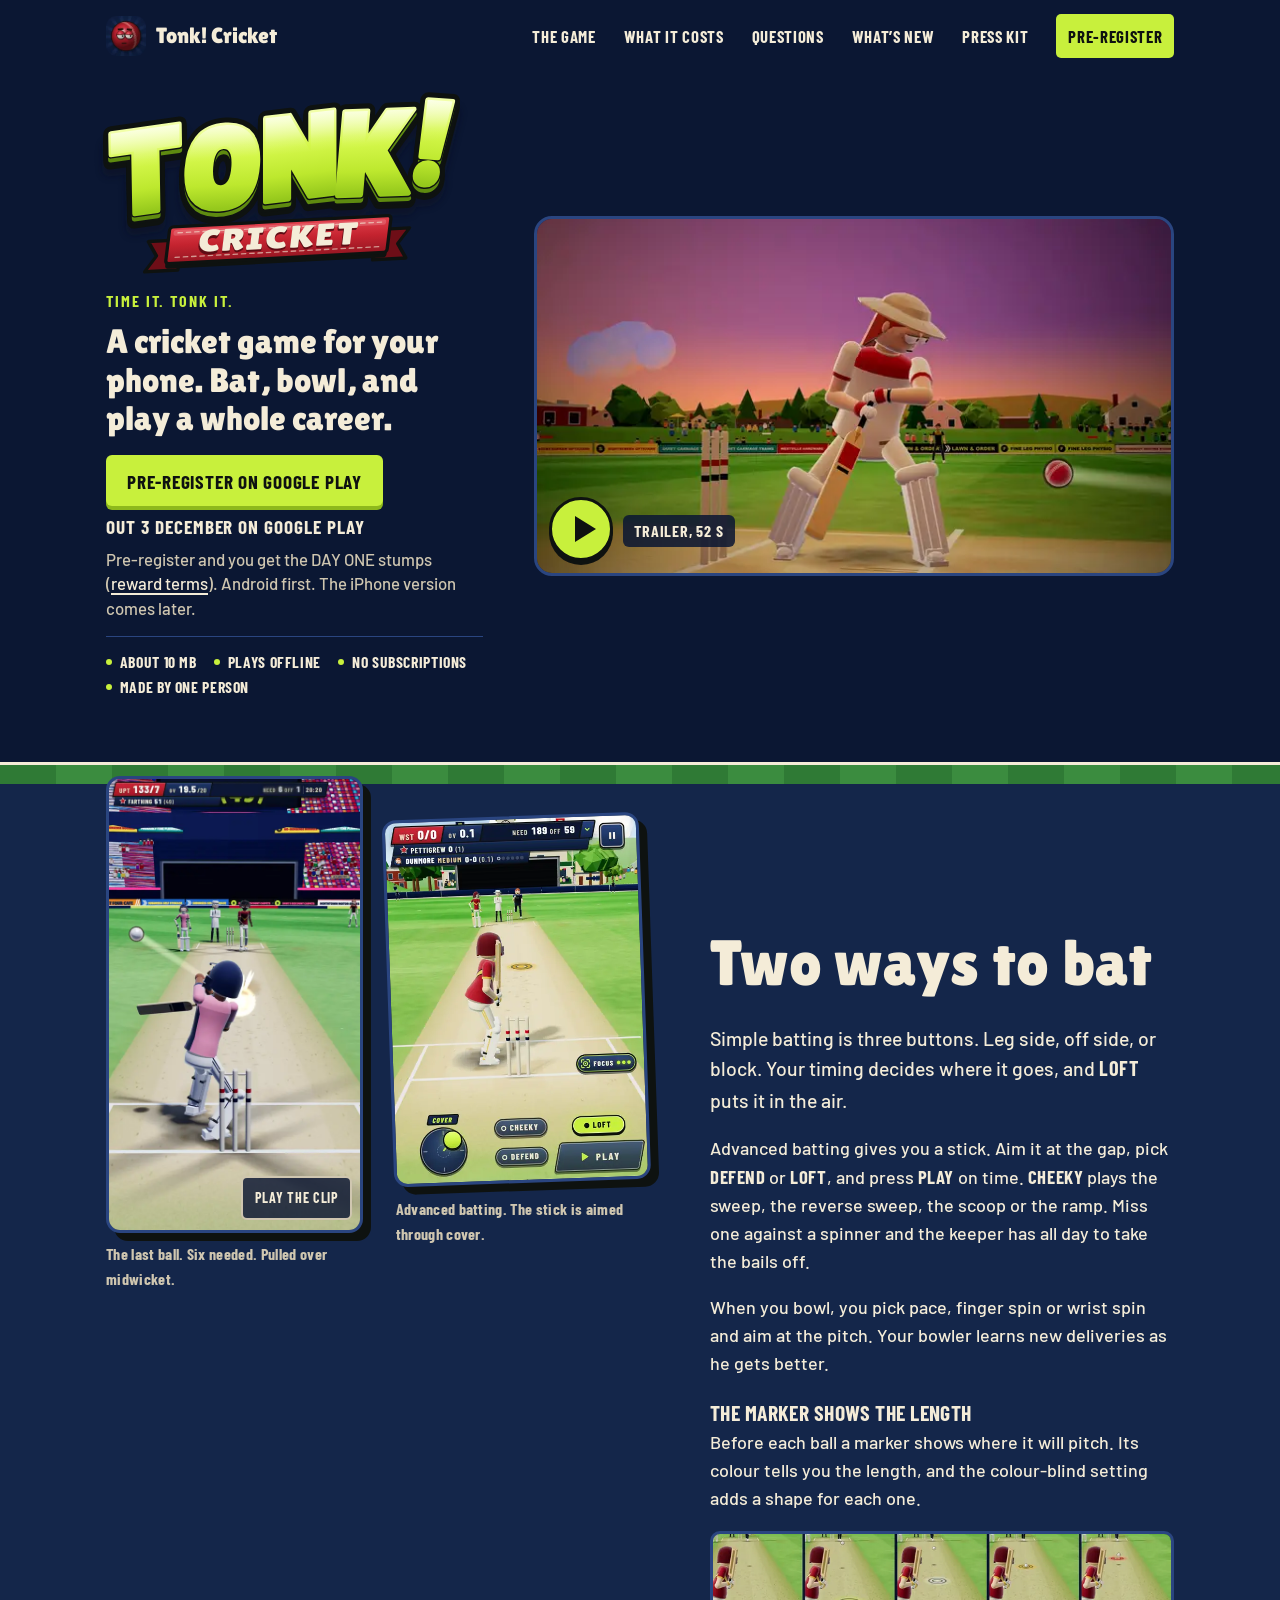
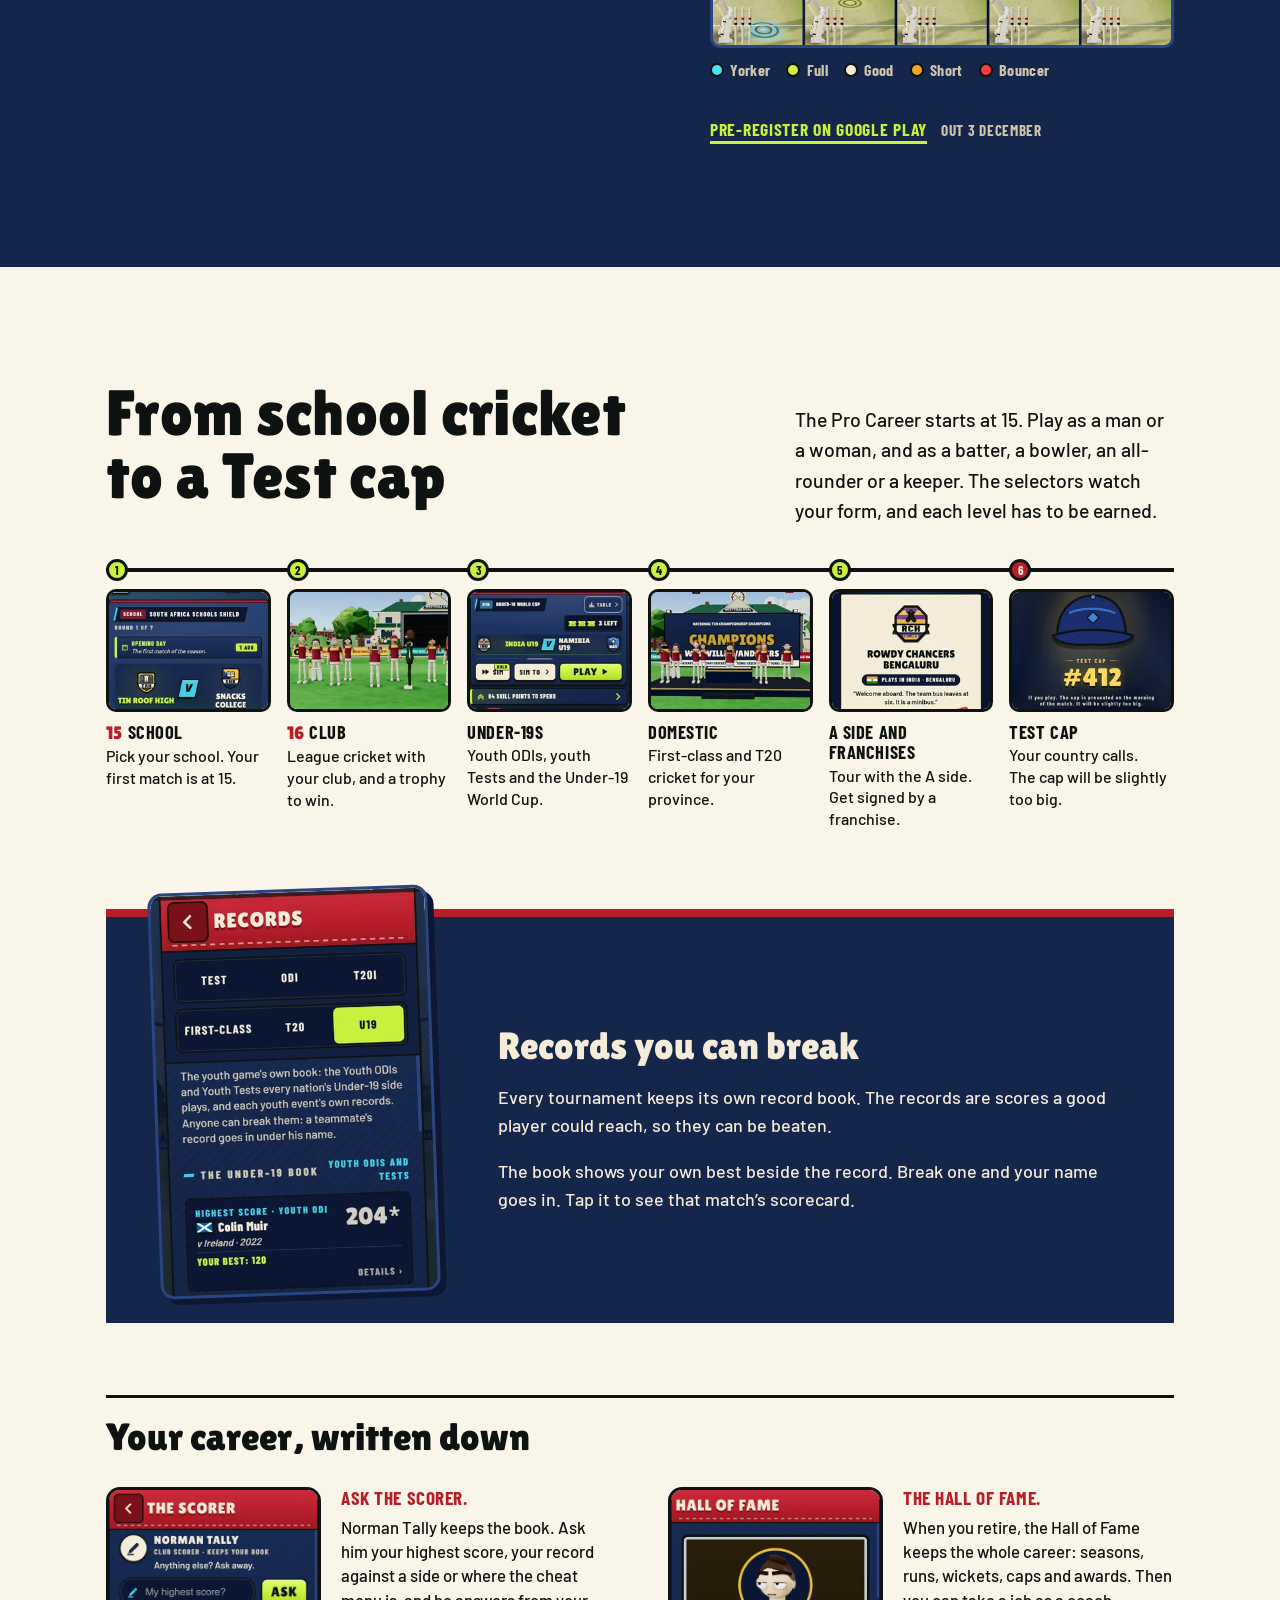
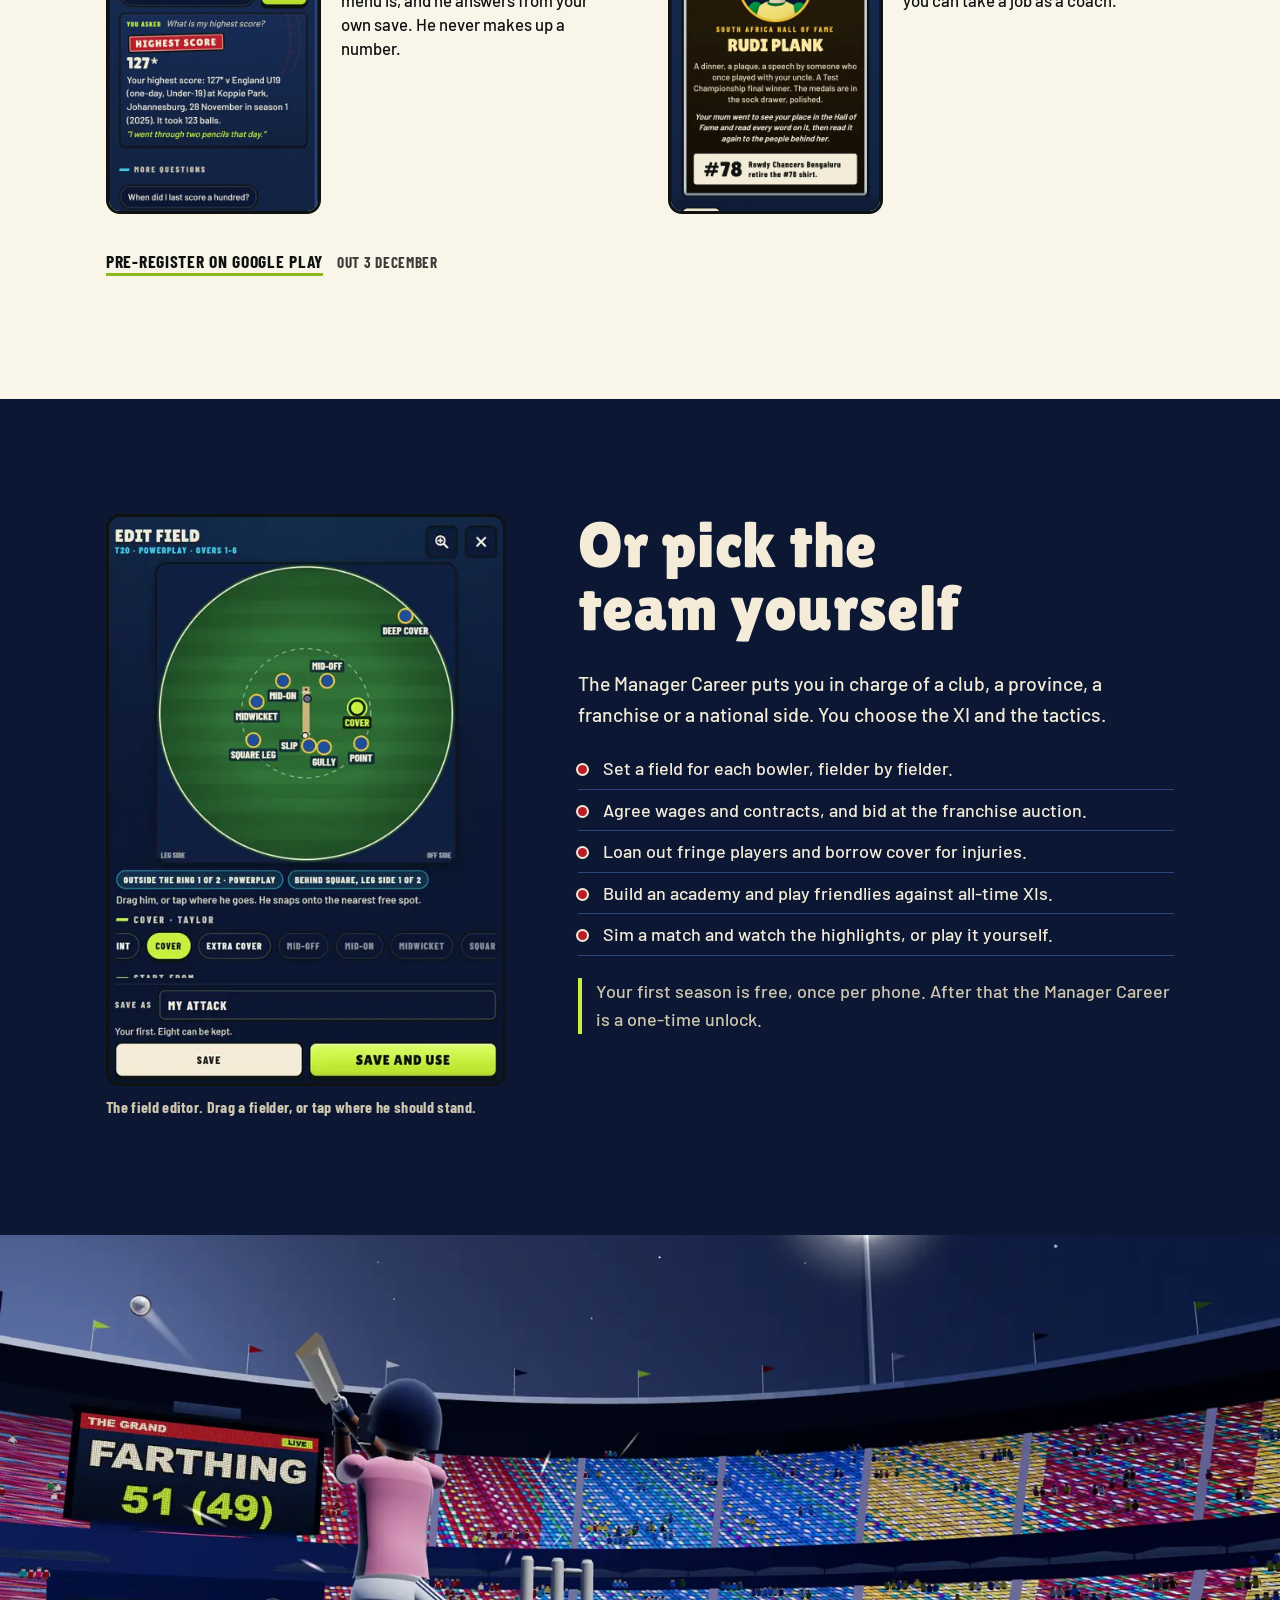
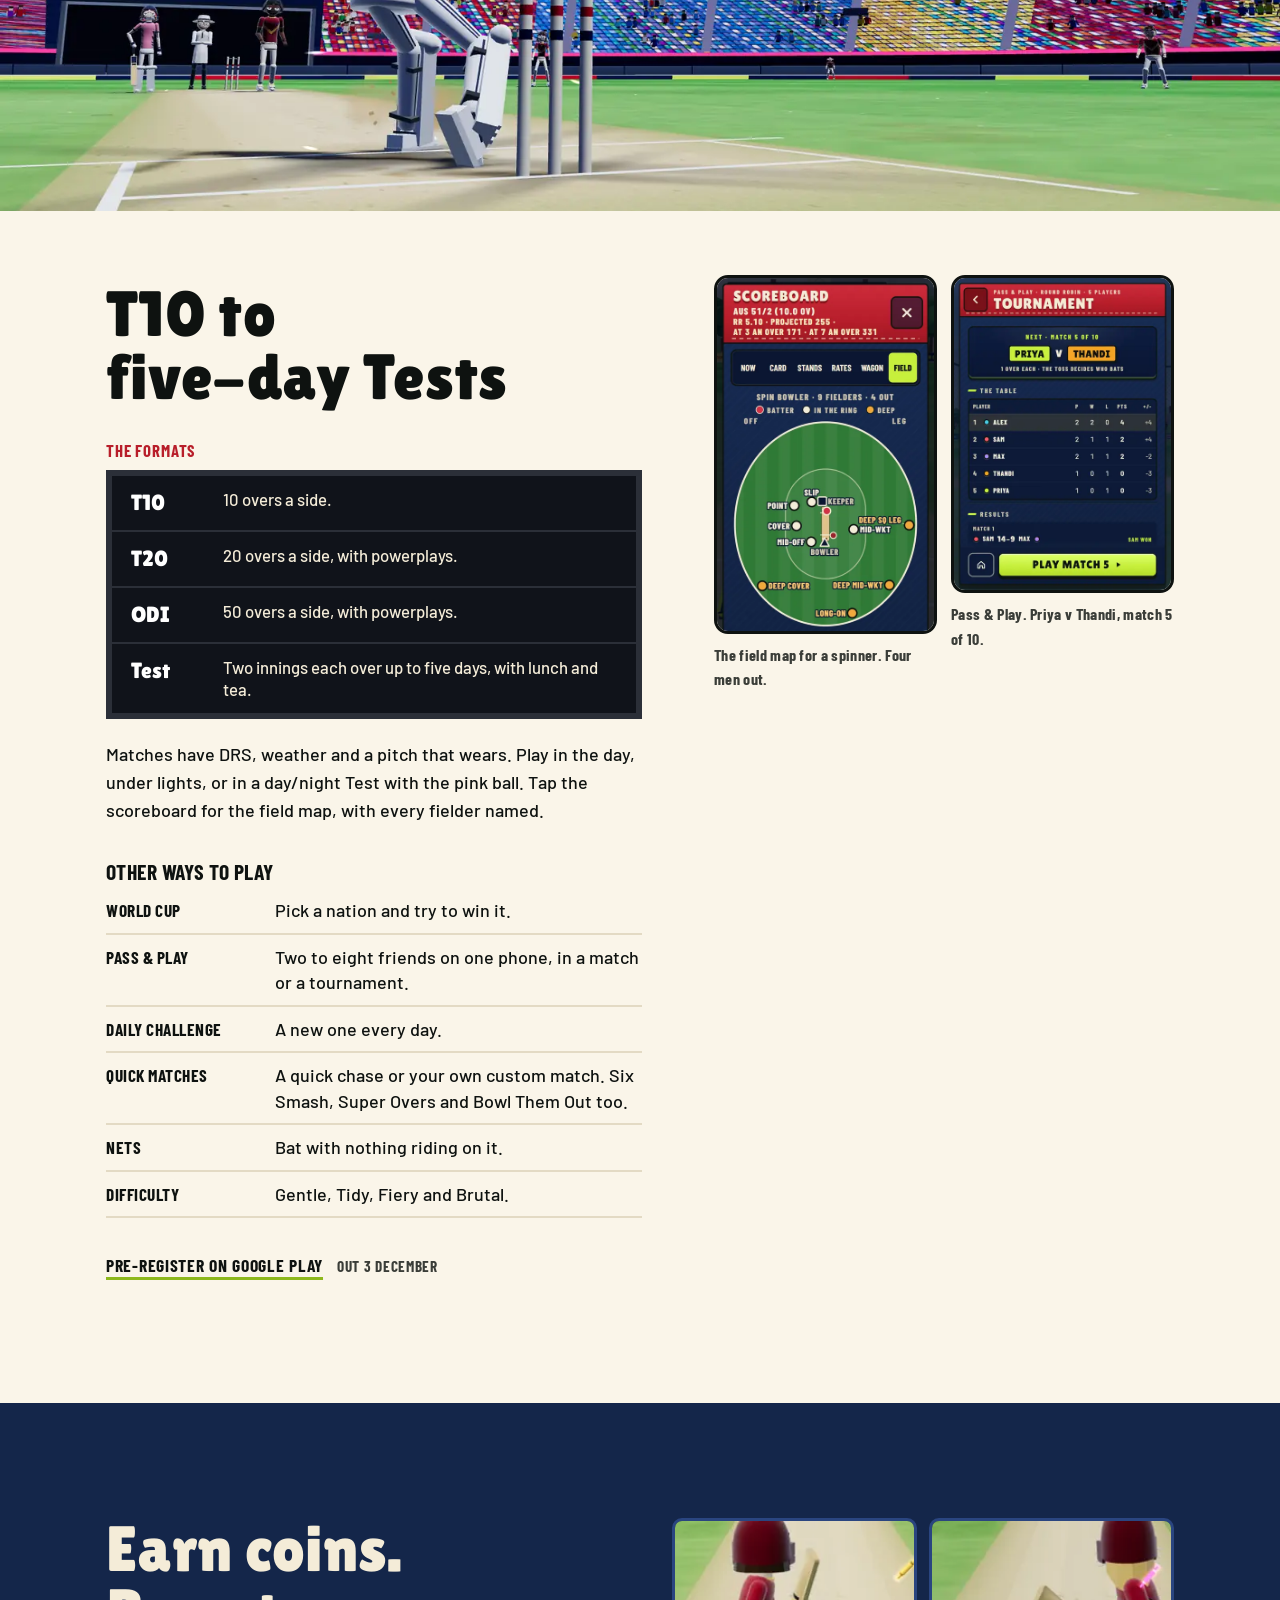
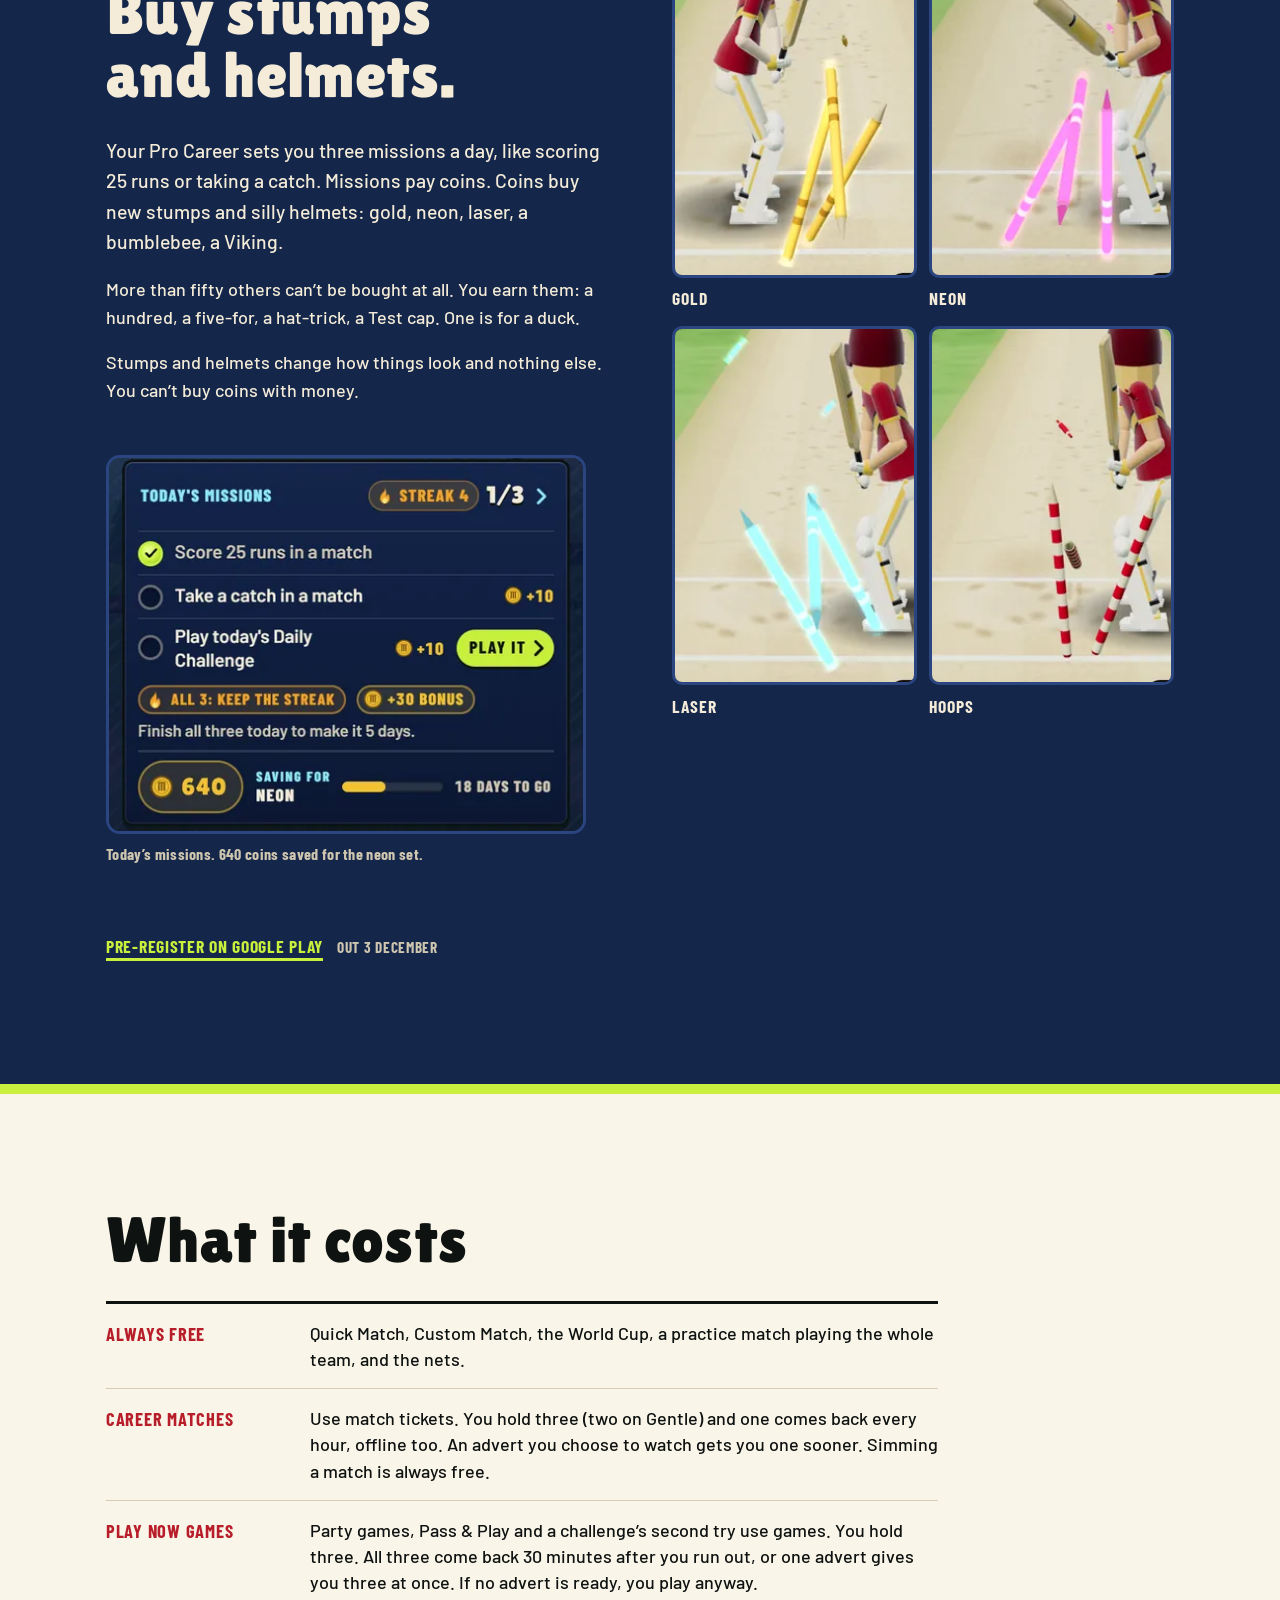
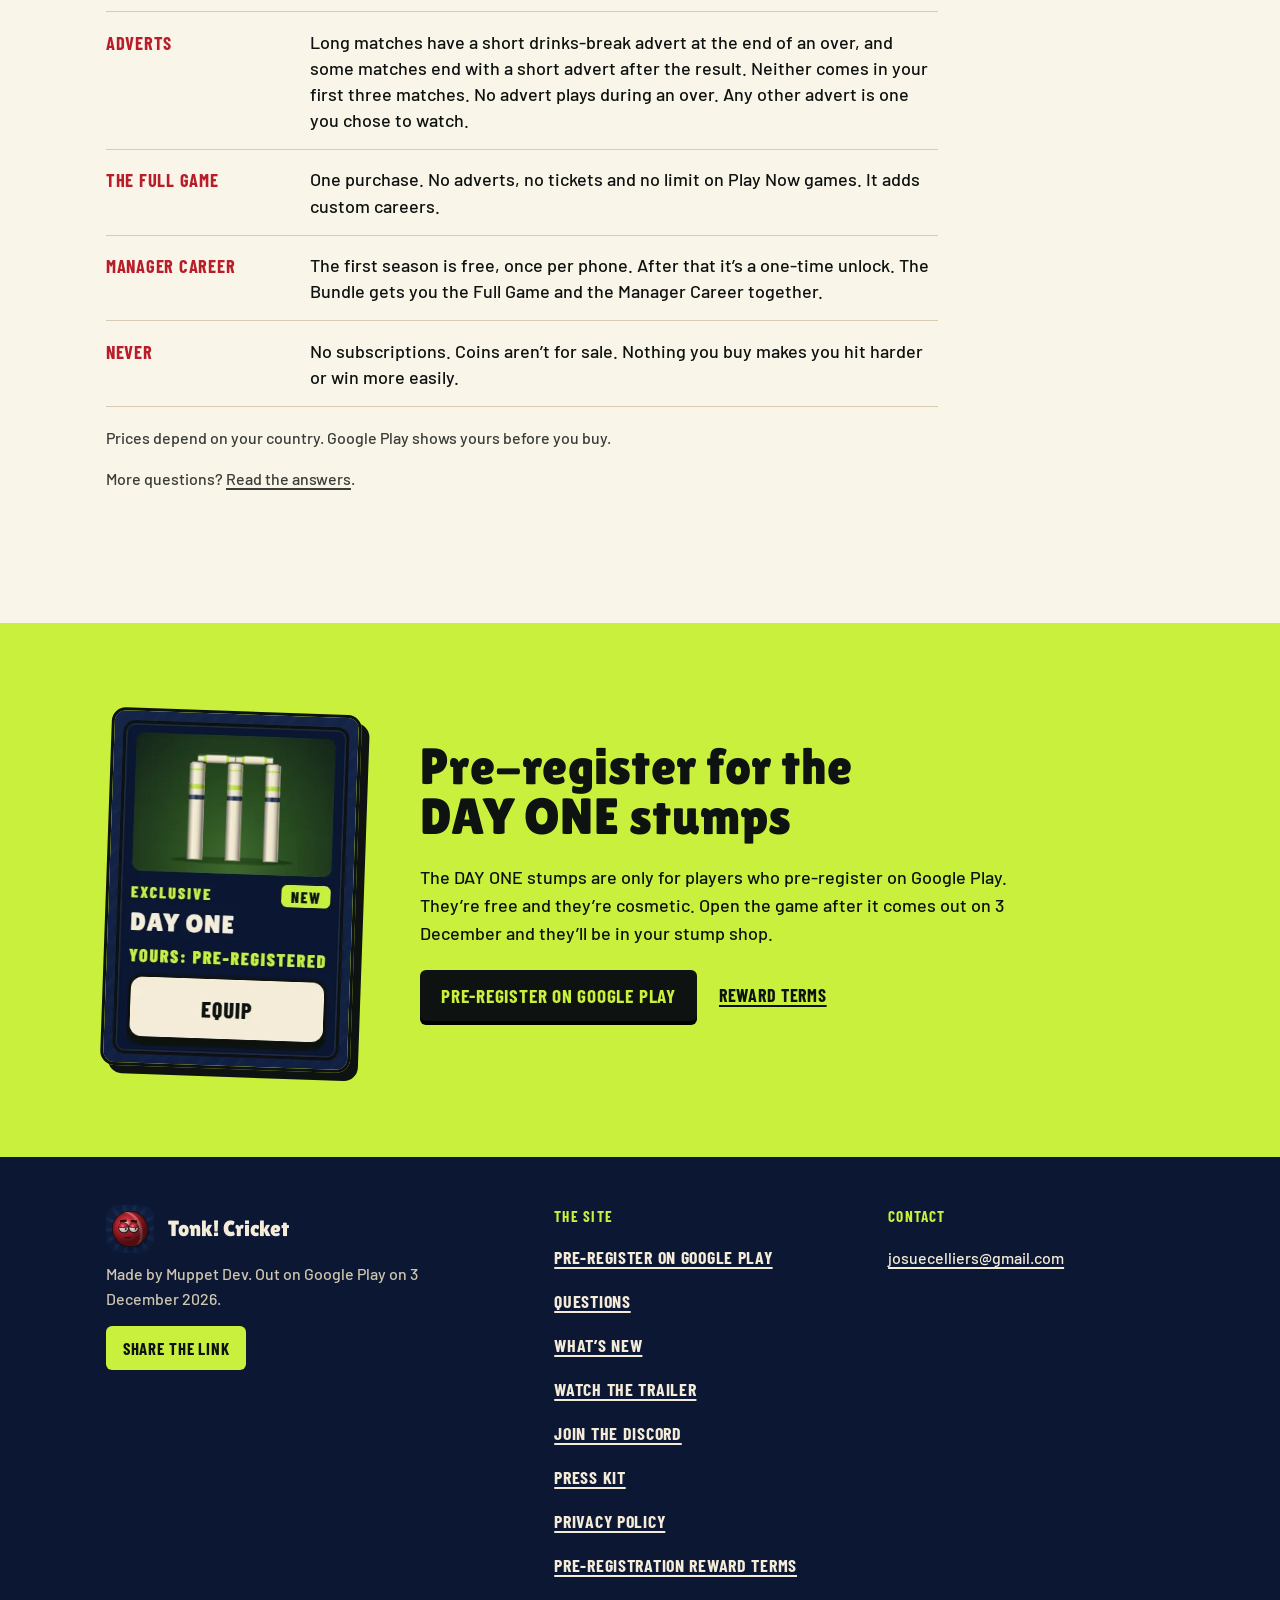
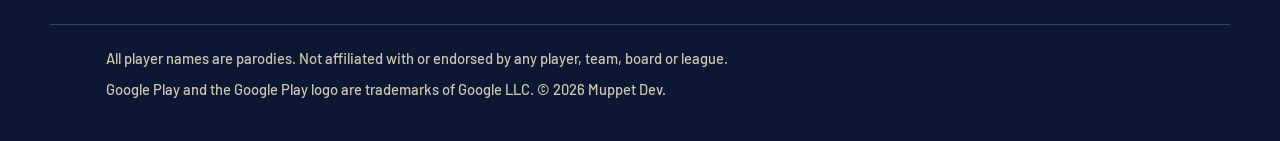
==== commit 22d07b9e: "Women's careers on the site: a questions-page answer (Can I play as a woman?), a line in the career " ====
--- a/index.html
+++ b/index.html
@@ -143,7 +143,7 @@
   <div class="wrap">
     <div class="career-head">
       <h2 id="career-h">From school cricket to a Test cap</h2>
-      <p class="lead">The Pro Career starts at 15. Play as a batter, a bowler, an all-rounder or a keeper. The selectors watch your form, and each level has to be earned.</p>
+      <p class="lead">The Pro Career starts at 15. Play as a man or a woman, and as a batter, a bowler, an all-rounder or a keeper. The selectors watch your form, and each level has to be earned.</p>
     </div>
     <ol class="ladder" aria-label="The Pro Career, in order">
       <li>
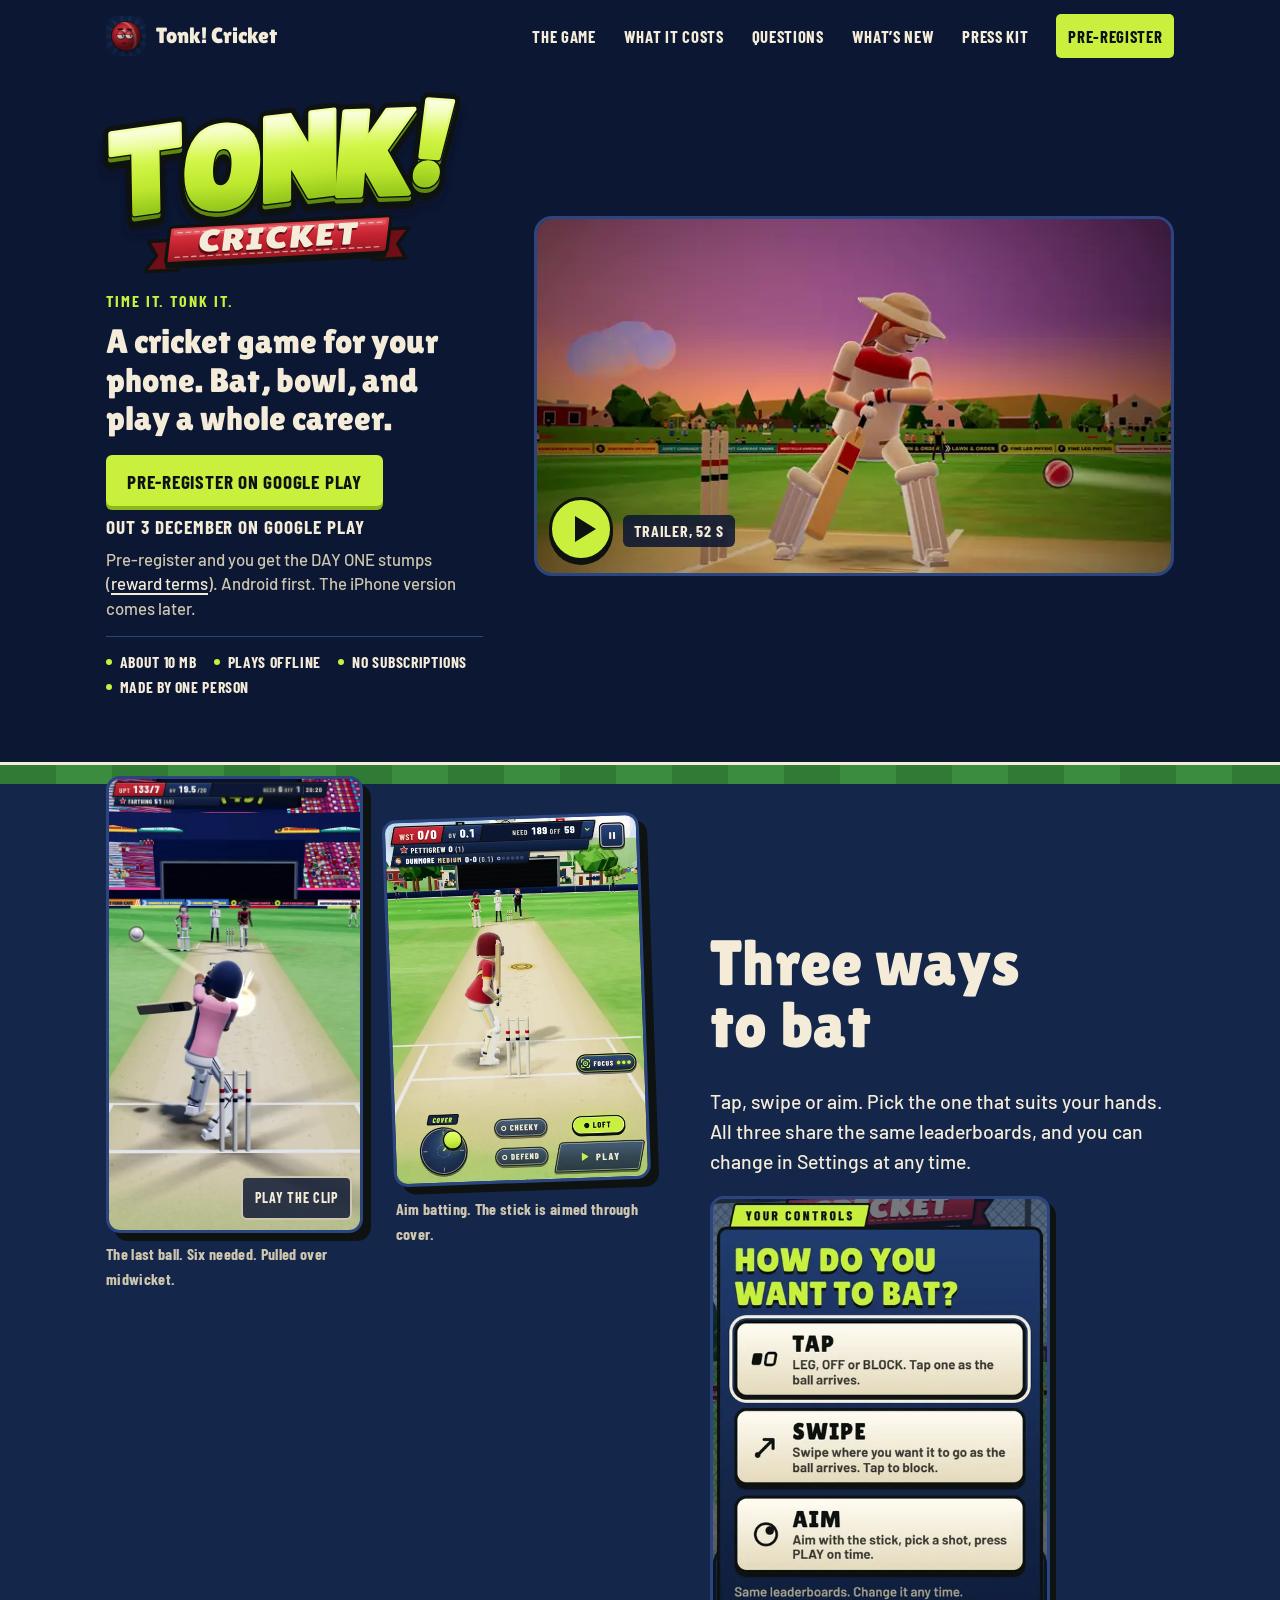
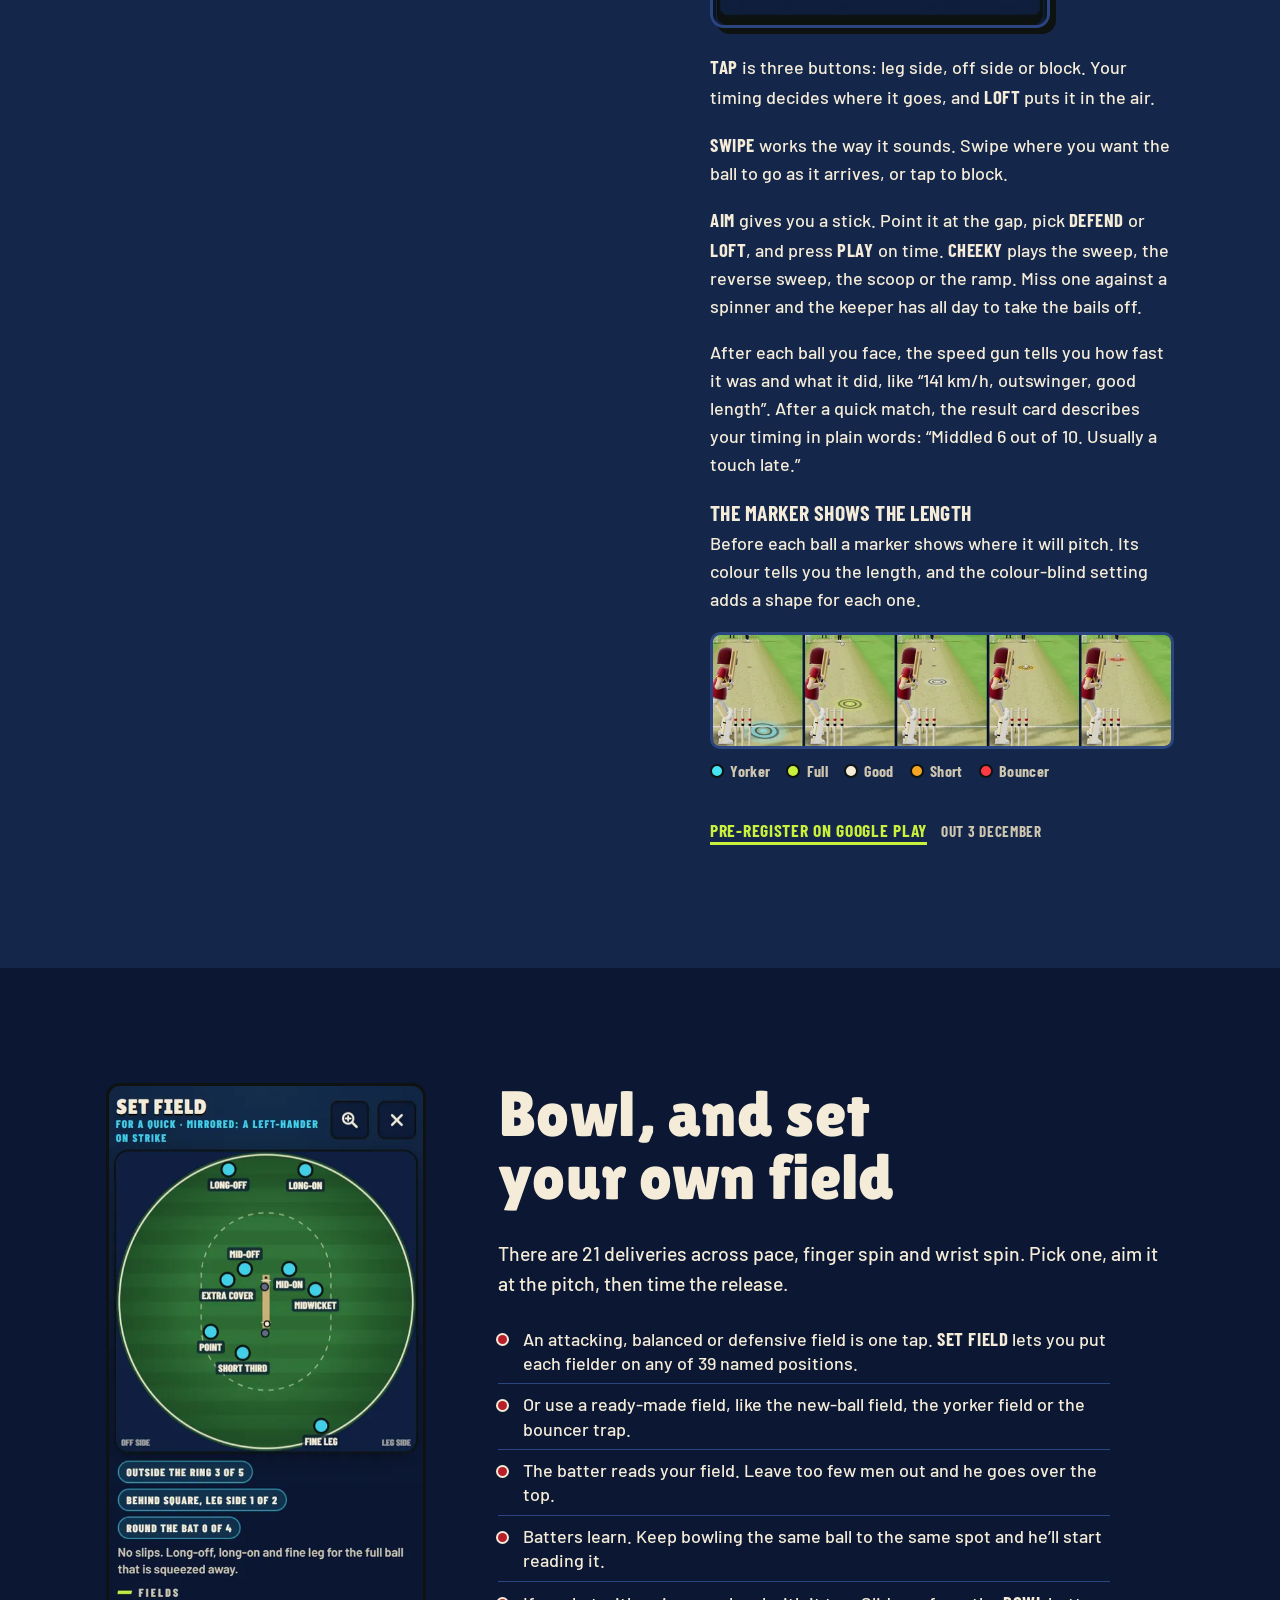
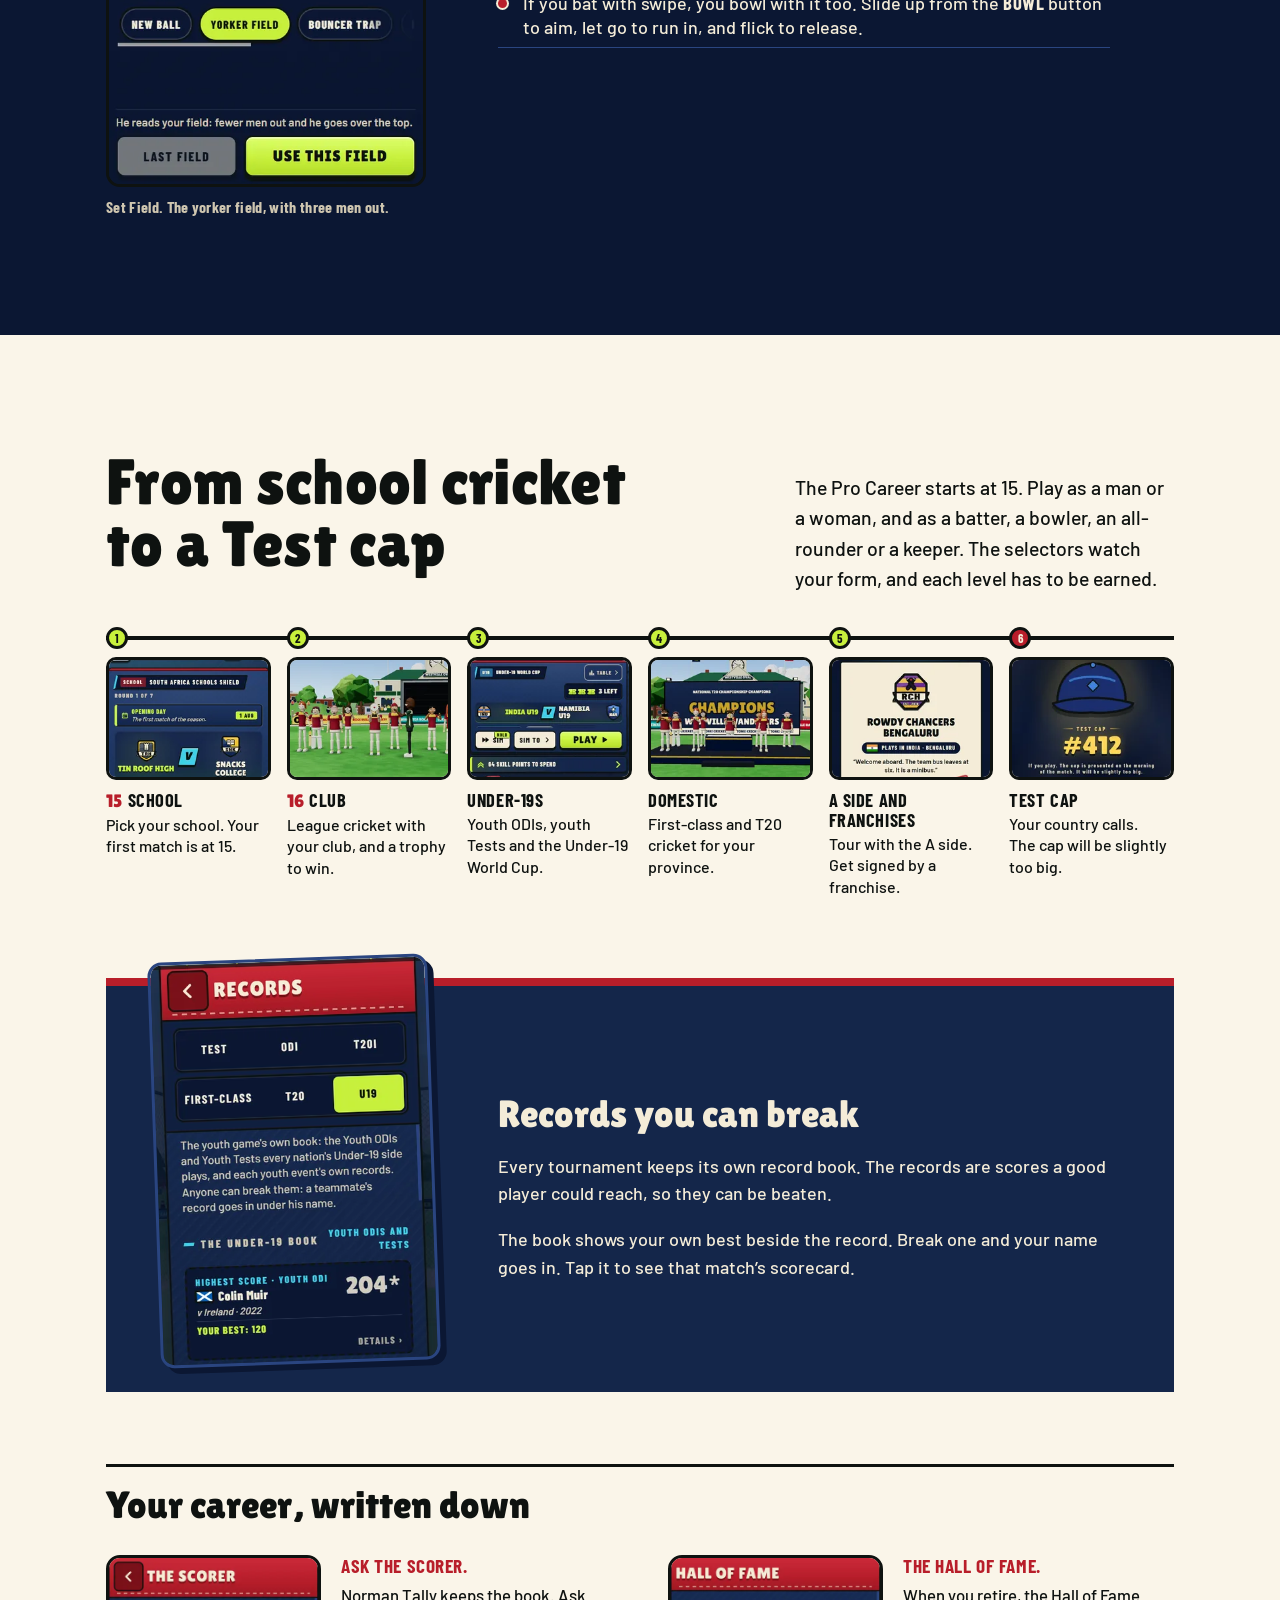
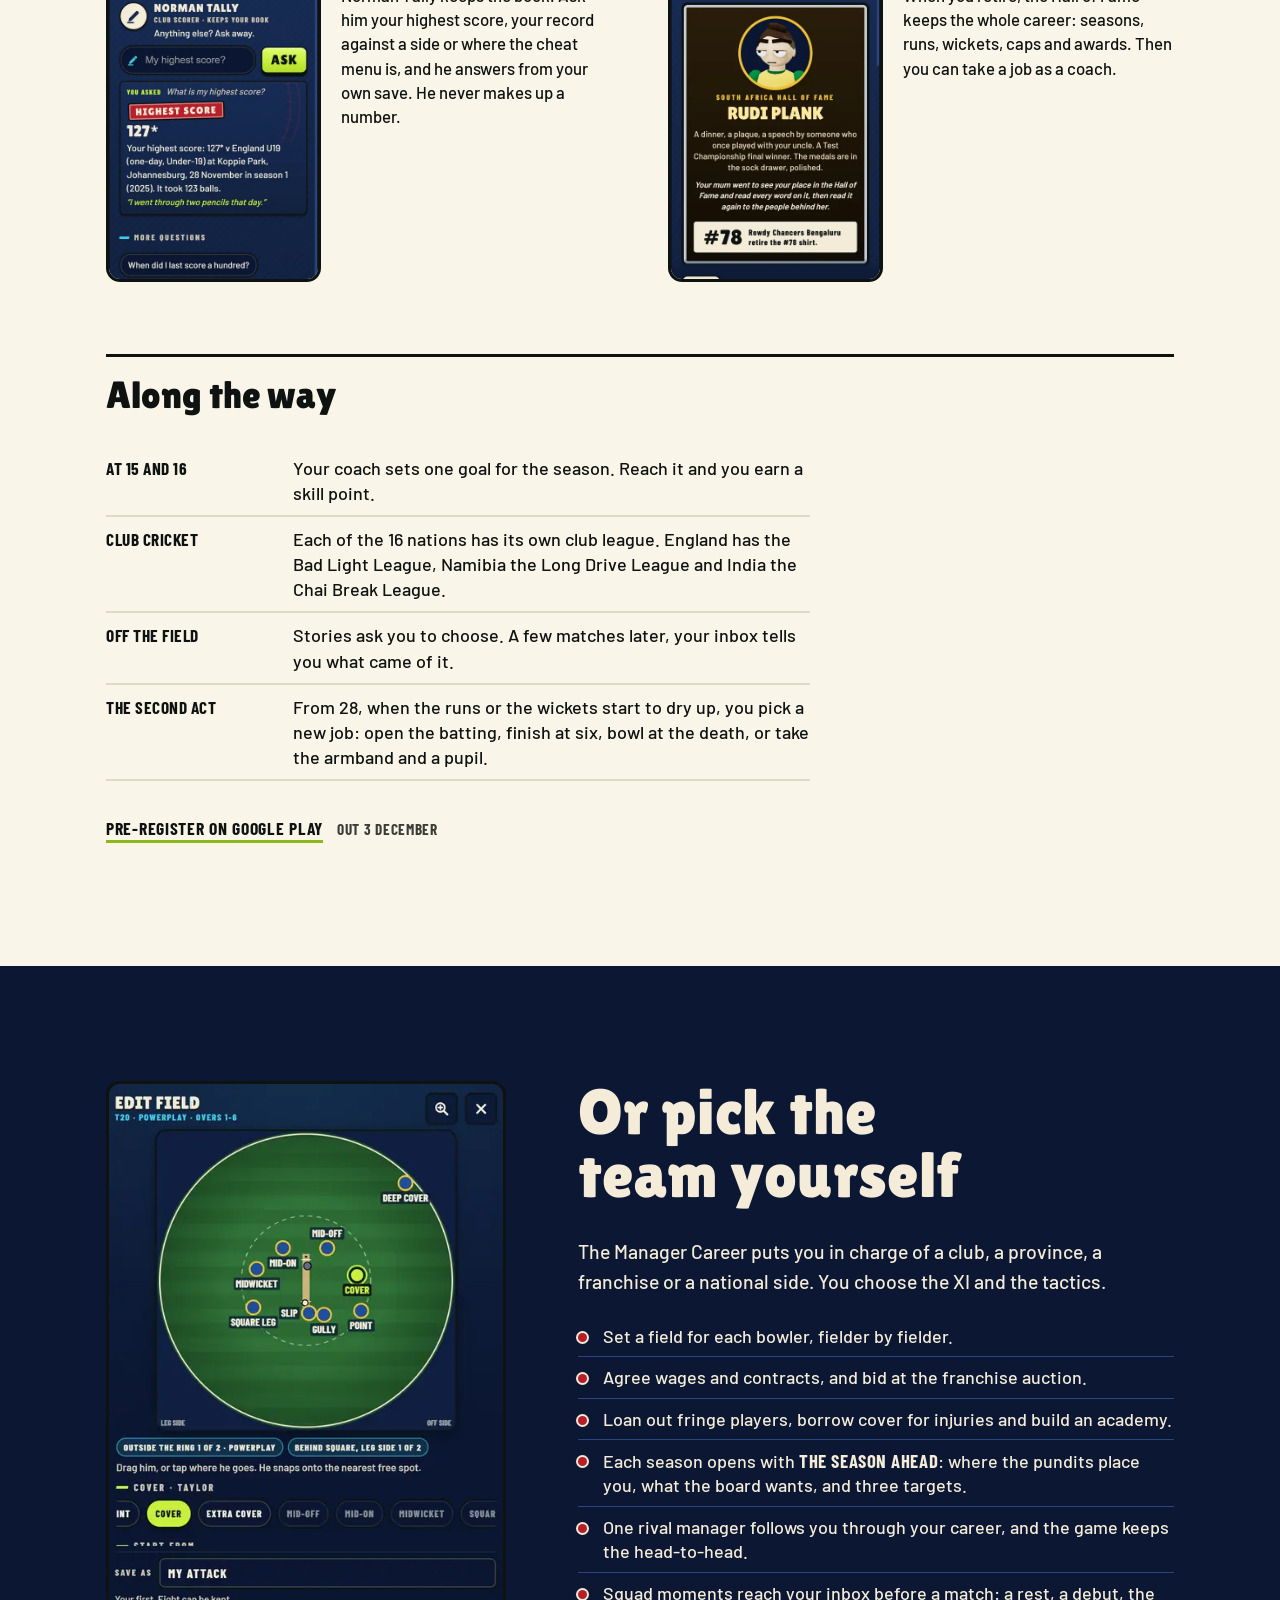
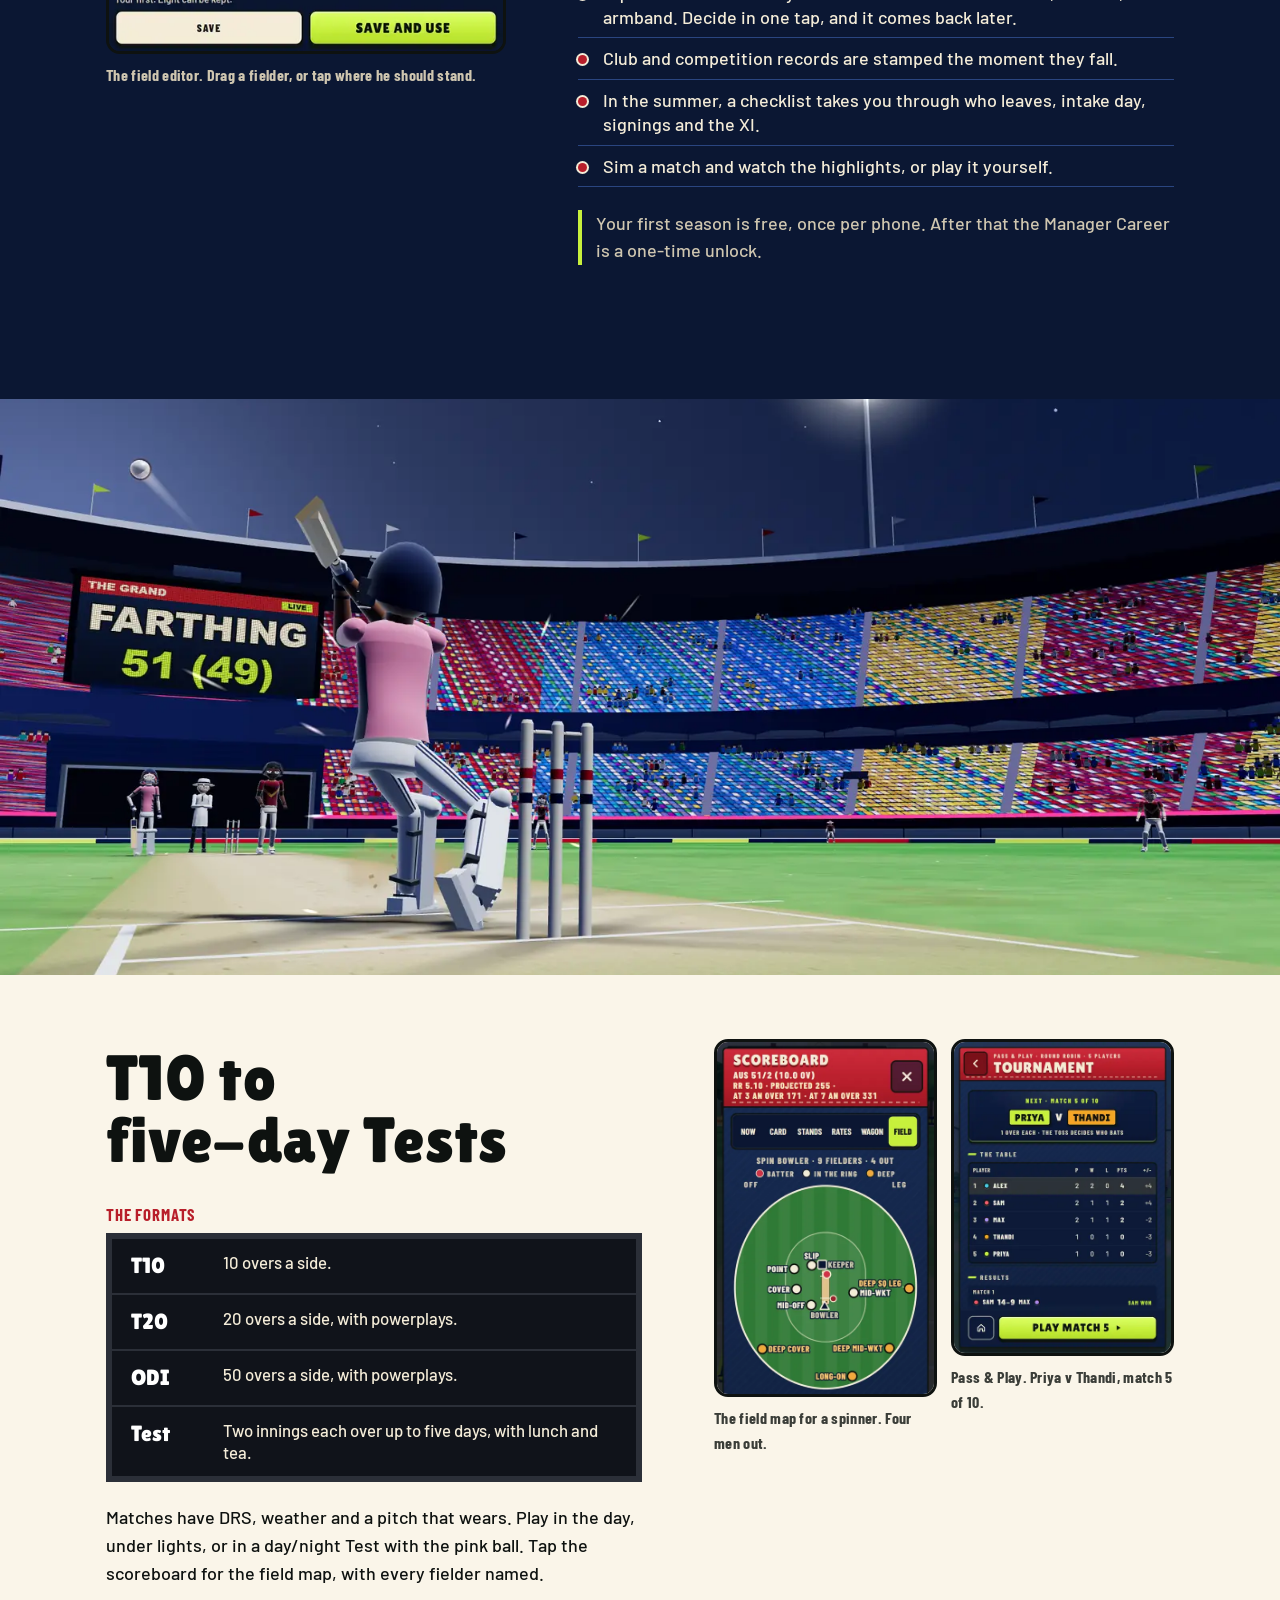
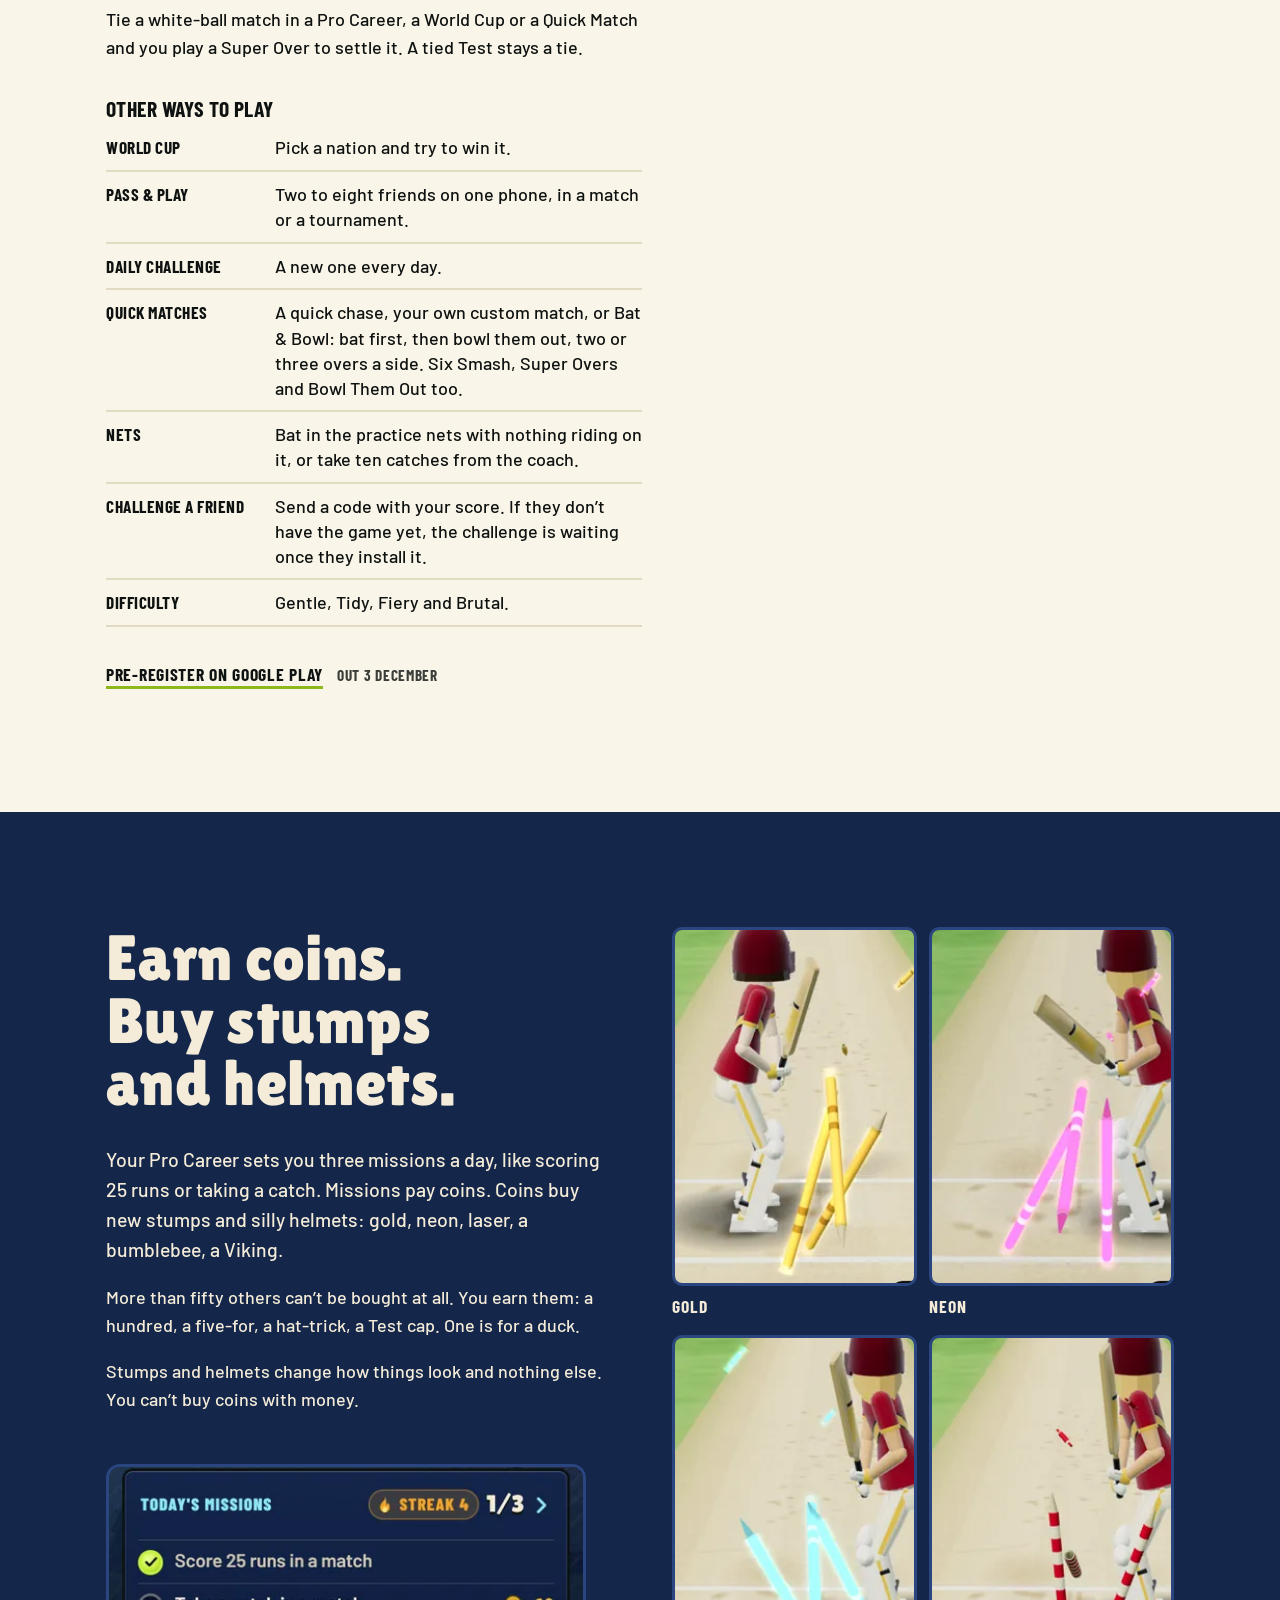
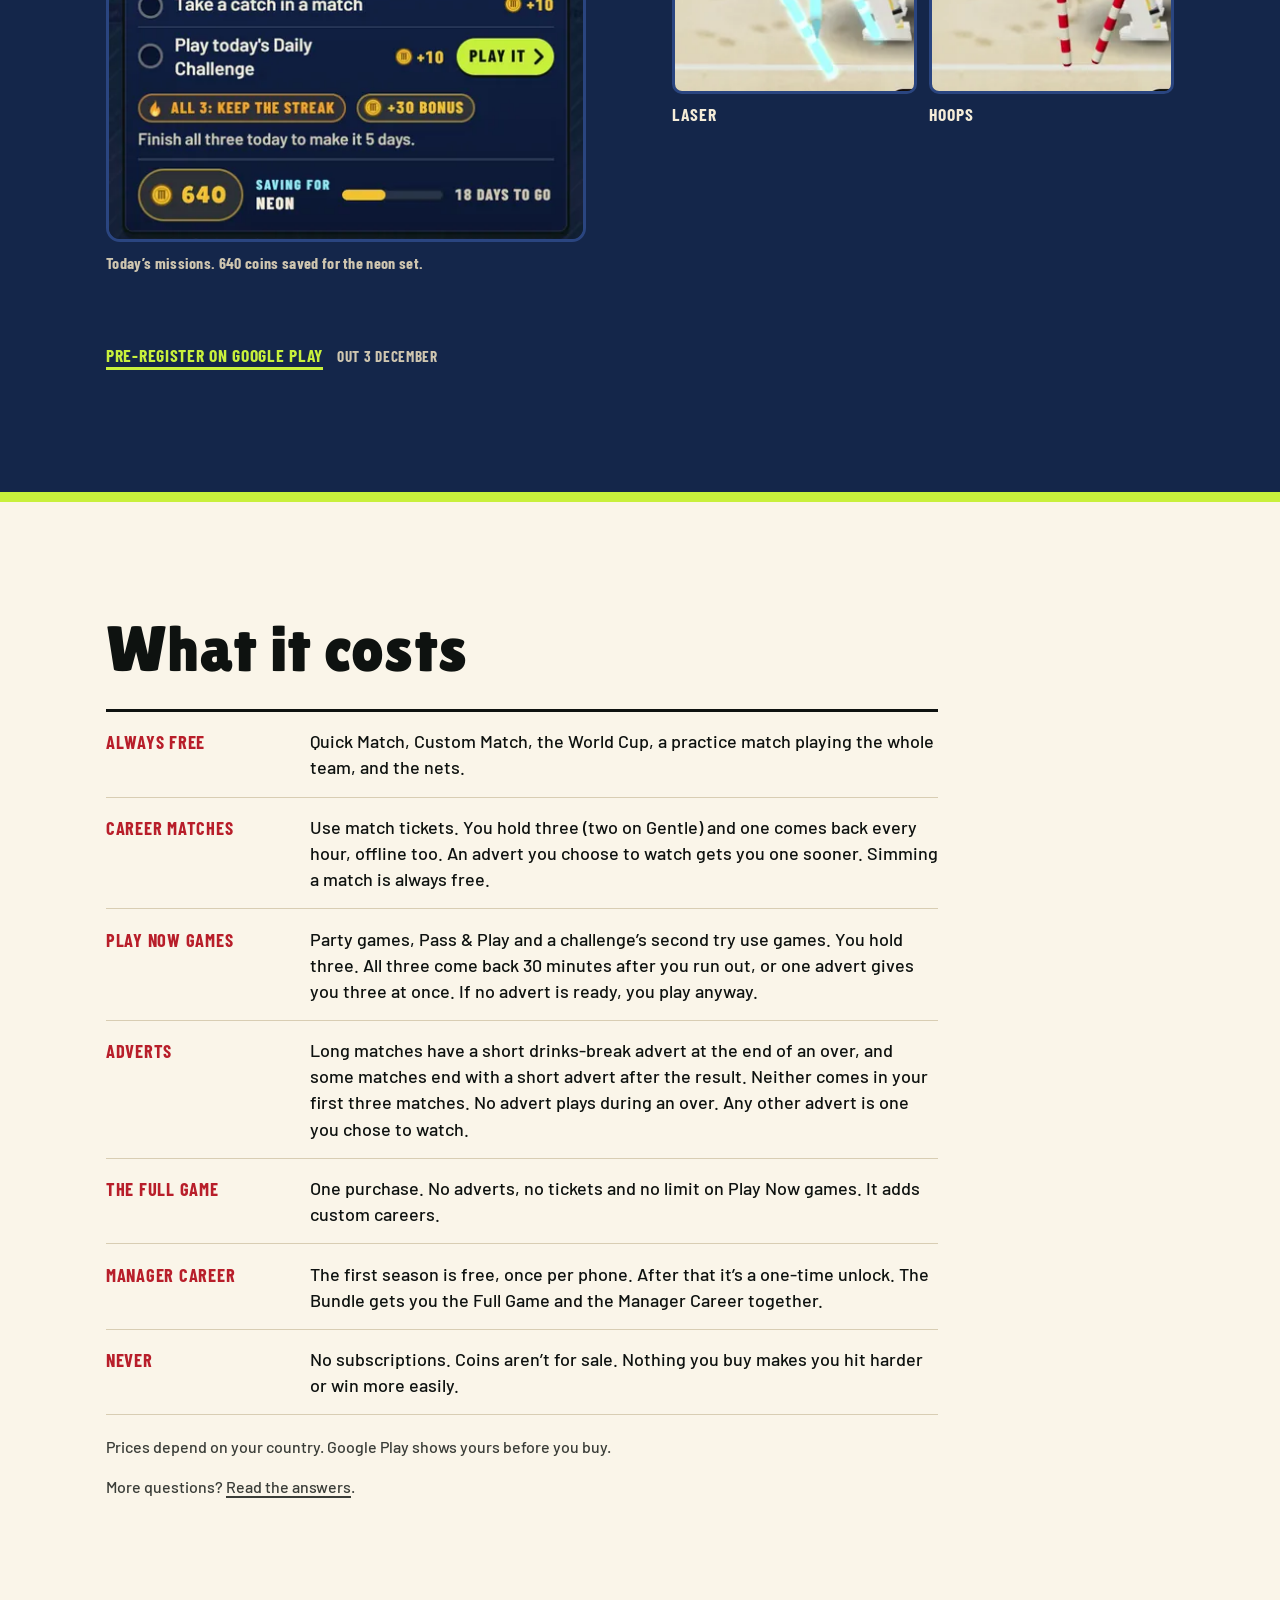
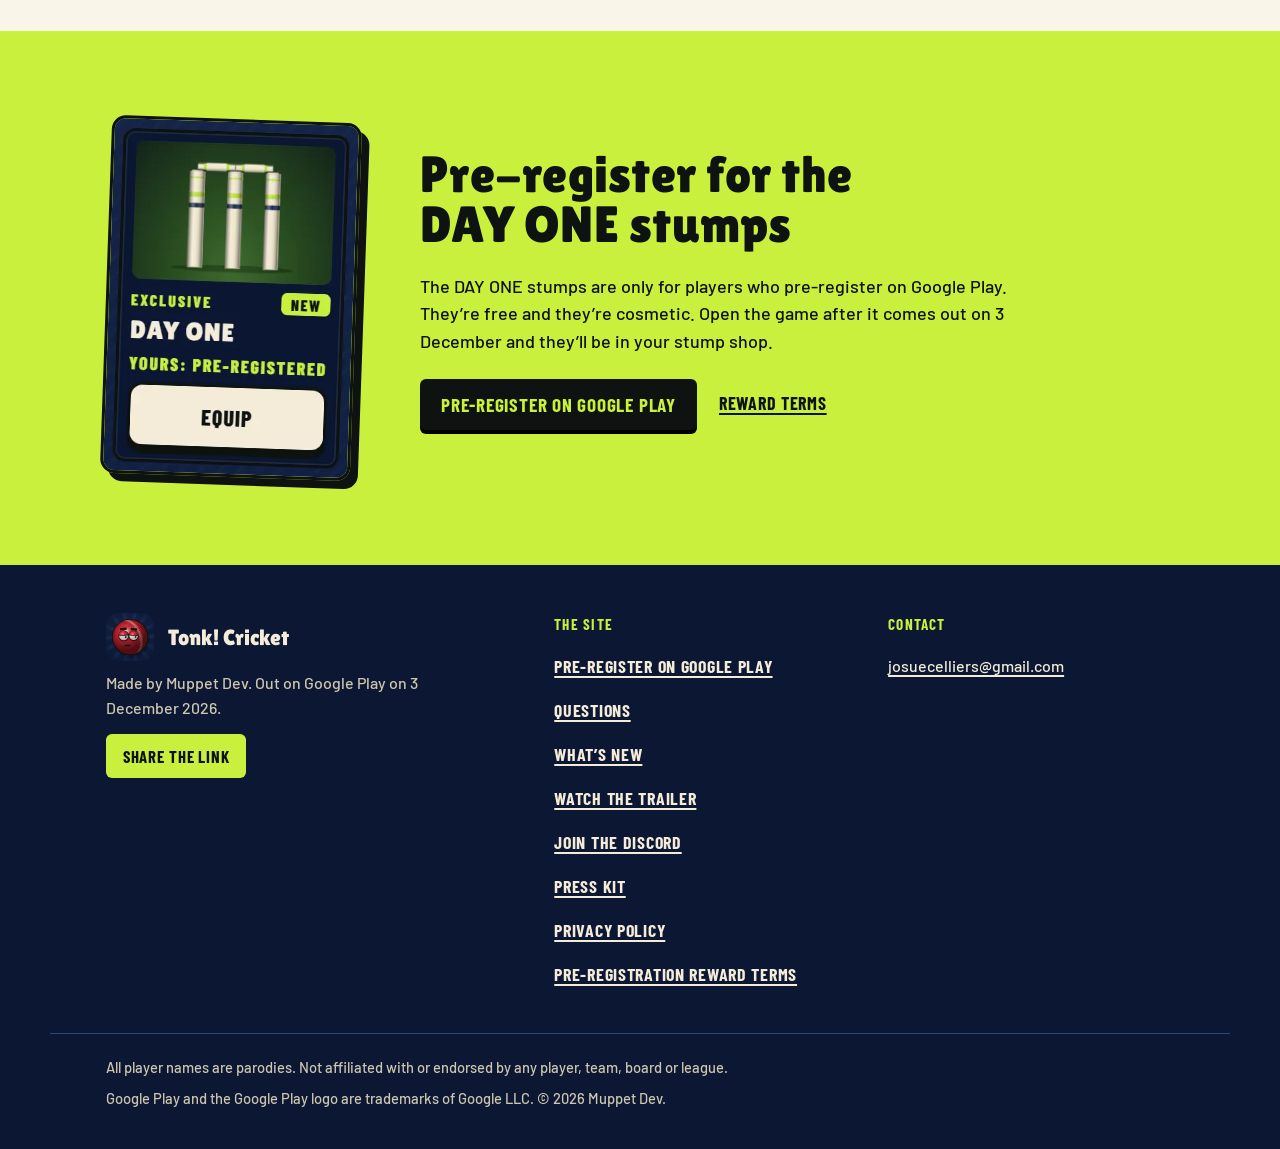
==== commit 31b18fd4: "The site, up to date before launch (18 Nov): three ways to bat (tap, swipe, aim), a bowling section " ====
--- a/index.html
+++ b/index.html
@@ -81,7 +81,7 @@
 <section class="hero" aria-labelledby="game-name">
   <div class="hero-in">
     <div class="hero-media">
-      <a class="trailer" href="https://www.youtube.com/watch?v=je57xUyOyPU" data-yt="je57xUyOyPU" aria-label="Play the trailer (52 seconds, opens a YouTube player)">
+      <a class="trailer" href="https://www.youtube.com/watch?v=je57xUyOyPU" data-yt="je57xUyOyPU" aria-label="Play the trailer (52 seconds)">
         <img src="img/trailer-640.webp" srcset="img/trailer-640.webp 640w, img/trailer-960.webp 960w" sizes="(min-width: 720px) 640px, 100vw" width="640" height="360" fetchpriority="high"
              alt="A batter in a sunhat plays the ball off his pads at dusk, with a village ground behind him.">
         <span class="play" aria-hidden="true"></span>
@@ -118,15 +118,21 @@
     </figure>
     <figure class="bat-shot">
       <img class="shot" src="img/stick-480.webp" srcset="img/stick-480.webp 480w, img/stick-720.webp 720w" sizes="(min-width: 720px) 270px, 66vw" width="480" height="690" loading="lazy" decoding="async"
-           alt="Batting with the advanced controls. The batter waits at the crease, the stick at the bottom left is aimed at cover, and the CHEEKY, DEFEND, LOFT and PLAY buttons sit beside it.">
-      <figcaption>Advanced batting. The stick is aimed through cover.</figcaption>
+           alt="Batting with the AIM controls. The batter waits at the crease, the stick at the bottom left is aimed at cover, and the CHEEKY, DEFEND, LOFT and PLAY buttons sit beside it.">
+      <figcaption>Aim batting. The stick is aimed through cover.</figcaption>
     </figure>
     </div>
     <div class="bat-copy">
-      <h2 id="bat-h">Two ways to bat</h2>
-      <p class="lead">Simple batting is three buttons. Leg side, off side, or block. Your timing decides where it goes, and <span class="ui">Loft</span> puts it in the air.</p>
-      <p>Advanced batting gives you a stick. Aim it at the gap, pick <span class="ui">Defend</span> or <span class="ui">Loft</span>, and press <span class="ui">Play</span> on time. <span class="ui">Cheeky</span> plays the sweep, the reverse sweep, the scoop or the ramp. Miss one against a spinner and the keeper has all day to take the bails off.</p>
-      <p>When you bowl, you pick pace, finger spin or wrist spin and aim at the pitch. Your bowler learns new deliveries as he gets better.</p>
+      <h2 id="bat-h">Three ways to bat</h2>
+      <p class="lead">Tap, swipe or aim. Pick the one that suits your hands. All three share the same leaderboards, and you can change in Settings at any time.</p>
+      <figure class="schemes">
+        <img class="shot" src="img/schemes-480.webp" srcset="img/schemes-480.webp 480w, img/schemes-656.webp 656w" sizes="(min-width: 720px) 340px, 76vw" width="480" height="612" loading="lazy" decoding="async"
+             alt="The game's card that asks HOW DO YOU WANT TO BAT? It has three choices. TAP: leg, off or block, tap one as the ball arrives. SWIPE: swipe where you want it to go as the ball arrives, tap to block. AIM: aim with the stick, pick a shot, press PLAY on time.">
+      </figure>
+      <p><span class="ui">Tap</span> is three buttons: leg side, off side or block. Your timing decides where it goes, and <span class="ui">Loft</span> puts it in the air.</p>
+      <p><span class="ui">Swipe</span> works the way it sounds. Swipe where you want the ball to go as it arrives, or tap to block.</p>
+      <p><span class="ui">Aim</span> gives you a stick. Point it at the gap, pick <span class="ui">Defend</span> or <span class="ui">Loft</span>, and press <span class="ui">Play</span> on time. <span class="ui">Cheeky</span> plays the sweep, the reverse sweep, the scoop or the ramp. Miss one against a spinner and the keeper has all day to take the bails off.</p>
+      <p>After each ball you face, the speed gun tells you how fast it was and what it did, like &ldquo;141 km/h, outswinger, good length&rdquo;. After a quick match, the result card describes your timing in plain words: &ldquo;Middled 6 out of 10. Usually a touch late.&rdquo;</p>
       <h3 class="sub" id="marker-h">The marker shows the length</h3>
       <p>Before each ball a marker shows where it will pitch. Its colour tells you the length, and the colour-blind setting adds a shape for each one.</p>
       <figure class="len-strip">
@@ -135,6 +141,27 @@
         <figcaption class="len-key"><span><i style="--c:#44E4F4"></i>Yorker</span><span><i style="--c:#C8F03C"></i>Full</span><span><i style="--c:#F4ECD8"></i>Good</span><span><i style="--c:#F5A524"></i>Short</span><span><i style="--c:#FF3A44"></i>Bouncer</span></figcaption>
       </figure>
     <p class="again"><a href="https://play.google.com/store/apps/details?id=com.tonkcricket.game&amp;referrer=utm_source%3Dsite%26utm_medium%3Dweb%26utm_campaign%3Dprereg%26utm_content%3Dbatting">Pre-register on Google Play</a><span>Out 3 December</span></p>
+    </div>
+  </div>
+</section>
+
+<section class="sec mgr bowl" aria-labelledby="bowl-h">
+  <div class="wrap mgr-in">
+    <figure class="mgr-shot">
+      <img class="shot" src="img/setfield-480.webp" srcset="img/setfield-480.webp 480w, img/setfield-540.webp 540w" sizes="(min-width: 720px) 400px, 66vw" width="480" height="1066" loading="lazy" decoding="async"
+           alt="The SET FIELD screen, open while bowling. A round field from above with each fielder named, the YORKER FIELD chosen, counters for the fielding rules and a USE THIS FIELD button.">
+      <figcaption>Set Field. The yorker field, with three men out.</figcaption>
+    </figure>
+    <div class="mgr-copy">
+      <h2 id="bowl-h">Bowl, and set your own field</h2>
+      <p class="lead">There are 21 deliveries across pace, finger spin and wrist spin. Pick one, aim it at the pitch, then time the release.</p>
+      <ul class="plain">
+        <li>An attacking, balanced or defensive field is one tap. <span class="ui">Set Field</span> lets you put each fielder on any of 39 named positions.</li>
+        <li>Or use a ready-made field, like the new-ball field, the yorker field or the bouncer trap.</li>
+        <li>The batter reads your field. Leave too few men out and he goes over the top.</li>
+        <li>Batters learn. Keep bowling the same ball to the same spot and he&rsquo;ll start reading it.</li>
+        <li>If you bat with swipe, you bowl with it too. Slide up from the <span class="ui">Bowl</span> button to aim, let go to run in, and flick to release.</li>
+      </ul>
     </div>
   </div>
 </section>
@@ -202,6 +229,15 @@
         </figure>
       </div>
     </div>
+    <div class="written along">
+      <h3 id="along-h">Along the way</h3>
+      <dl class="modes">
+        <div><dt>At 15 and 16</dt><dd>Your coach sets one goal for the season. Reach it and you earn a skill point.</dd></div>
+        <div><dt>Club cricket</dt><dd>Each of the 16 nations has its own club league. England has the Bad Light League, Namibia the Long Drive League and India the Chai Break League.</dd></div>
+        <div><dt>Off the field</dt><dd>Stories ask you to choose. A few matches later, your inbox tells you what came of it.</dd></div>
+        <div><dt>The second act</dt><dd>From 28, when the runs or the wickets start to dry up, you pick a new job: open the batting, finish at six, bowl at the death, or take the armband and a pupil.</dd></div>
+      </dl>
+    </div>
     <p class="again"><a href="https://play.google.com/store/apps/details?id=com.tonkcricket.game&amp;referrer=utm_source%3Dsite%26utm_medium%3Dweb%26utm_campaign%3Dprereg%26utm_content%3Dcareer">Pre-register on Google Play</a><span>Out 3 December</span></p>
   </div>
 </section>
@@ -219,8 +255,12 @@
       <ul class="plain">
         <li>Set a field for each bowler, fielder by fielder.</li>
         <li>Agree wages and contracts, and bid at the franchise auction.</li>
-        <li>Loan out fringe players and borrow cover for injuries.</li>
-        <li>Build an academy and play friendlies against all-time XIs.</li>
+        <li>Loan out fringe players, borrow cover for injuries and build an academy.</li>
+        <li>Each season opens with <span class="ui">The Season Ahead</span>: where the pundits place you, what the board wants, and three targets.</li>
+        <li>One rival manager follows you through your career, and the game keeps the head-to-head.</li>
+        <li>Squad moments reach your inbox before a match: a rest, a debut, the armband. Decide in one tap, and it comes back later.</li>
+        <li>Club and competition records are stamped the moment they fall.</li>
+        <li>In the summer, a checklist takes you through who leaves, intake day, signings and the XI.</li>
         <li>Sim a match and watch the highlights, or play it yourself.</li>
       </ul>
       <p class="note">Your first season is free, once per phone. After that the Manager Career is a one-time unlock.</p>
@@ -246,13 +286,15 @@
         </tbody>
       </table>
       <p>Matches have DRS, weather and a pitch that wears. Play in the day, under lights, or in a day/night Test with the pink ball. Tap the scoreboard for the field map, with every fielder named.</p>
+      <p>Tie a white-ball match in a Pro Career, a World Cup or a Quick Match and you play a Super Over to settle it. A tied Test stays a tie.</p>
       <h3 class="sub">Other ways to play</h3>
       <dl class="modes">
         <div><dt>World Cup</dt><dd>Pick a nation and try to win it.</dd></div>
         <div><dt>Pass &amp; Play</dt><dd>Two to eight friends on one phone, in a match or a tournament.</dd></div>
         <div><dt>Daily challenge</dt><dd>A new one every day.</dd></div>
-        <div><dt>Quick matches</dt><dd>A quick chase or your own custom match. Six Smash, Super Overs and Bowl Them Out too.</dd></div>
-        <div><dt>Nets</dt><dd>Bat with nothing riding on it.</dd></div>
+        <div><dt>Quick matches</dt><dd>A quick chase, your own custom match, or Bat &amp; Bowl: bat first, then bowl them out, two or three overs a side. Six Smash, Super Overs and Bowl Them Out too.</dd></div>
+        <div><dt>Nets</dt><dd>Bat in the practice nets with nothing riding on it, or take ten catches from the coach.</dd></div>
+        <div><dt>Challenge a friend</dt><dd>Send a code with your score. If they don&rsquo;t have the game yet, the challenge is waiting once they install it.</dd></div>
         <div><dt>Difficulty</dt><dd>Gentle, Tidy, Fiery and Brutal.</dd></div>
       </dl>
       <p class="again"><a href="https://play.google.com/store/apps/details?id=com.tonkcricket.game&amp;referrer=utm_source%3Dsite%26utm_medium%3Dweb%26utm_campaign%3Dprereg%26utm_content%3Dformats">Pre-register on Google Play</a><span>Out 3 December</span></p>
@@ -367,22 +409,23 @@
 
 <script>
 (function () {
-  // The trailer: nothing is asked of YouTube until the visitor presses play. Without JavaScript the link opens YouTube.
+  // The trailer: nothing loads until the visitor presses play, then our own MP4 plays here. Without JavaScript the link opens YouTube.
   var tr = document.querySelector('a.trailer[data-yt]');
   if (tr) {
-    var warm = function () {
-      if (warm.done) return; warm.done = true;
-      var l = document.createElement('link'); l.rel = 'preconnect'; l.href = 'https://www.youtube-nocookie.com'; document.head.appendChild(l);
-    };
-    tr.addEventListener('pointerover', warm); tr.addEventListener('touchstart', warm, { passive: true });
     tr.addEventListener('click', function (e) {
       if (e.metaKey || e.ctrlKey || e.shiftKey || e.button) return;
       e.preventDefault();
-      var box = document.createElement('div'), f = document.createElement('iframe');
+      // (16 Nov: the trailer plays from this site. YouTube's embed asked some phones to "sign in to confirm you're not a
+      // bot"; our own MP4 plays everywhere. Nothing loads until the tap.)
+      var box = document.createElement('div'), f = document.createElement('video');
       box.className = 'trailer trailer--on';
-      f.src = 'https://www.youtube-nocookie.com/embed/' + tr.getAttribute('data-yt') + '?autoplay=1&rel=0&playsinline=1&modestbranding=1';
-      f.title = 'Tonk! Cricket trailer'; f.allow = 'autoplay; encrypted-media; picture-in-picture; fullscreen'; f.allowFullscreen = true; f.loading = 'eager';
-      box.appendChild(f); tr.parentNode.replaceChild(box, tr); f.focus();
+      f.src = '/press/tonk-cricket-trailer-16x9.mp4'; f.controls = true; f.autoplay = true; f.playsInline = true;
+      f.setAttribute('playsinline', ''); f.preload = 'auto'; f.poster = '/img/trailer-960.webp';
+      f.setAttribute('aria-label', 'Tonk! Cricket trailer, 52 seconds');
+      f.style.width = '100%'; f.style.height = '100%'; f.style.display = 'block'; f.style.background = '#000';
+      box.appendChild(f); tr.parentNode.replaceChild(box, tr);
+      var pr = f.play && f.play(); if (pr && pr.catch) pr.catch(function () {});
+      f.focus();
     });
   }
   // The clip of the last ball (0.4 MB). On a phone it waits for a tap. On a bigger screen it loads after the page has, once it is in
--- a/site.css
+++ b/site.css
@@ -460,6 +460,21 @@
   .records img { width: min(56vw, 230px); }
 }
 
+/* 18 Nov: the game's own HOW DO YOU WANT TO BAT? card, the career's extras, two screens side by side in a news post */
+.schemes { width: min(76vw, 340px); margin: 1.2rem 0 1.5rem; }
+.schemes .shot { box-shadow: 6px 6px 0 var(--ink); }
+@media (min-width: 720px) { .bowl .mgr-in { grid-template-columns: minmax(220px, 320px) minmax(0, 1fr); } }
+.along .modes { max-width: 44rem; }
+.along .modes > div { grid-template-columns: 9.5em minmax(0, 1fr); }
+@media (max-width: 420px) { .along .modes > div { grid-template-columns: 1fr; } }
+.post-shots { display: grid; grid-template-columns: repeat(2, minmax(0, 220px)); gap: 14px; margin: 1.2rem 0 1.4rem; }
+.post-shots img { width: 100%; border-radius: 12px; border: 3px solid var(--ink); background: var(--navy); }
+.post-shots figcaption { color: var(--ink-soft); }
+@media (prefers-color-scheme: dark) {
+  .post-shots img { border-color: var(--navy-hi); }
+  .post-shots figcaption { color: var(--cream-dim); }
+}
+
 /* ---------------------------------------------------------------- a dark scheme: the paper sections go navy; the
    screenshots, the lime band and the buttons stay as they are */
 @media (prefers-color-scheme: dark) {
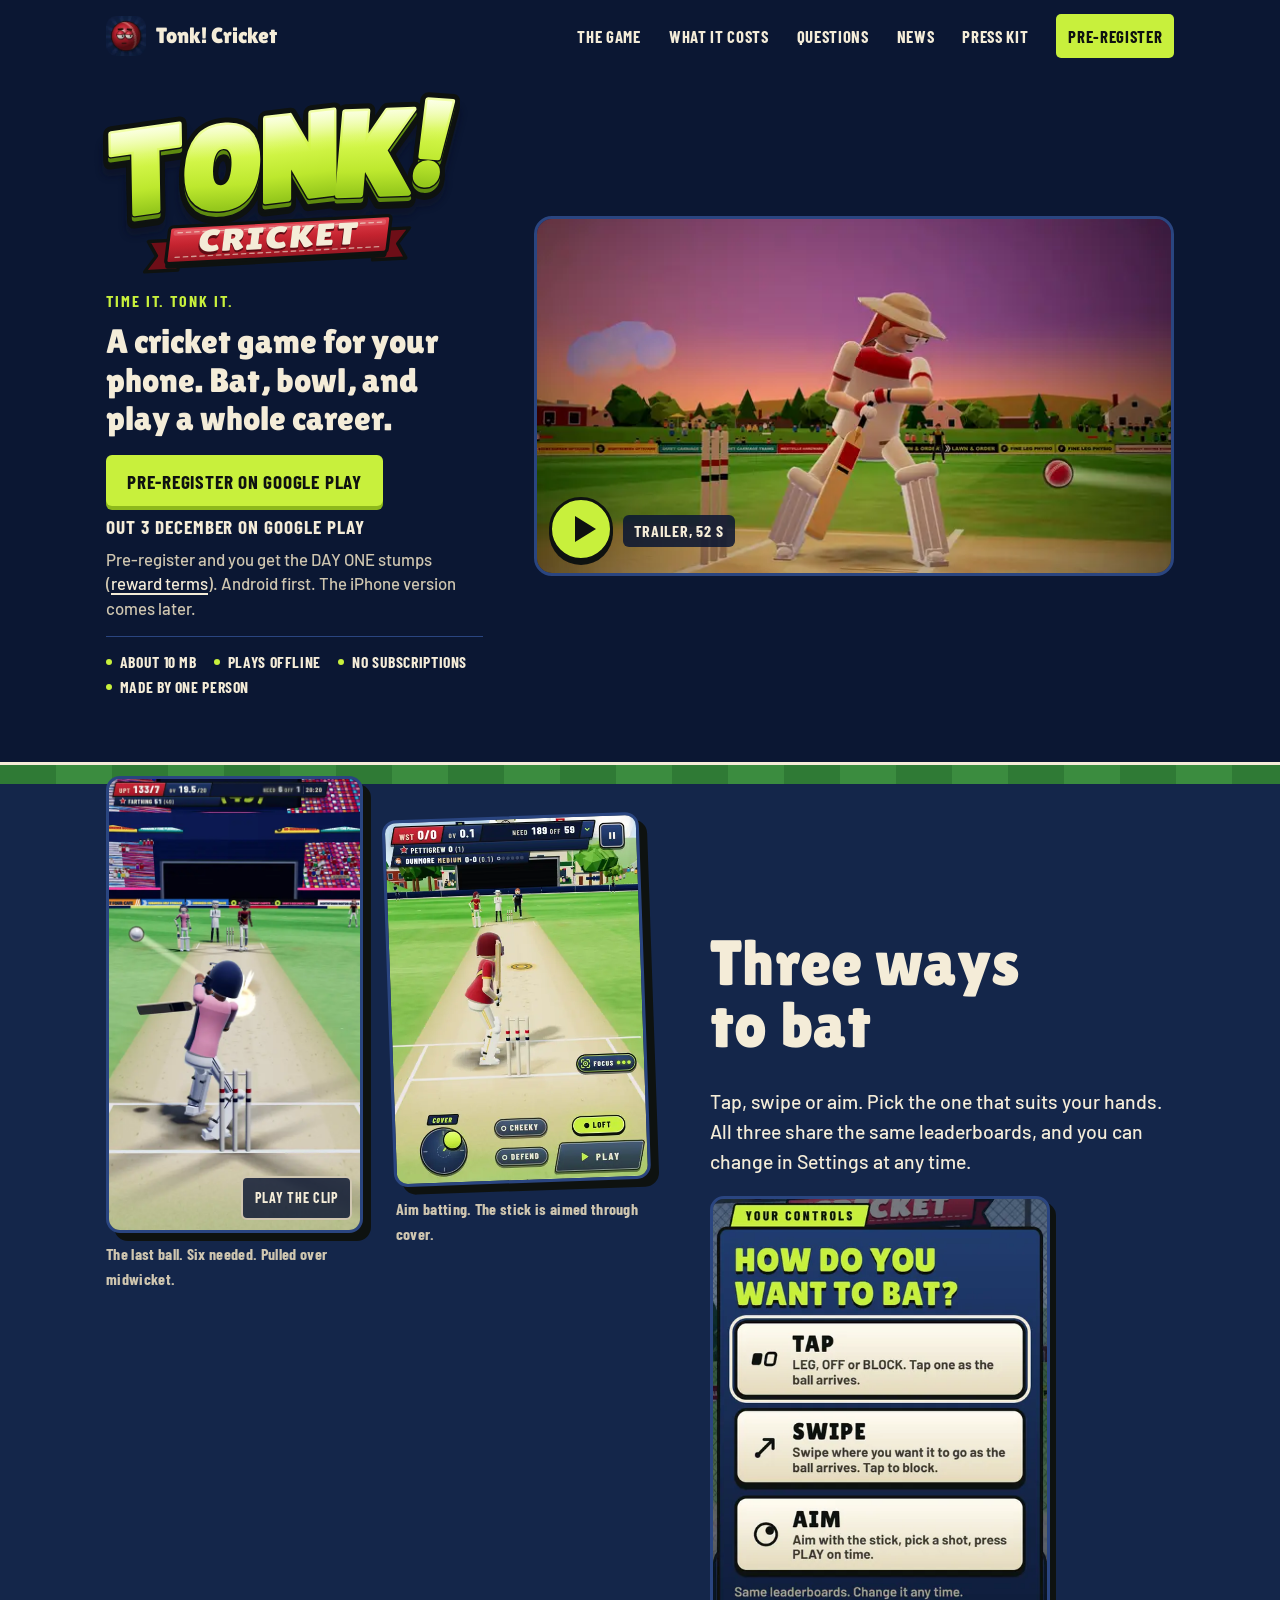
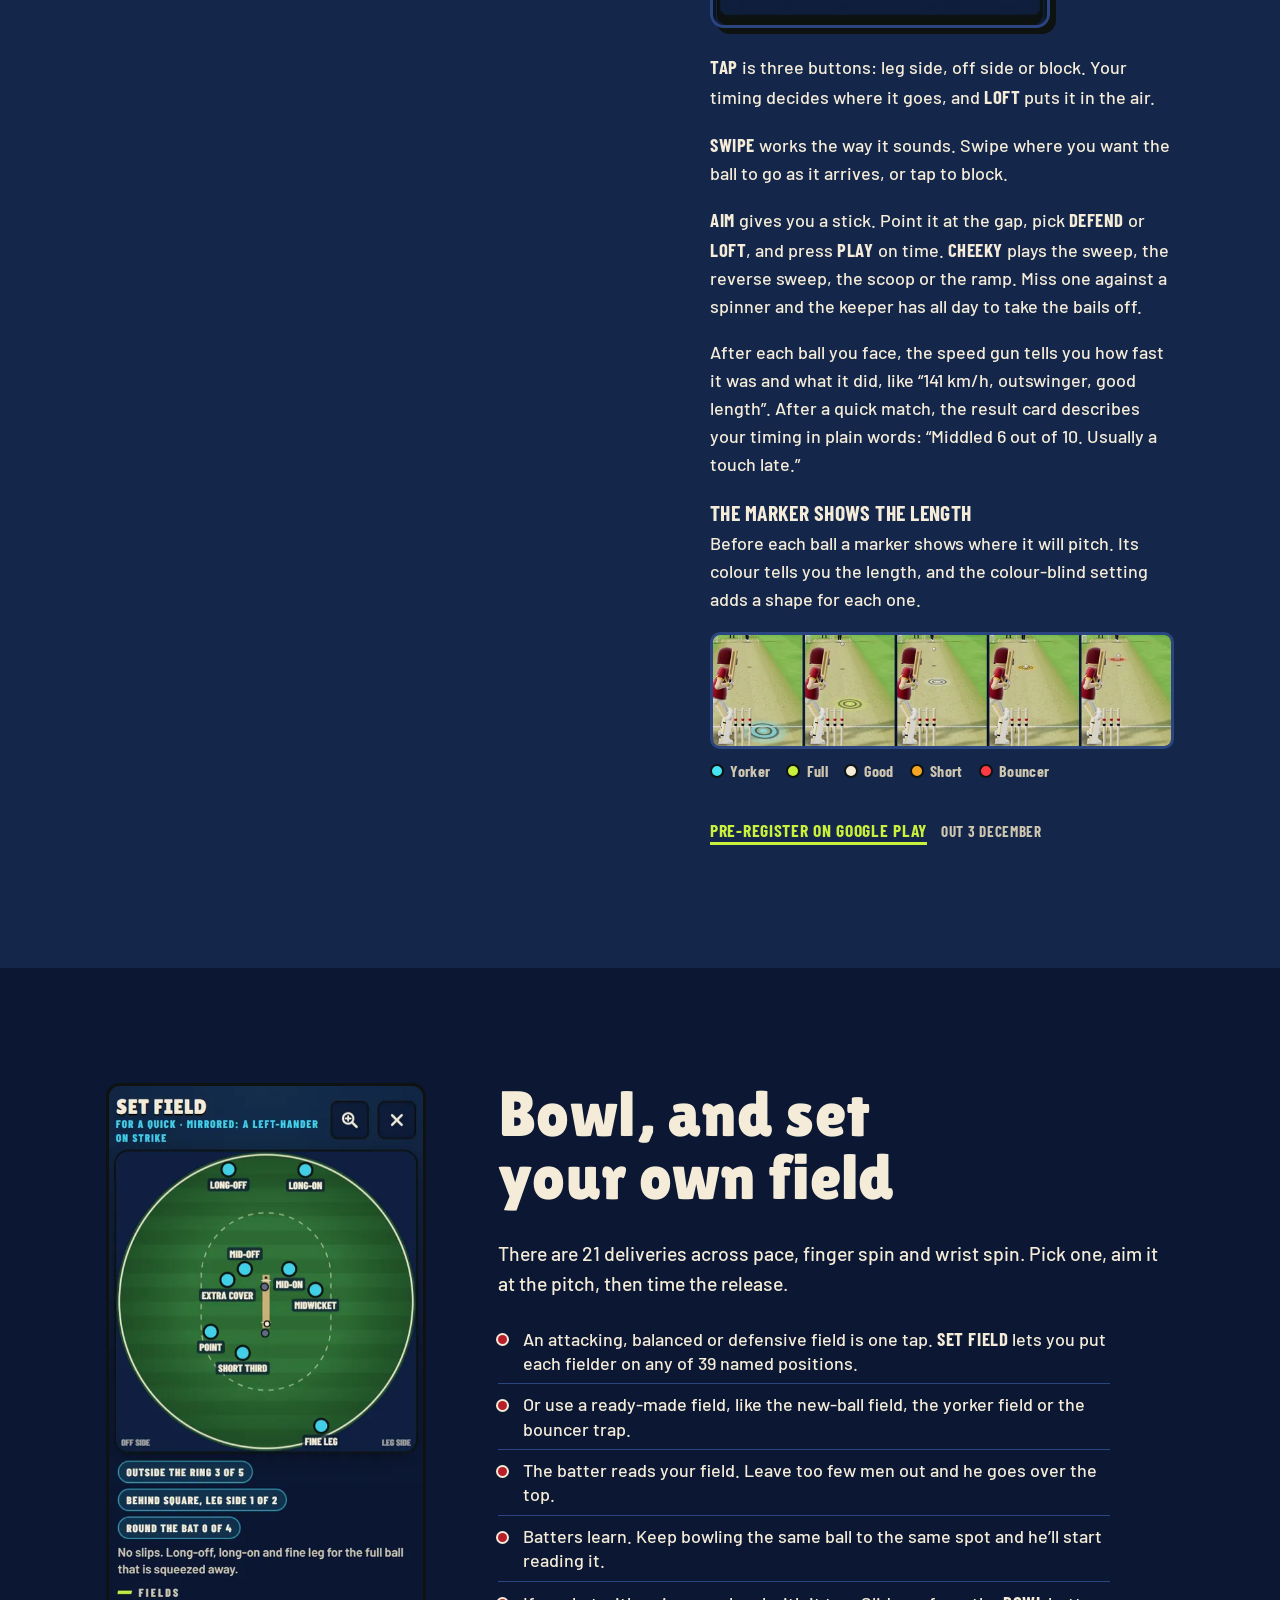
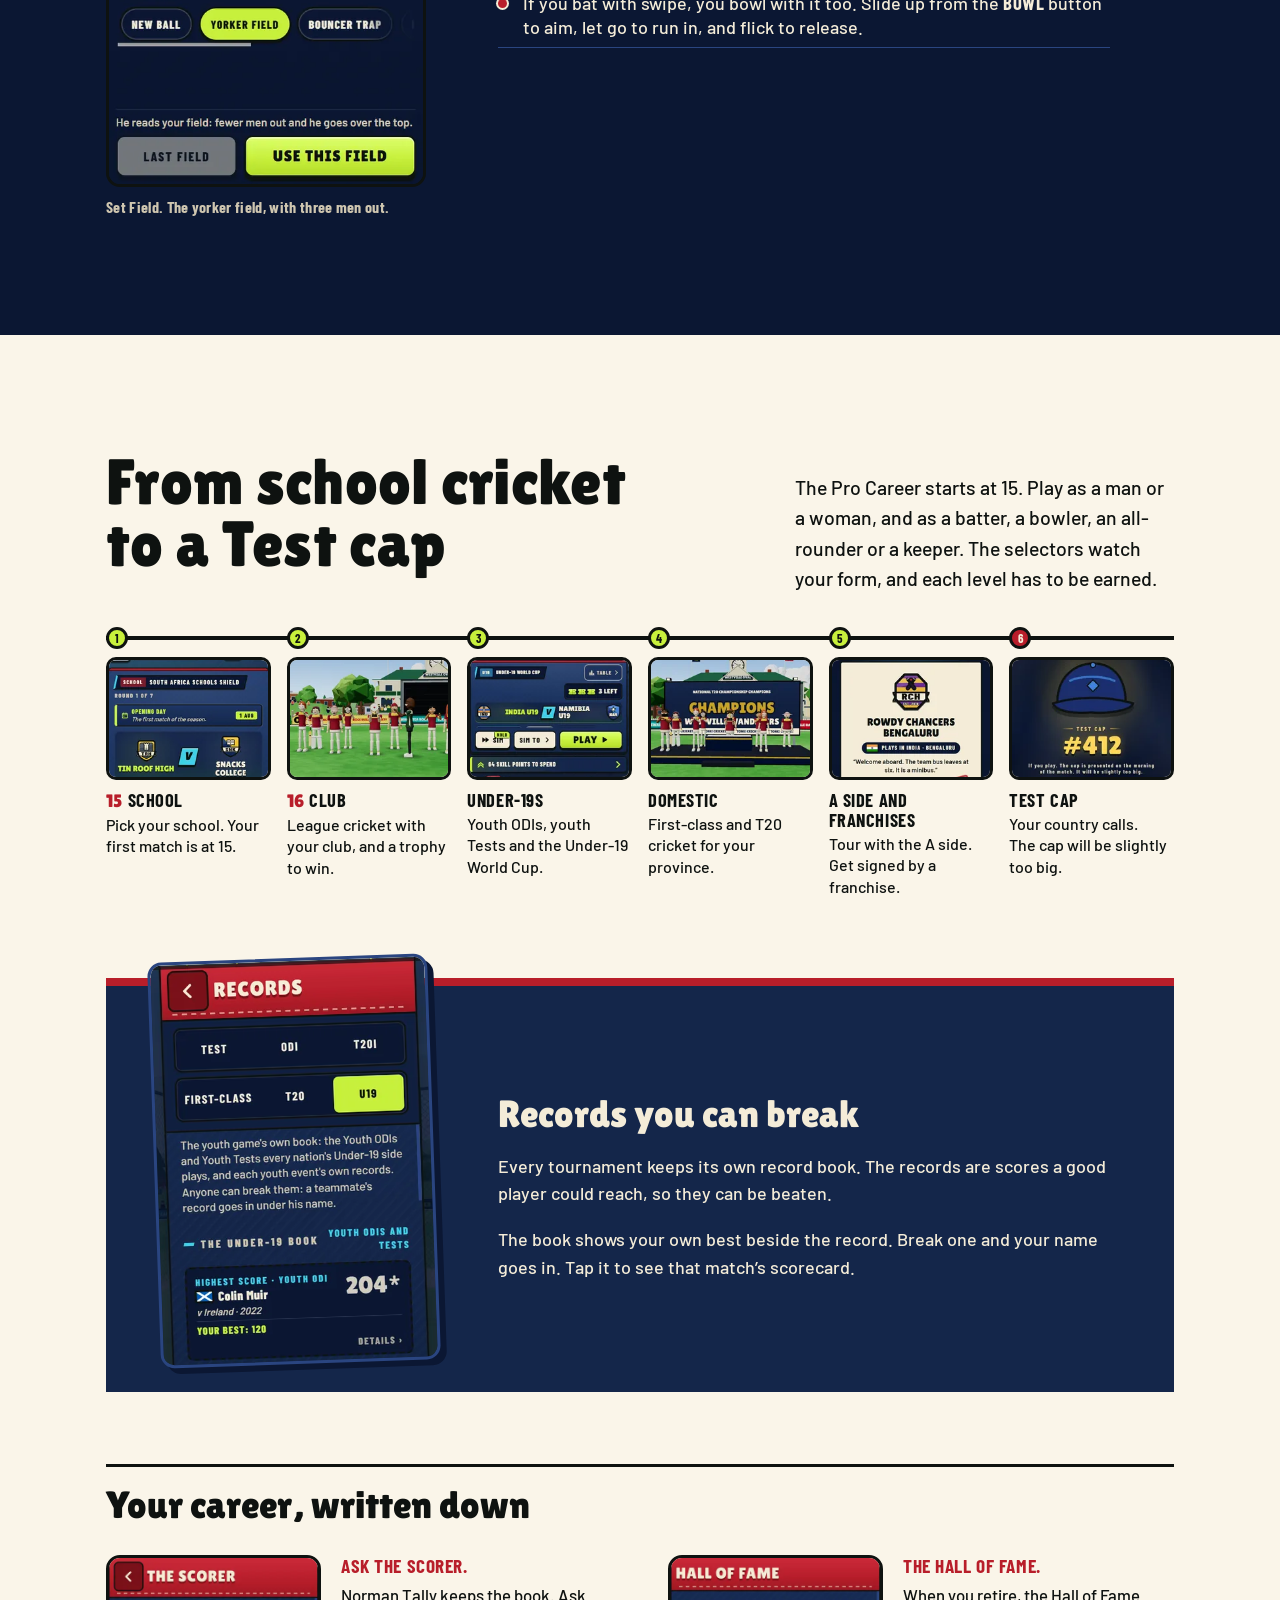
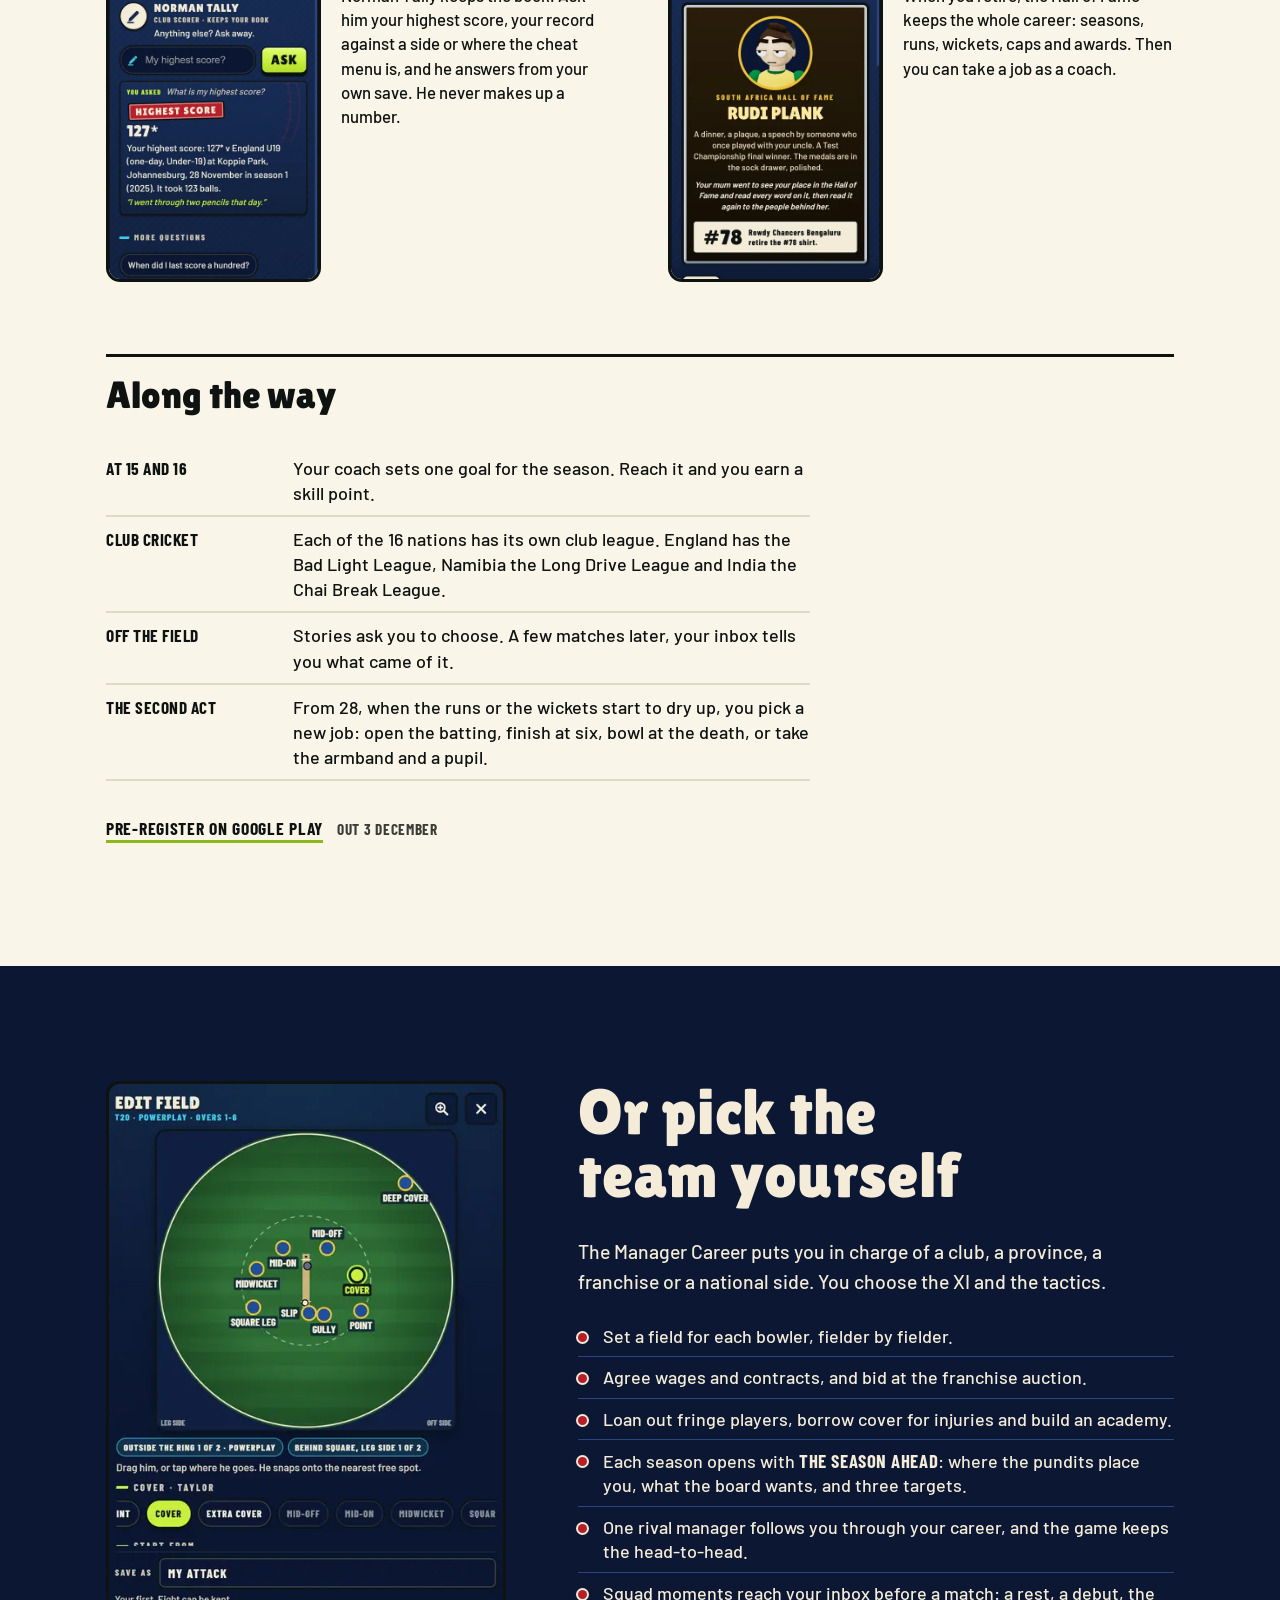
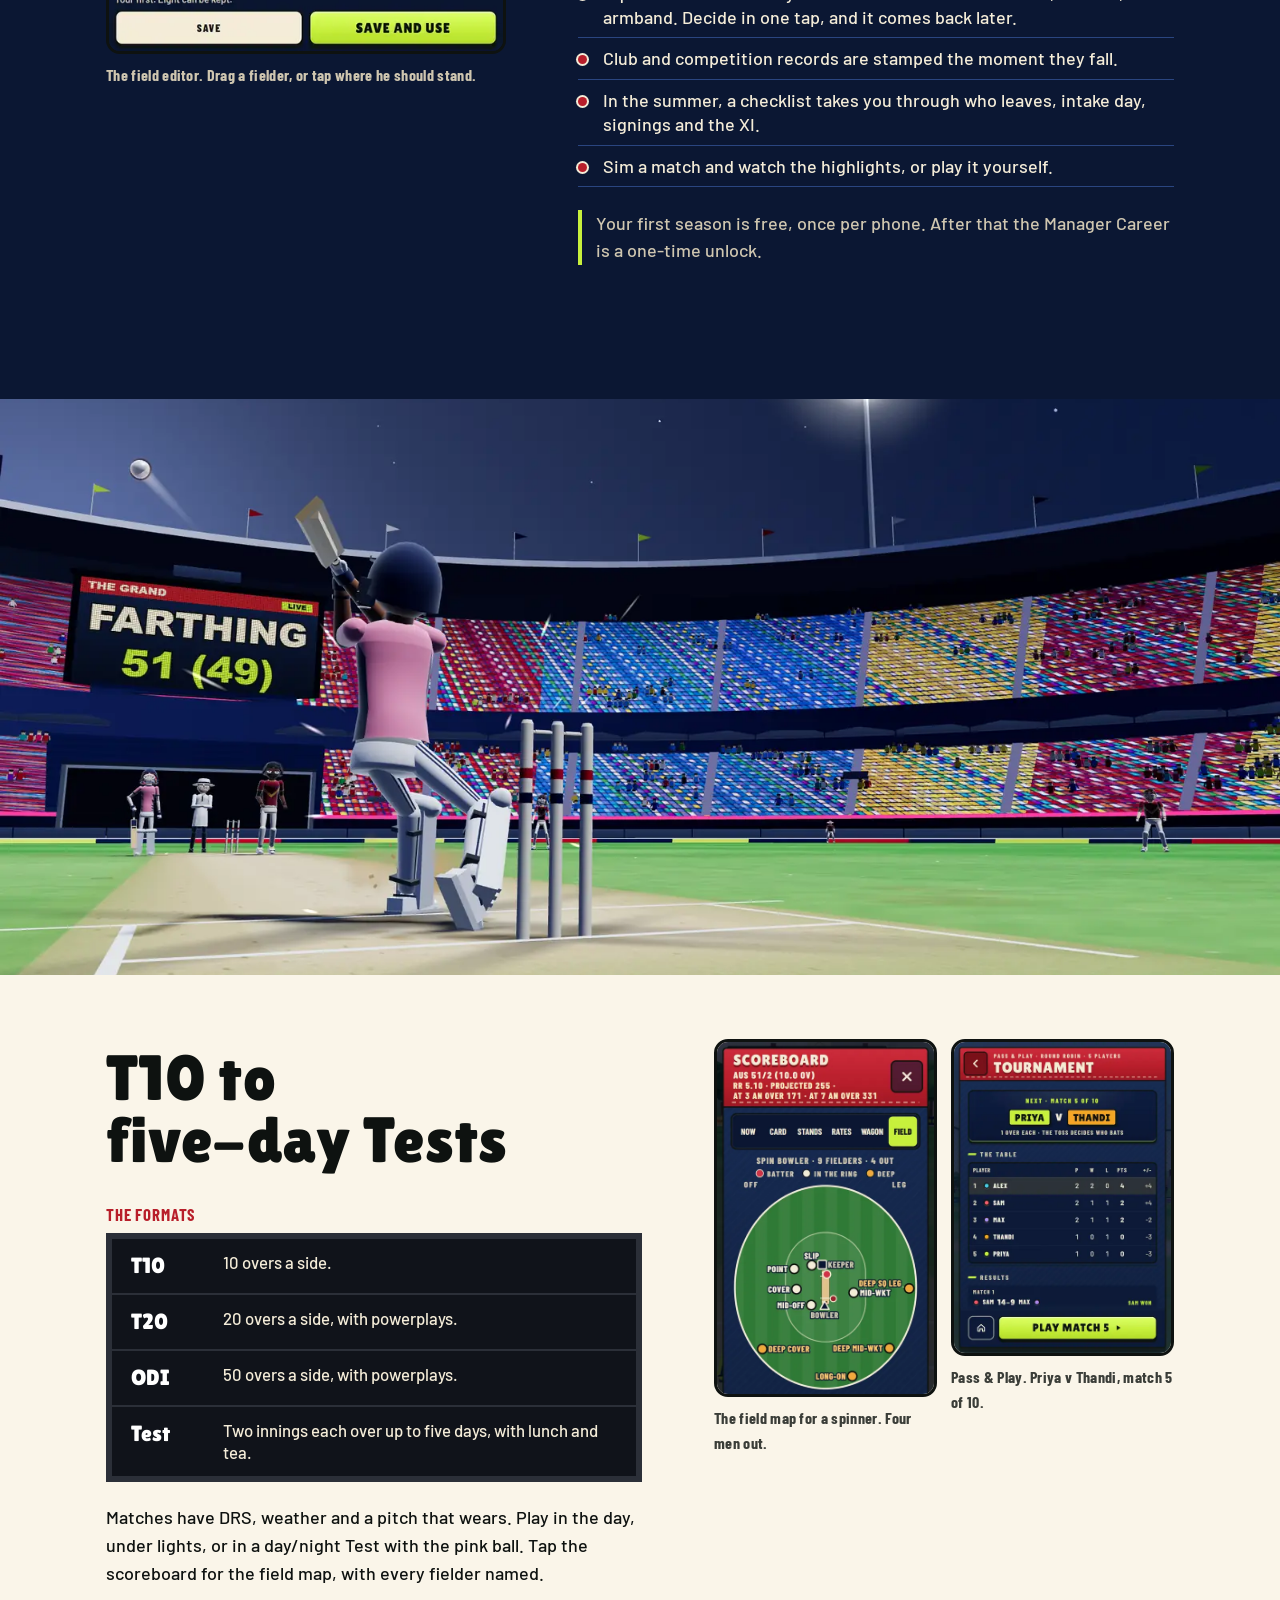
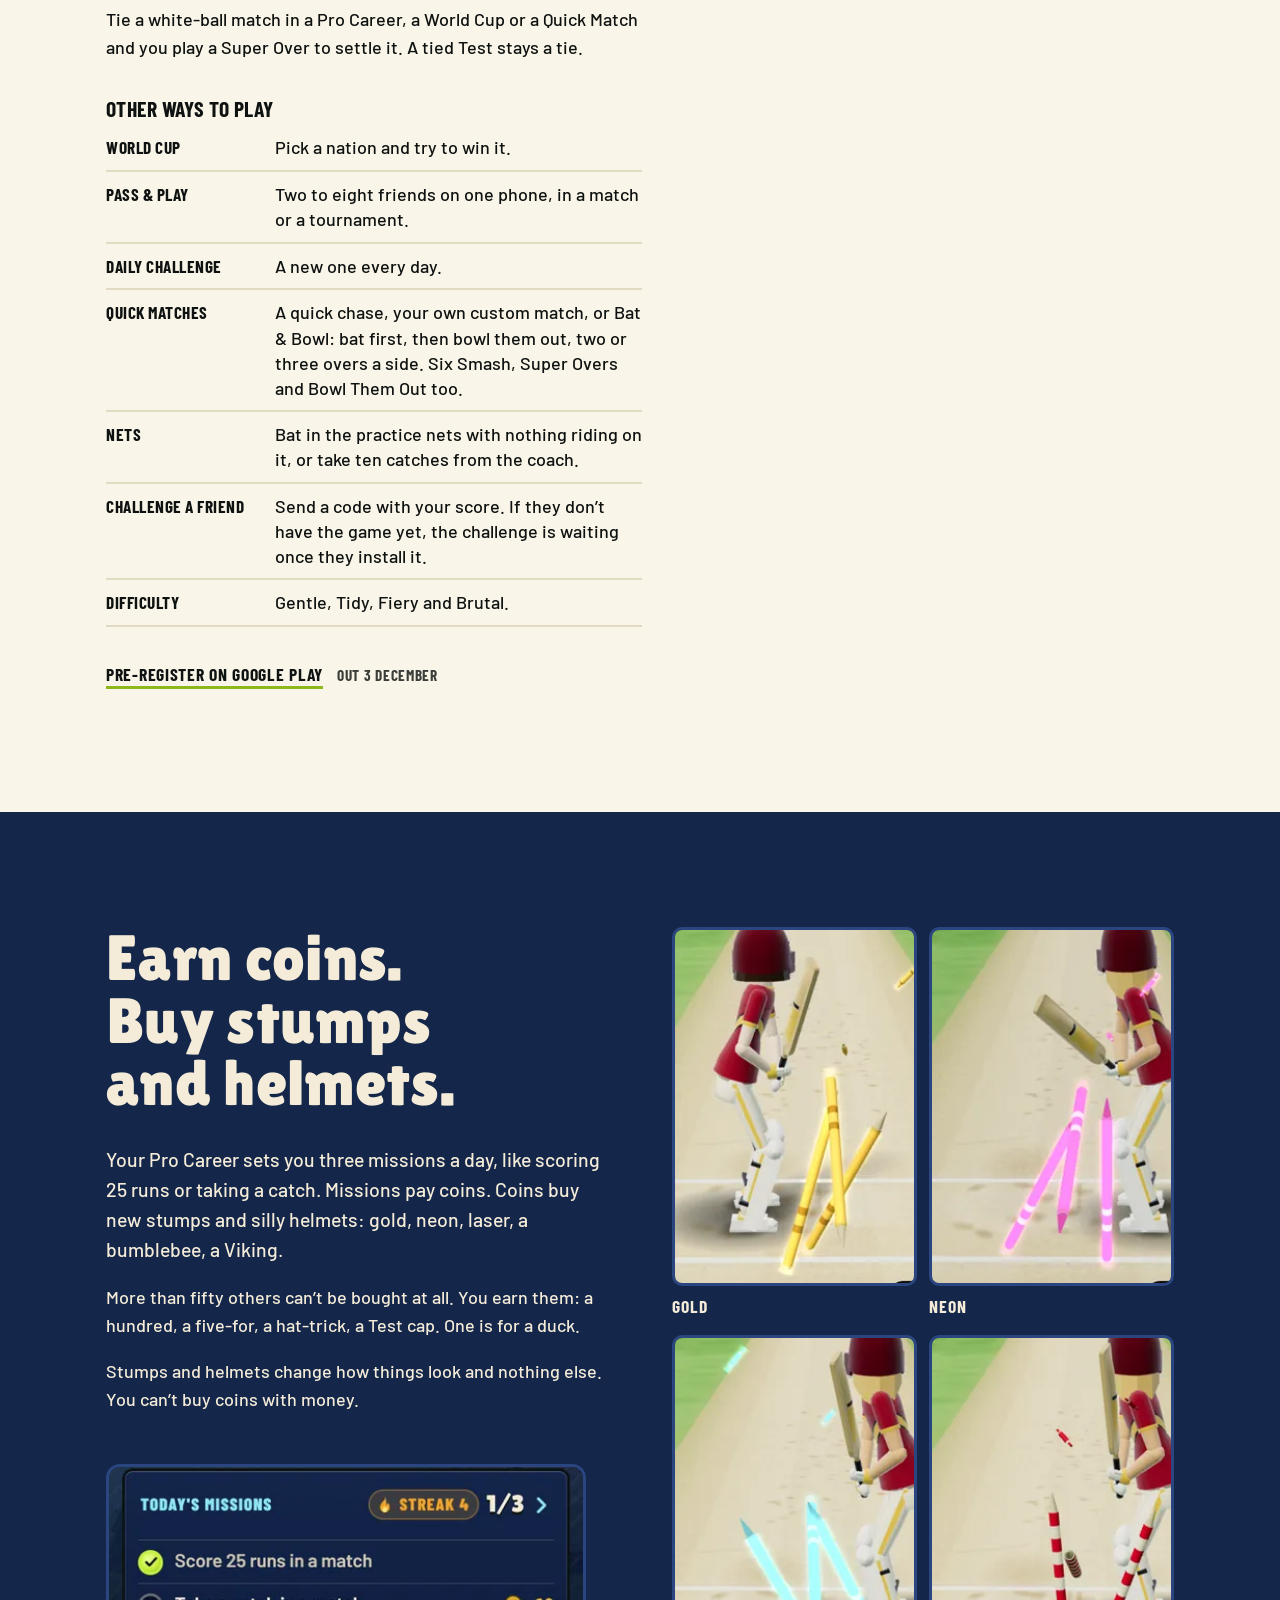
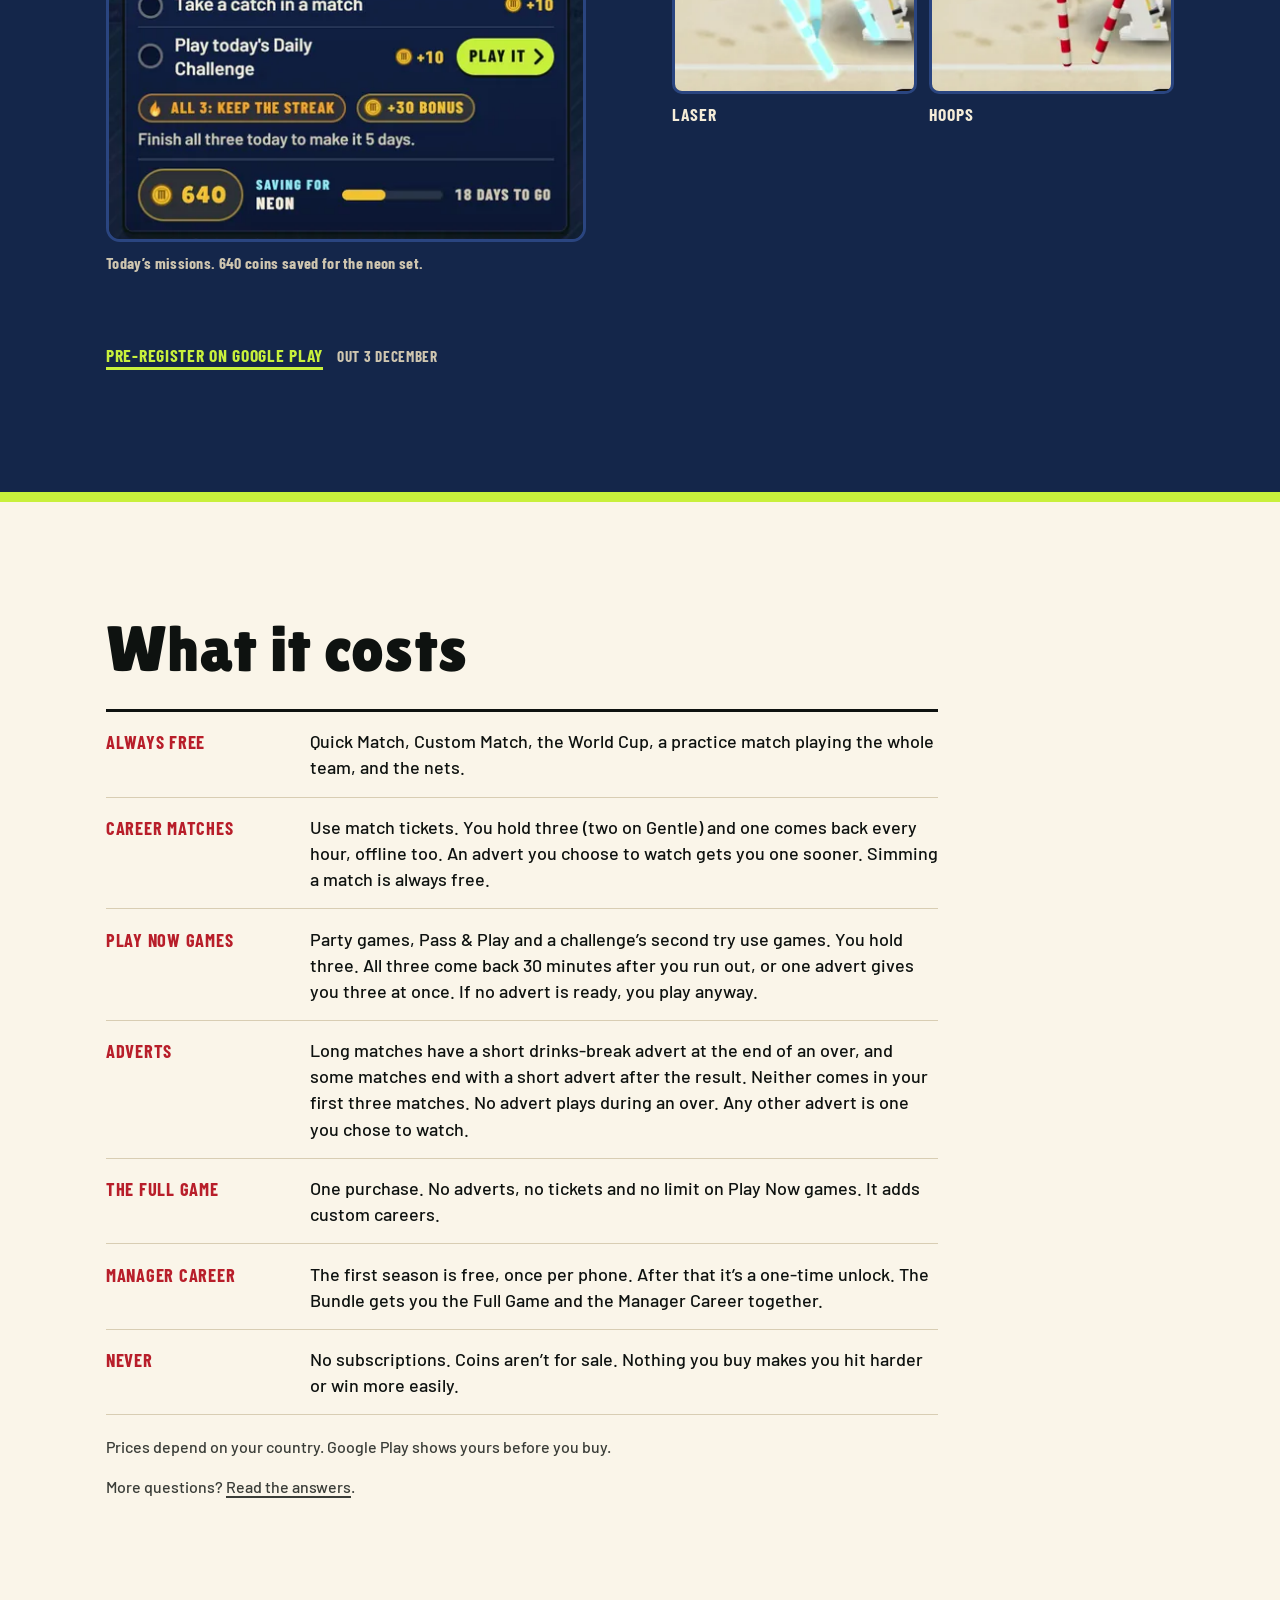
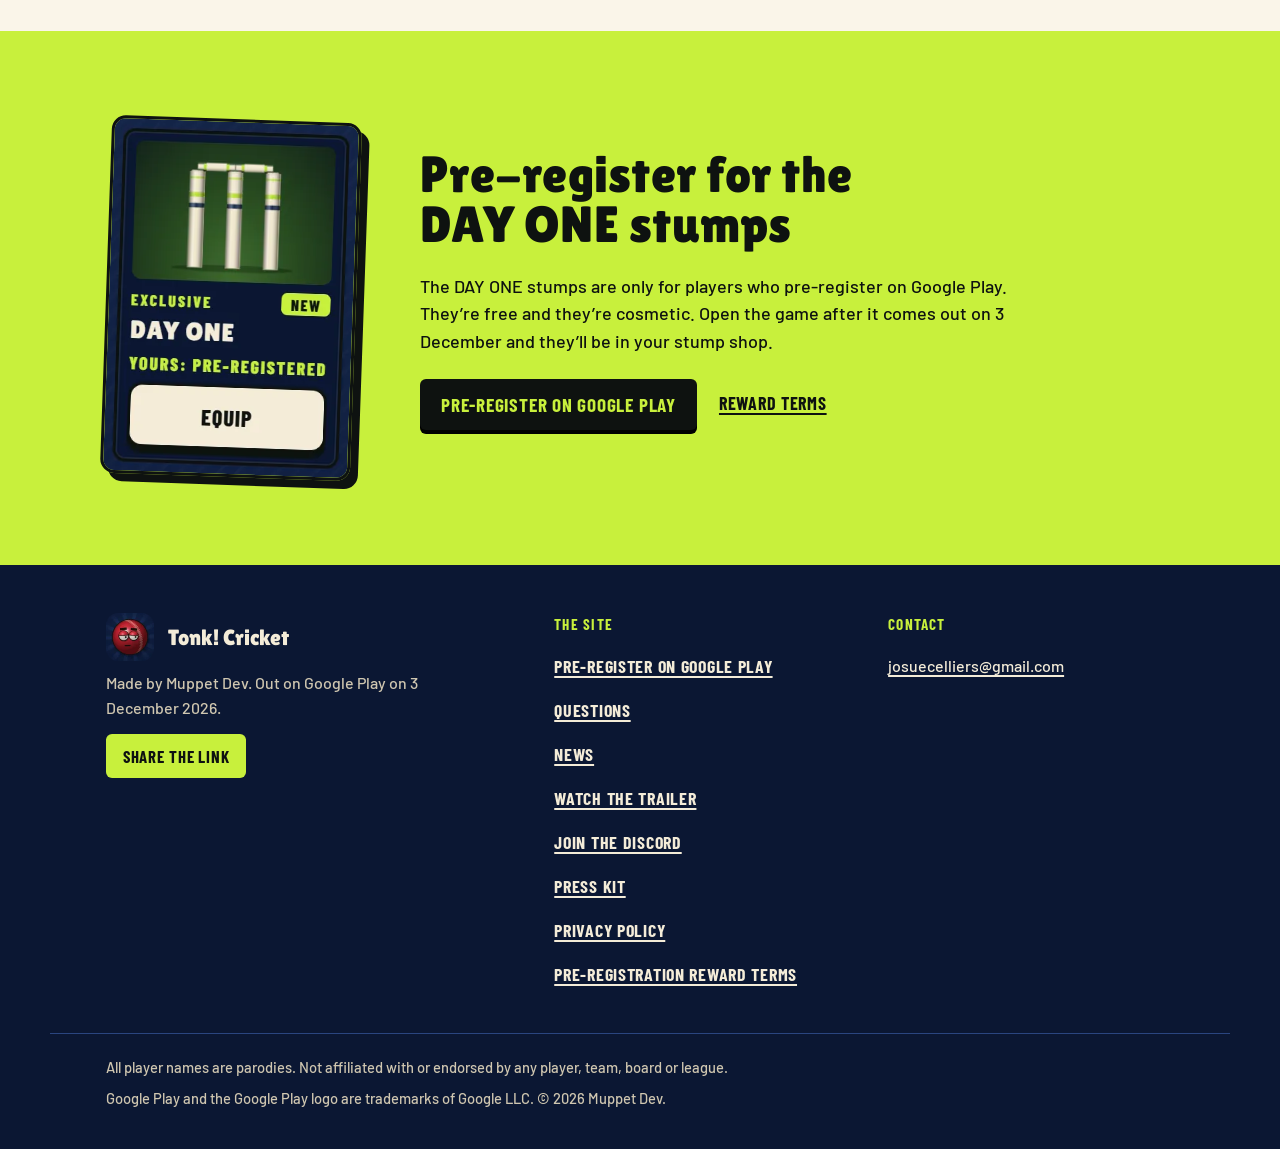
==== commit 1f63c35f: "No "What's new" before launch (owner, 18 Nov: not out yet): the page and its links are News; the 18 " ====
--- a/index.html
+++ b/index.html
@@ -72,7 +72,7 @@
 <header class="top" aria-label="Site">
   <div class="wrap top-in">
     <a class="brand" href="./"><img src="img/icon-96.webp" width="40" height="40" alt="">Tonk! Cricket</a>
-    <nav class="nav" aria-label="Main"><a class="nav-hide" href="#play">The game</a><a class="nav-hide" href="#cost">What it costs</a><a class="nav-hide" href="faq.html">Questions</a><a class="nav-hide" href="news.html">What&rsquo;s new</a><a href="press.html">Press kit</a><a class="nav-cta" href="https://play.google.com/store/apps/details?id=com.tonkcricket.game&amp;referrer=utm_source%3Dsite%26utm_medium%3Dweb%26utm_campaign%3Dprereg%26utm_content%3Dnav">Pre-register</a></nav>
+    <nav class="nav" aria-label="Main"><a class="nav-hide" href="#play">The game</a><a class="nav-hide" href="#cost">What it costs</a><a class="nav-hide" href="faq.html">Questions</a><a class="nav-hide" href="news.html">News</a><a href="press.html">Press kit</a><a class="nav-cta" href="https://play.google.com/store/apps/details?id=com.tonkcricket.game&amp;referrer=utm_source%3Dsite%26utm_medium%3Dweb%26utm_campaign%3Dprereg%26utm_content%3Dnav">Pre-register</a></nav>
   </div>
 </header>
 
@@ -383,7 +383,7 @@
       <ul class="foot-links">
         <li><a href="https://play.google.com/store/apps/details?id=com.tonkcricket.game&amp;referrer=utm_source%3Dsite%26utm_medium%3Dweb%26utm_campaign%3Dprereg%26utm_content%3Dfooter">Pre-register on Google Play</a></li>
         <li><a href="faq.html">Questions</a></li>
-        <li><a href="news.html">What&rsquo;s new</a></li>
+        <li><a href="news.html">News</a></li>
         <li><a href="https://www.youtube.com/watch?v=je57xUyOyPU" rel="noopener">Watch the trailer</a></li>
         <li><a href="https://discord.gg/gzwzN5QbjR" rel="noopener">Join the Discord</a></li>
         <li><a href="press.html">Press kit</a></li>
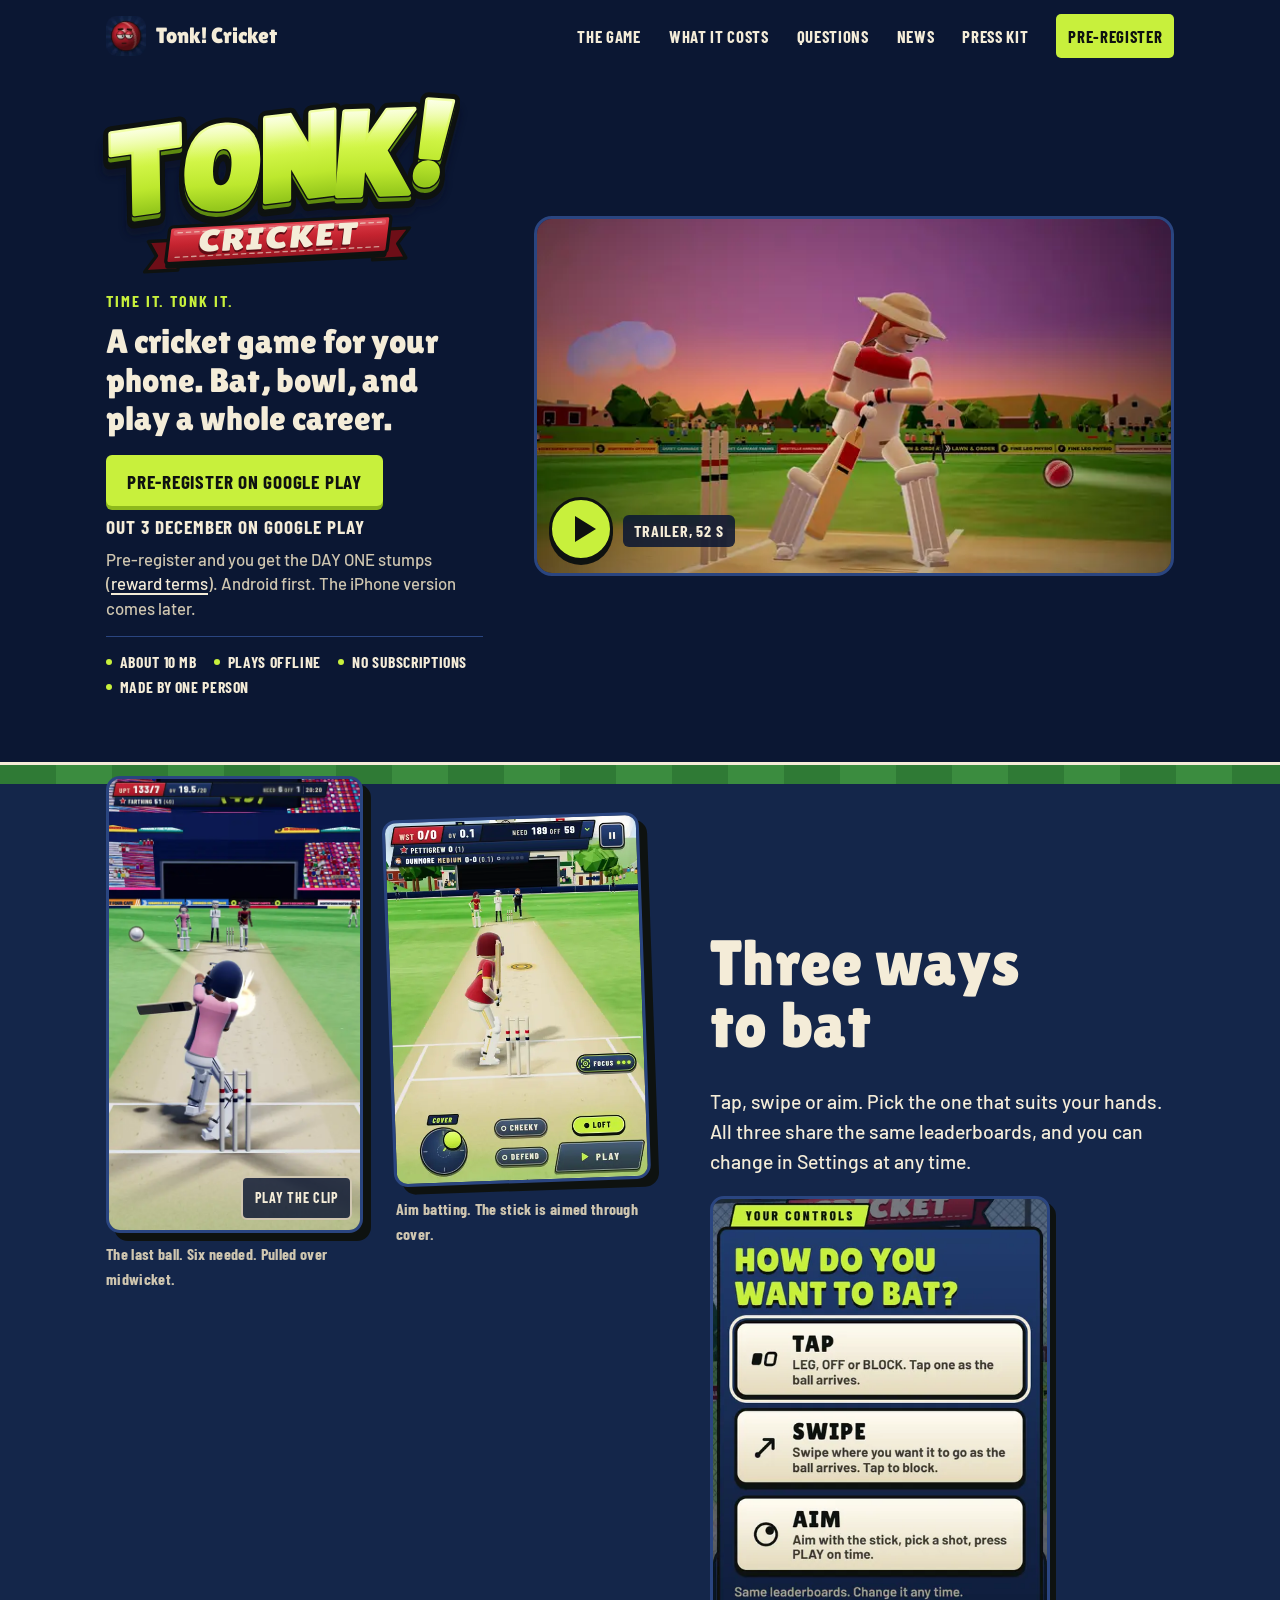
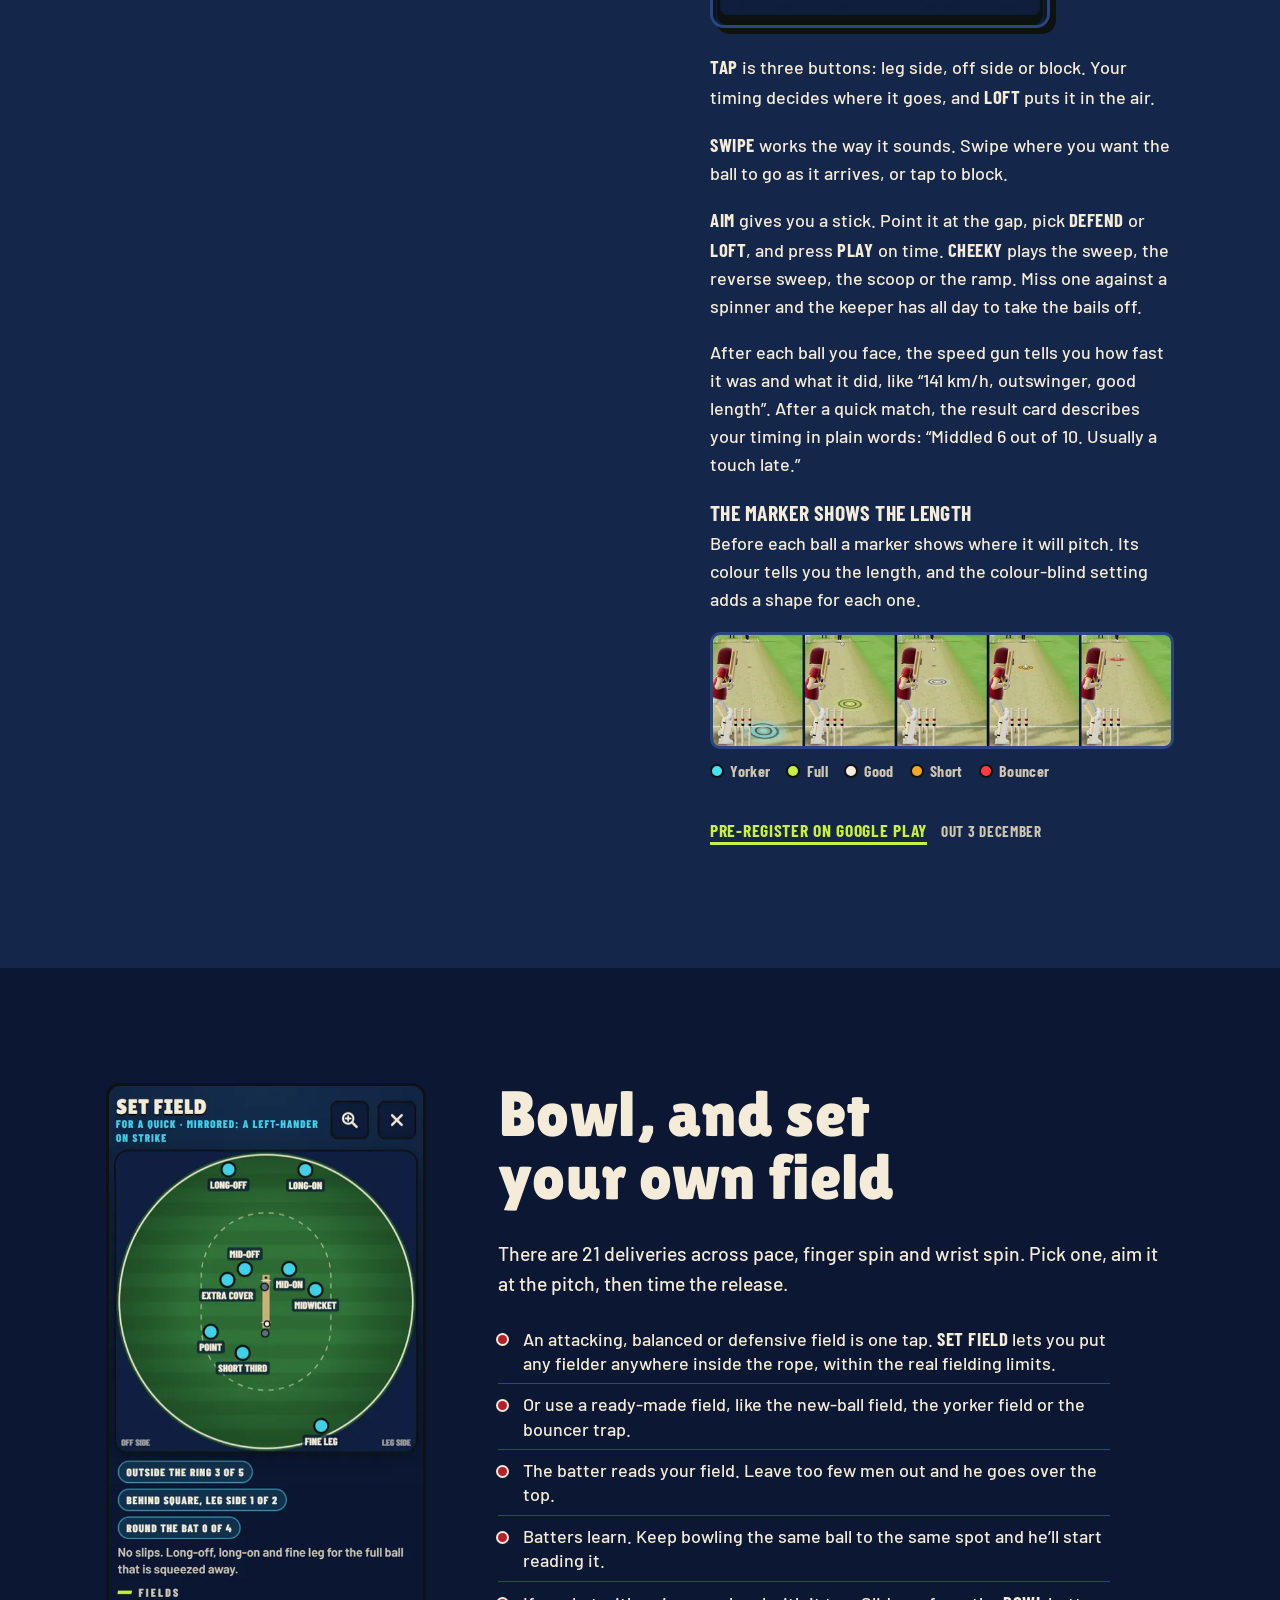
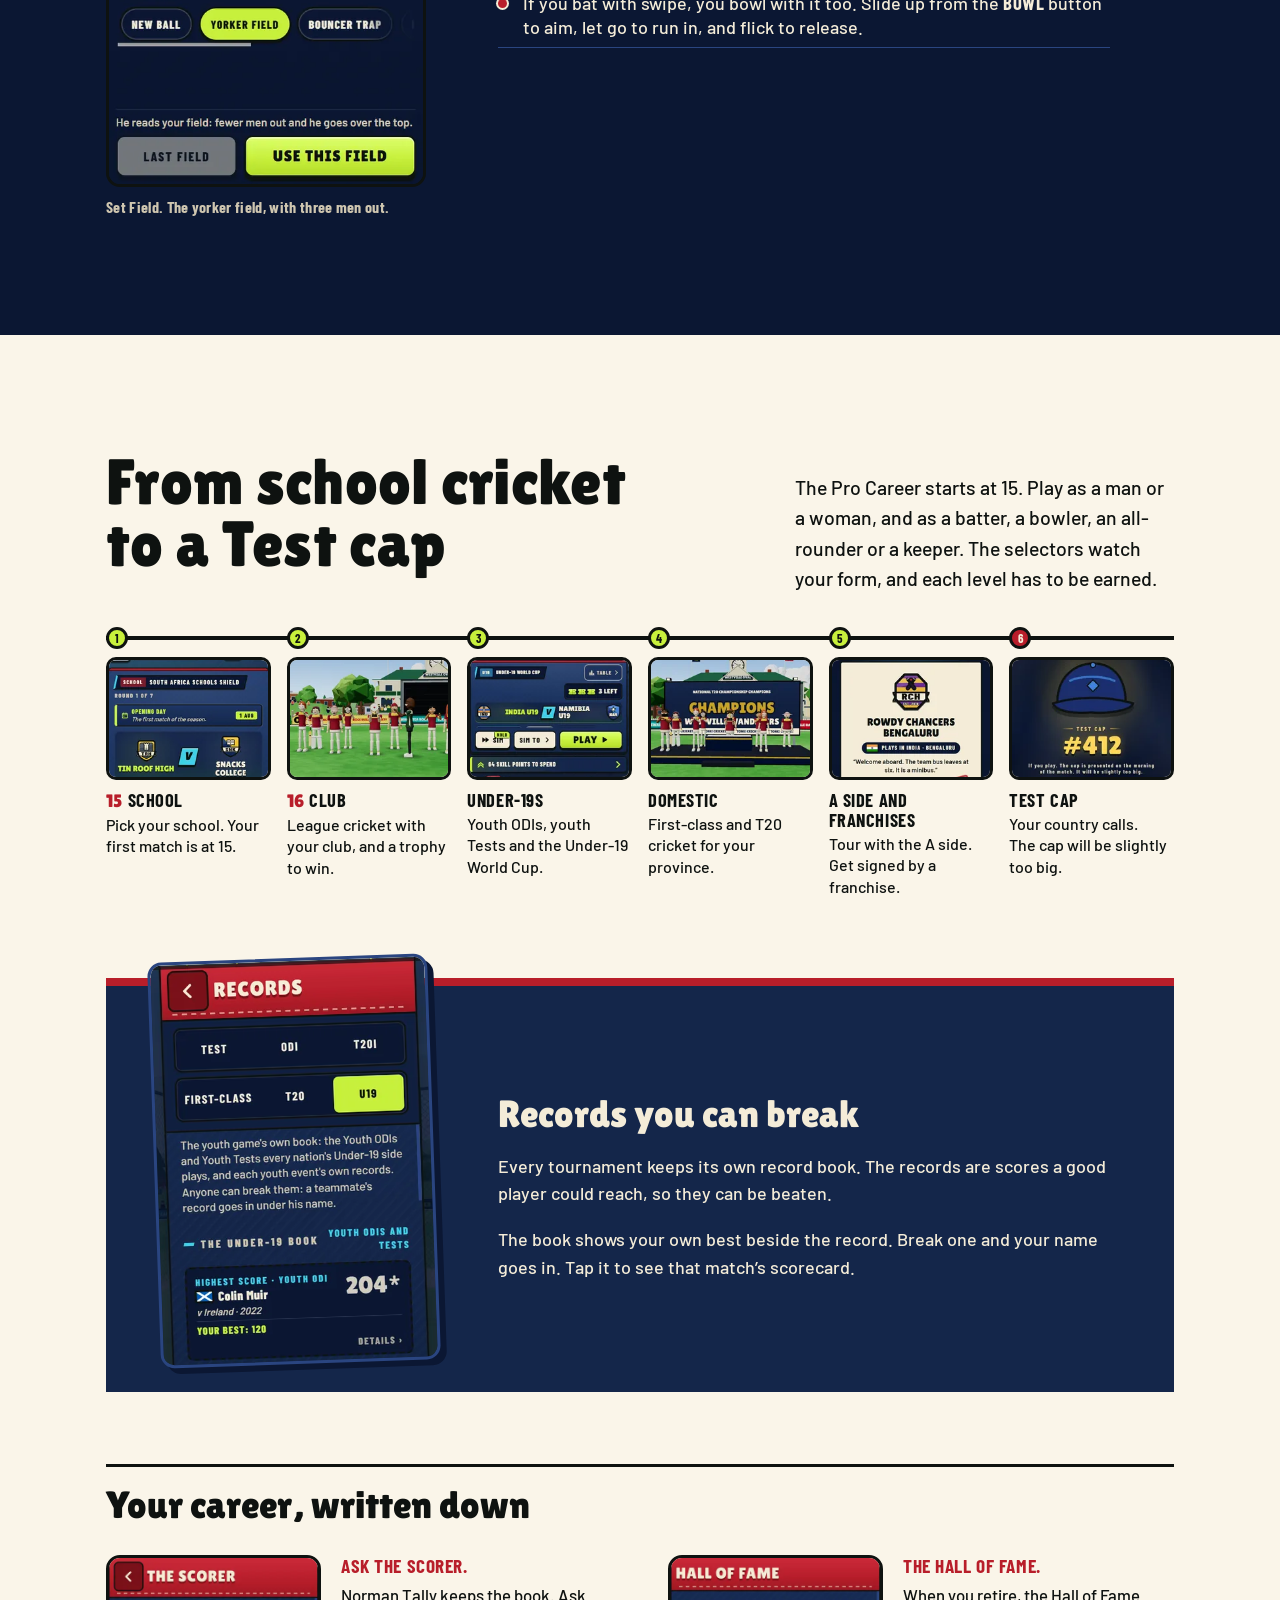
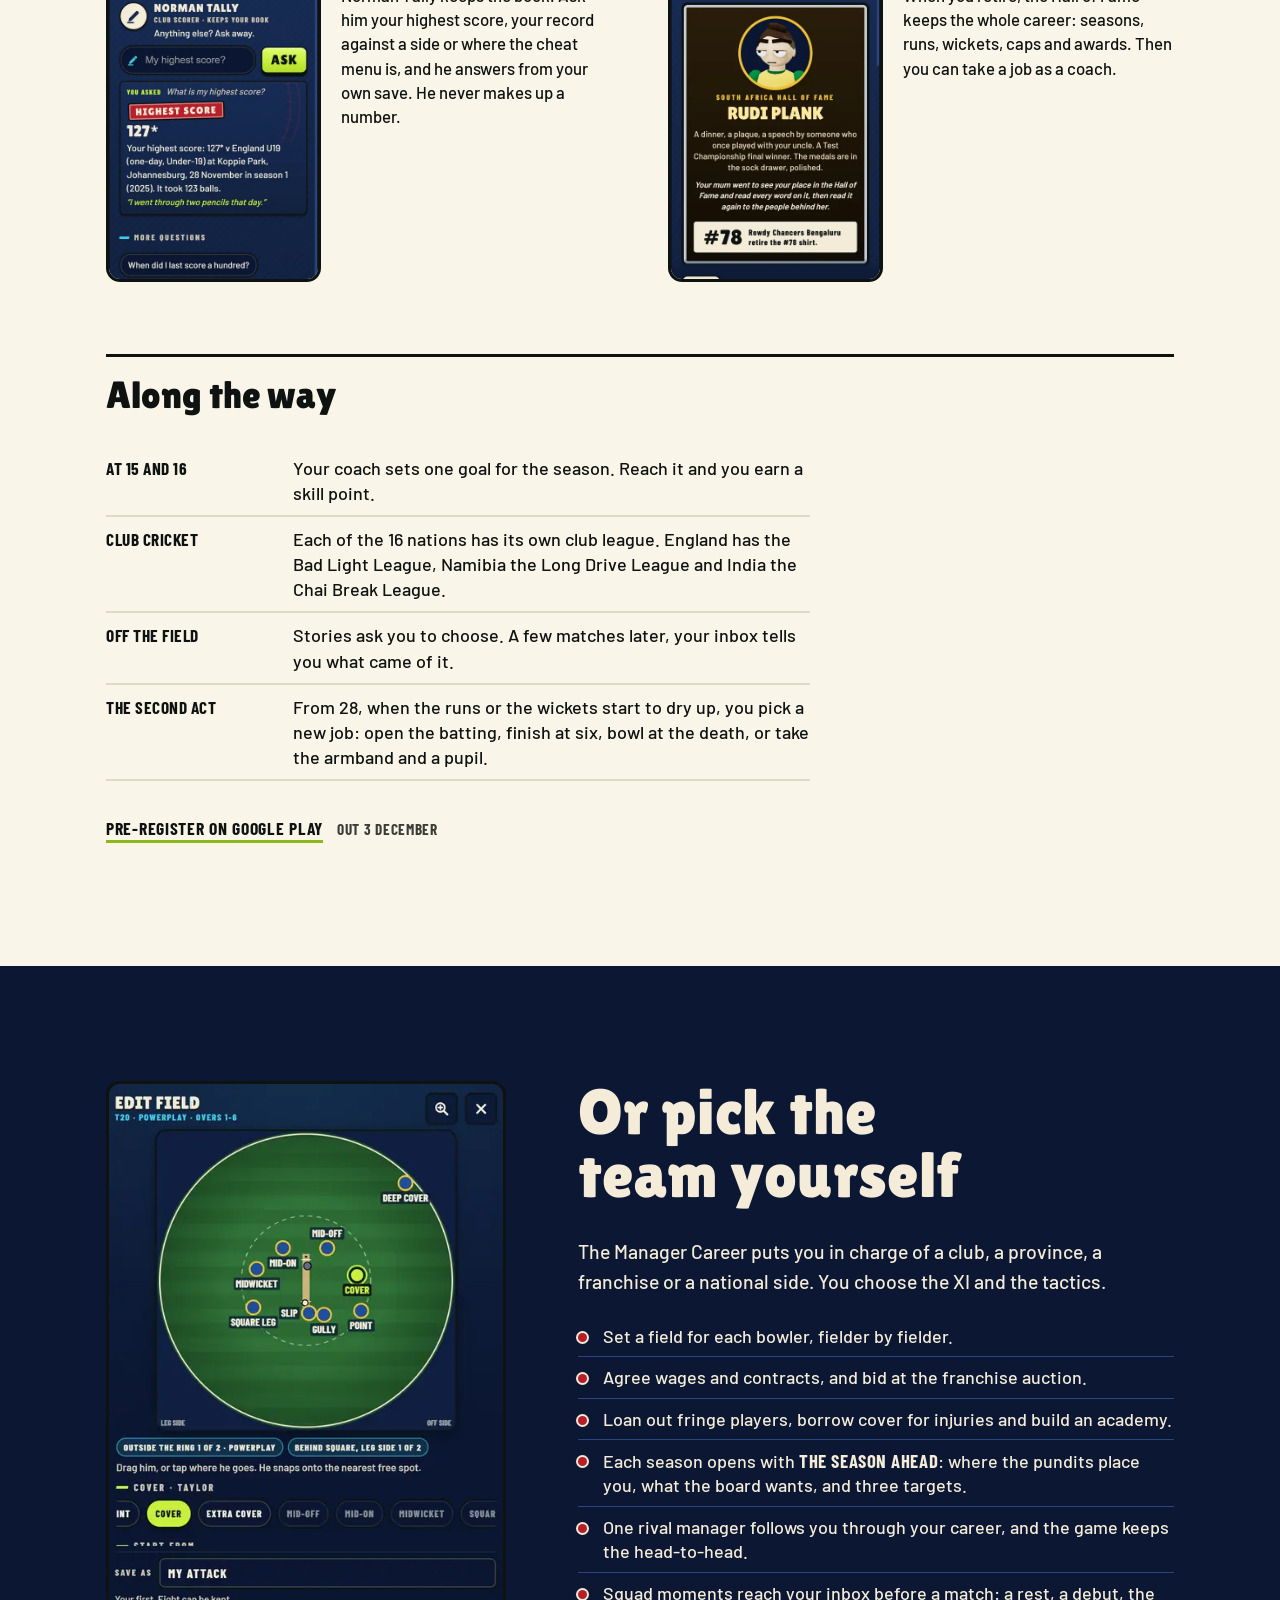
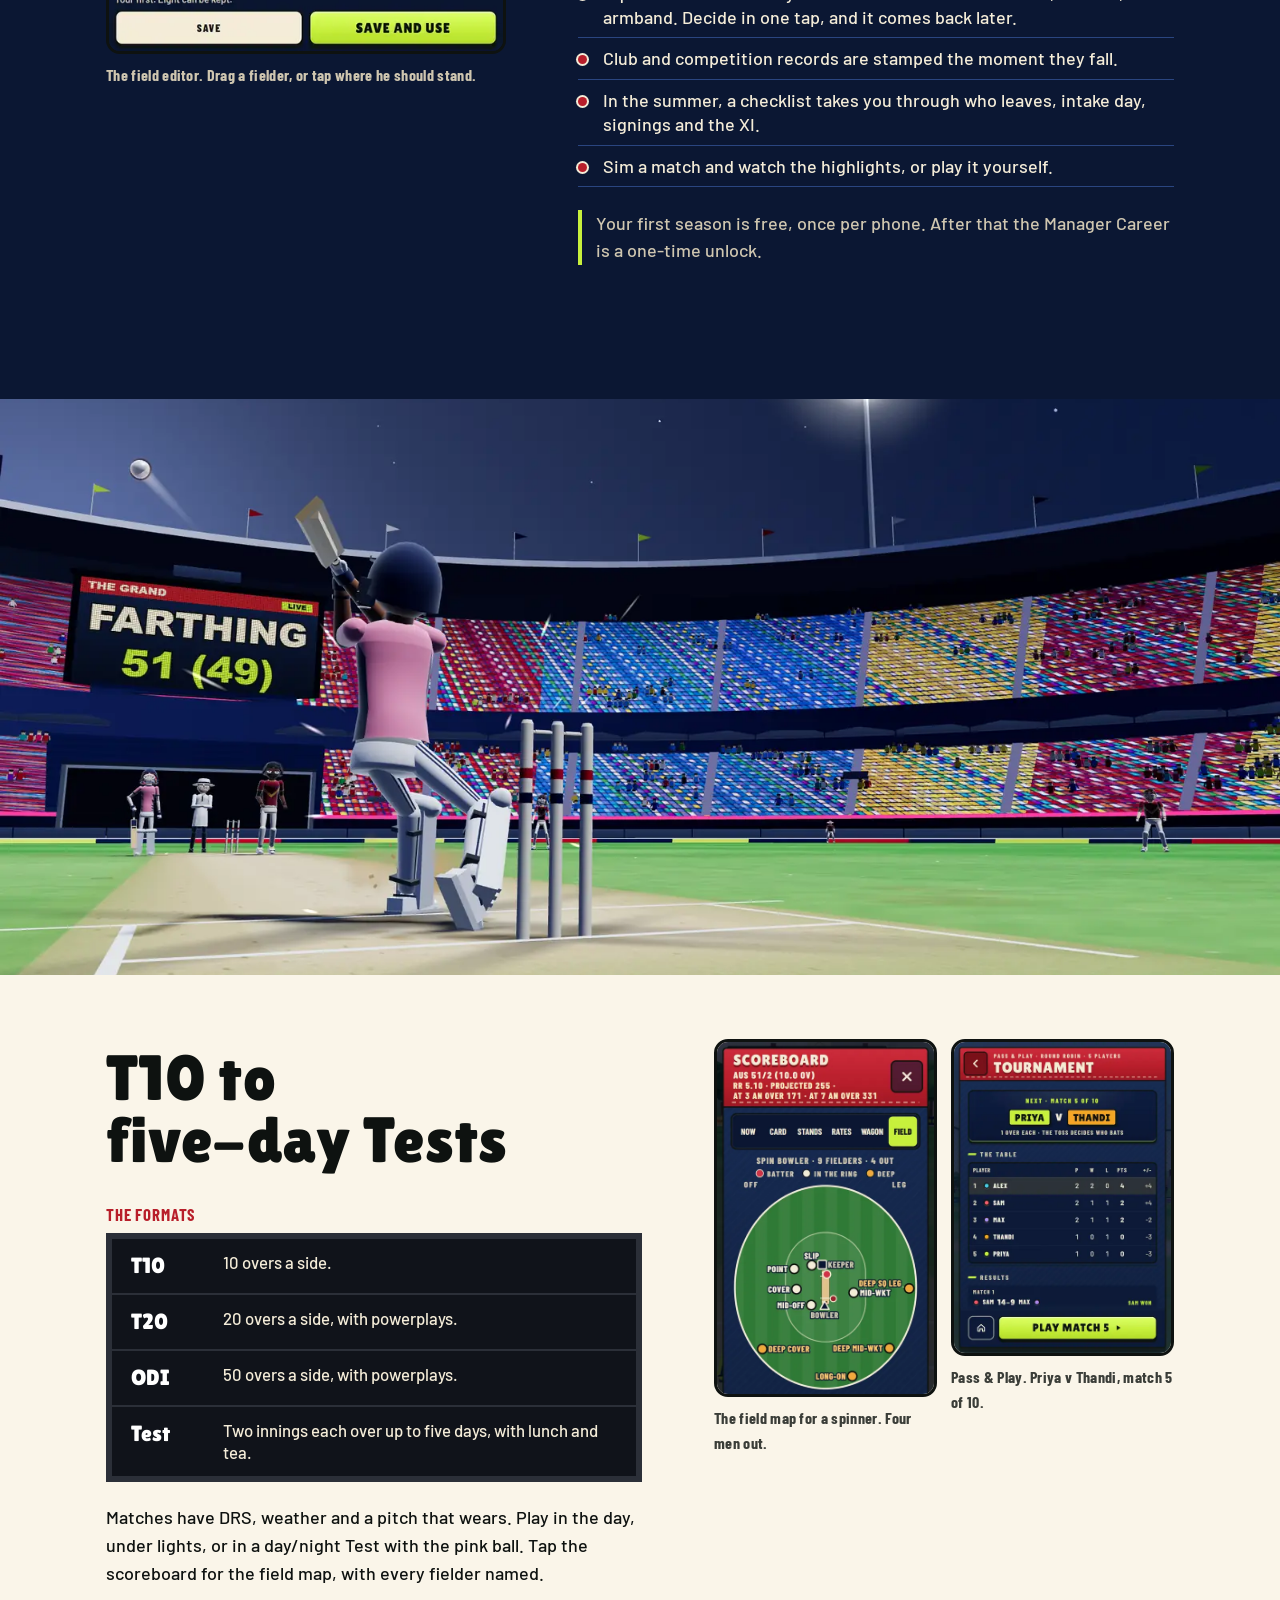
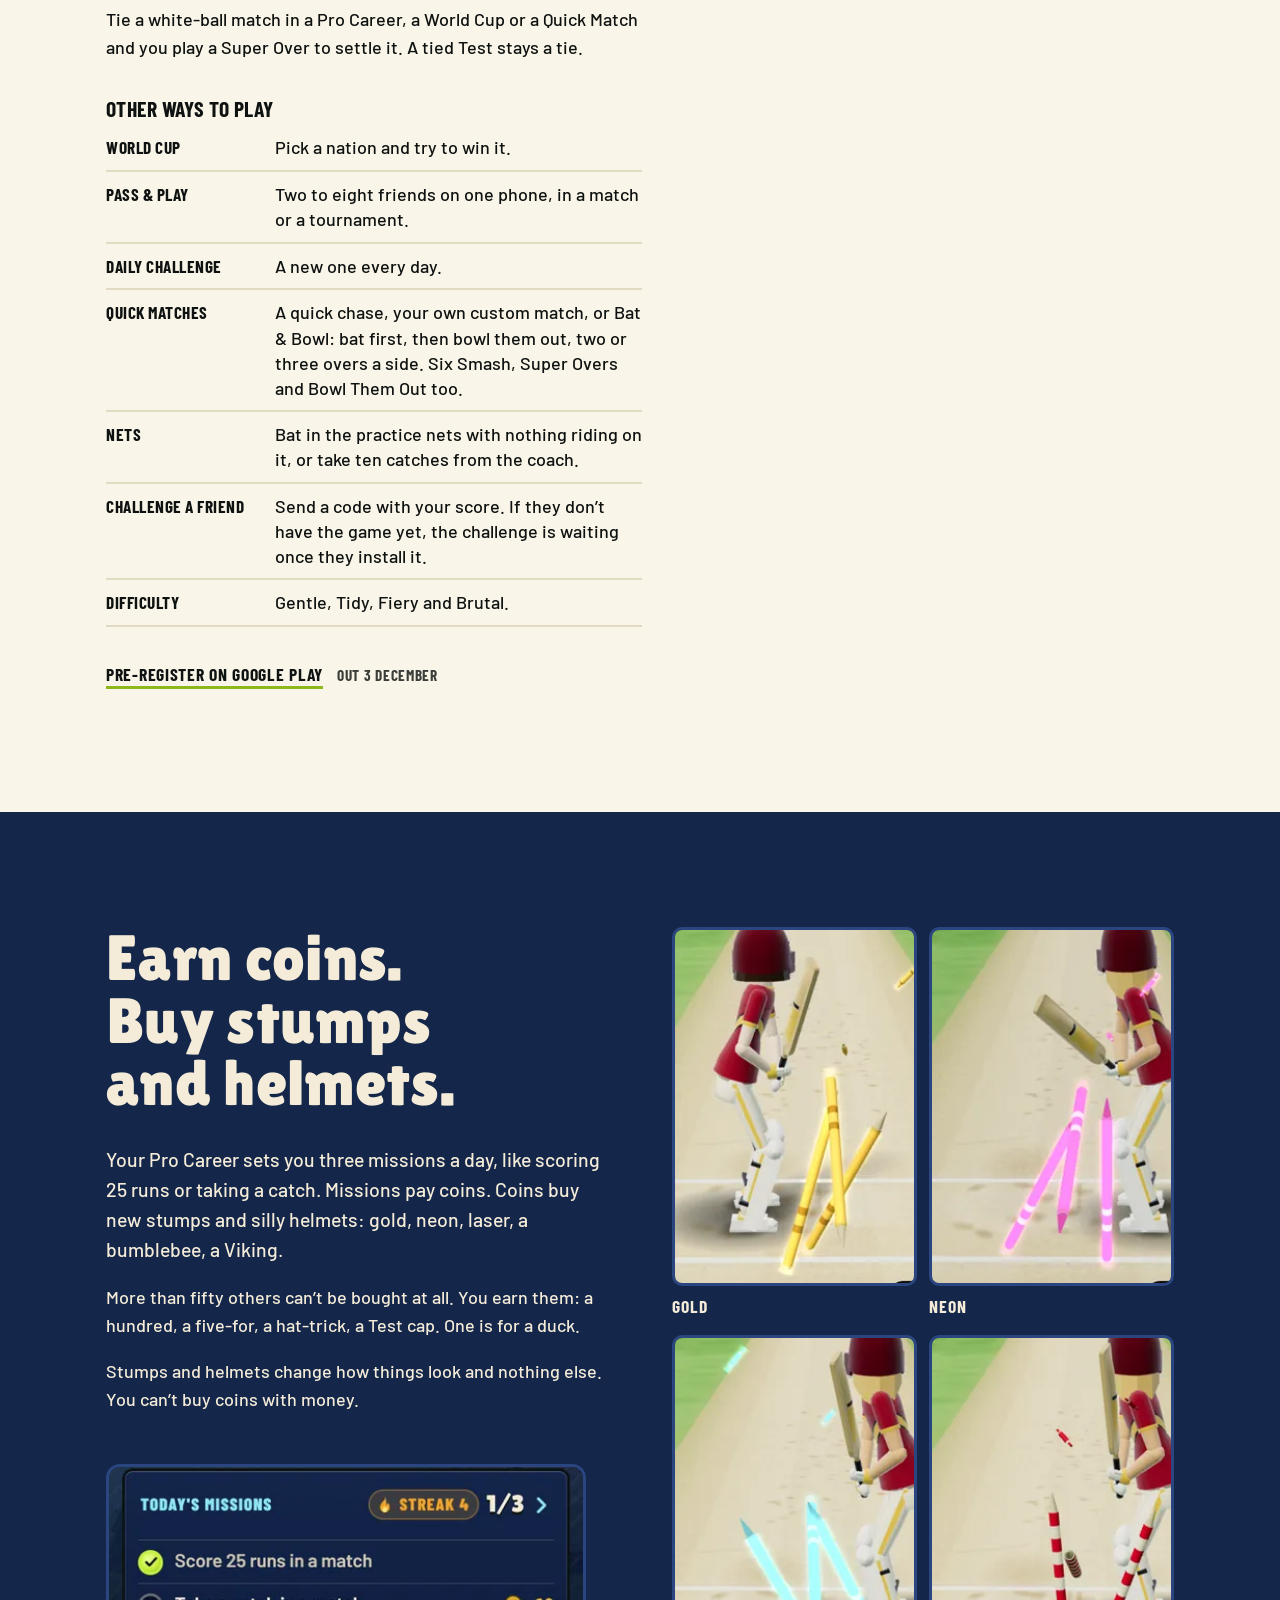
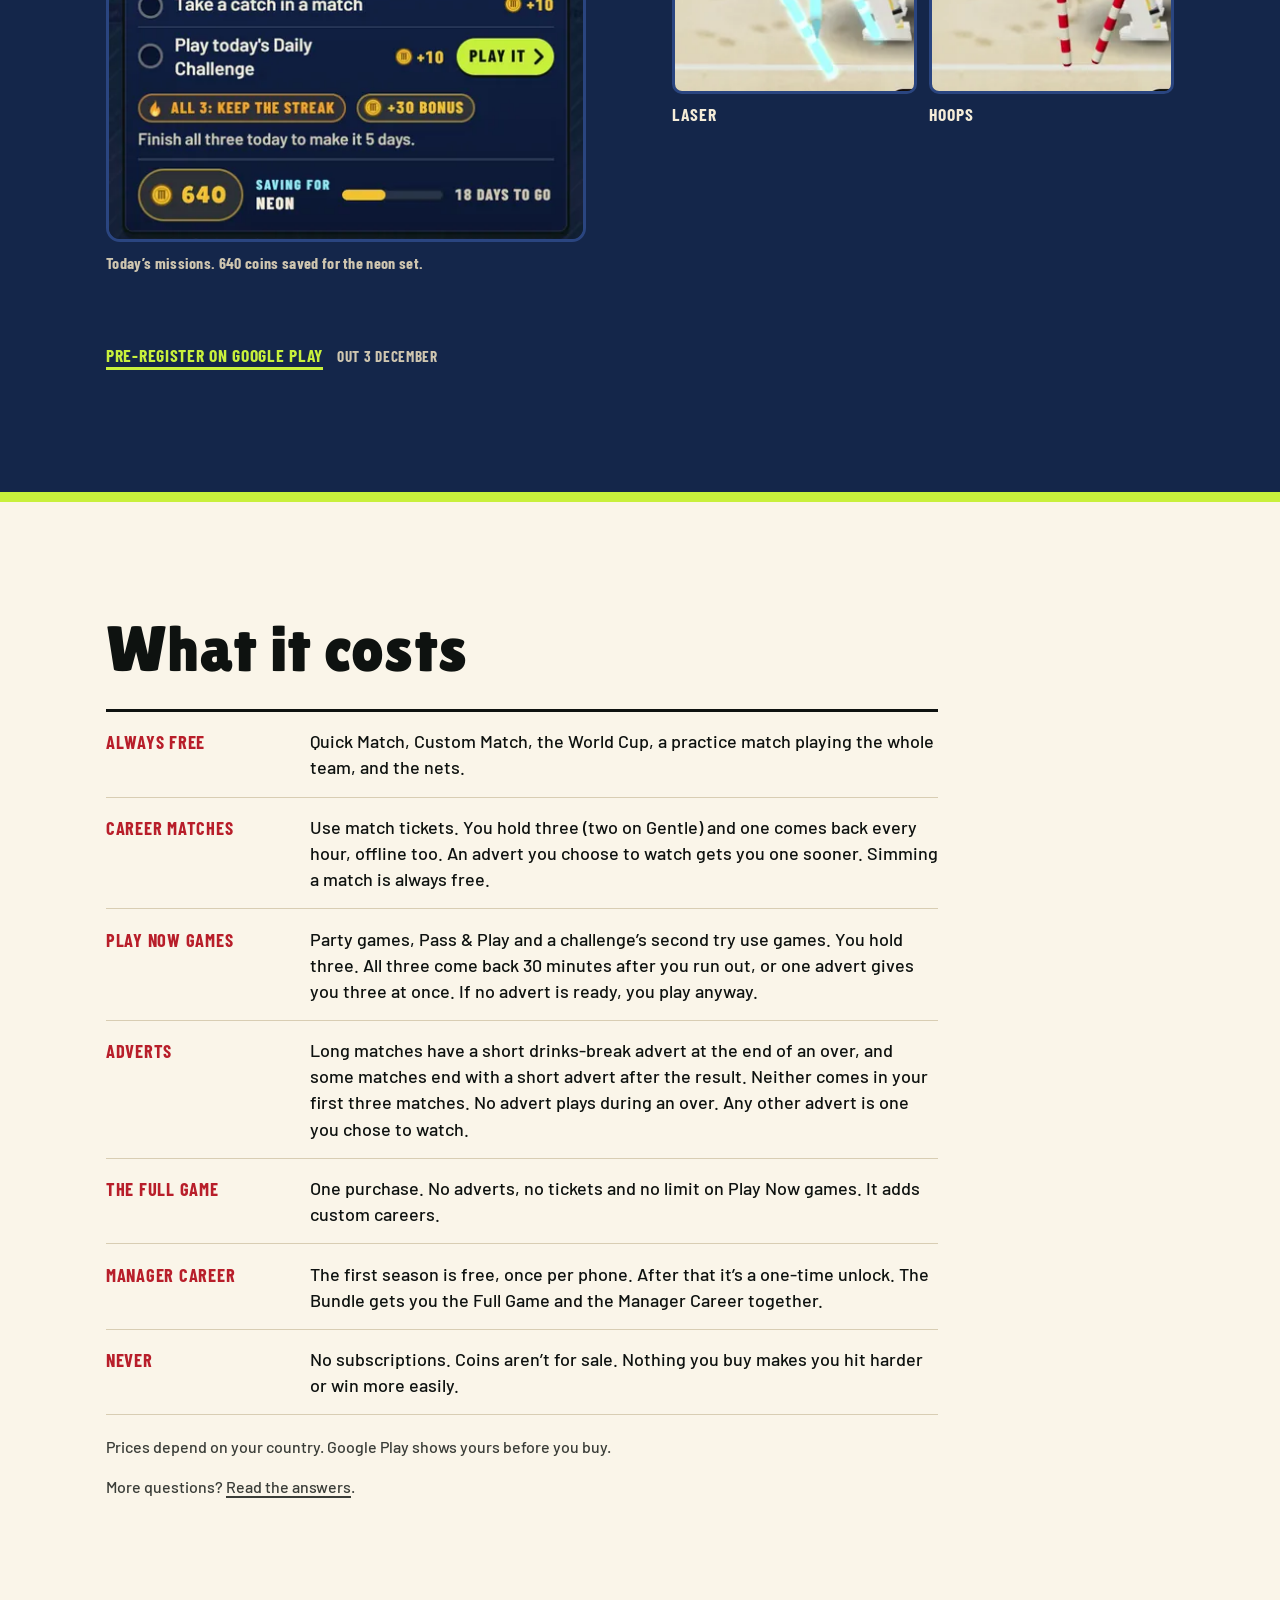
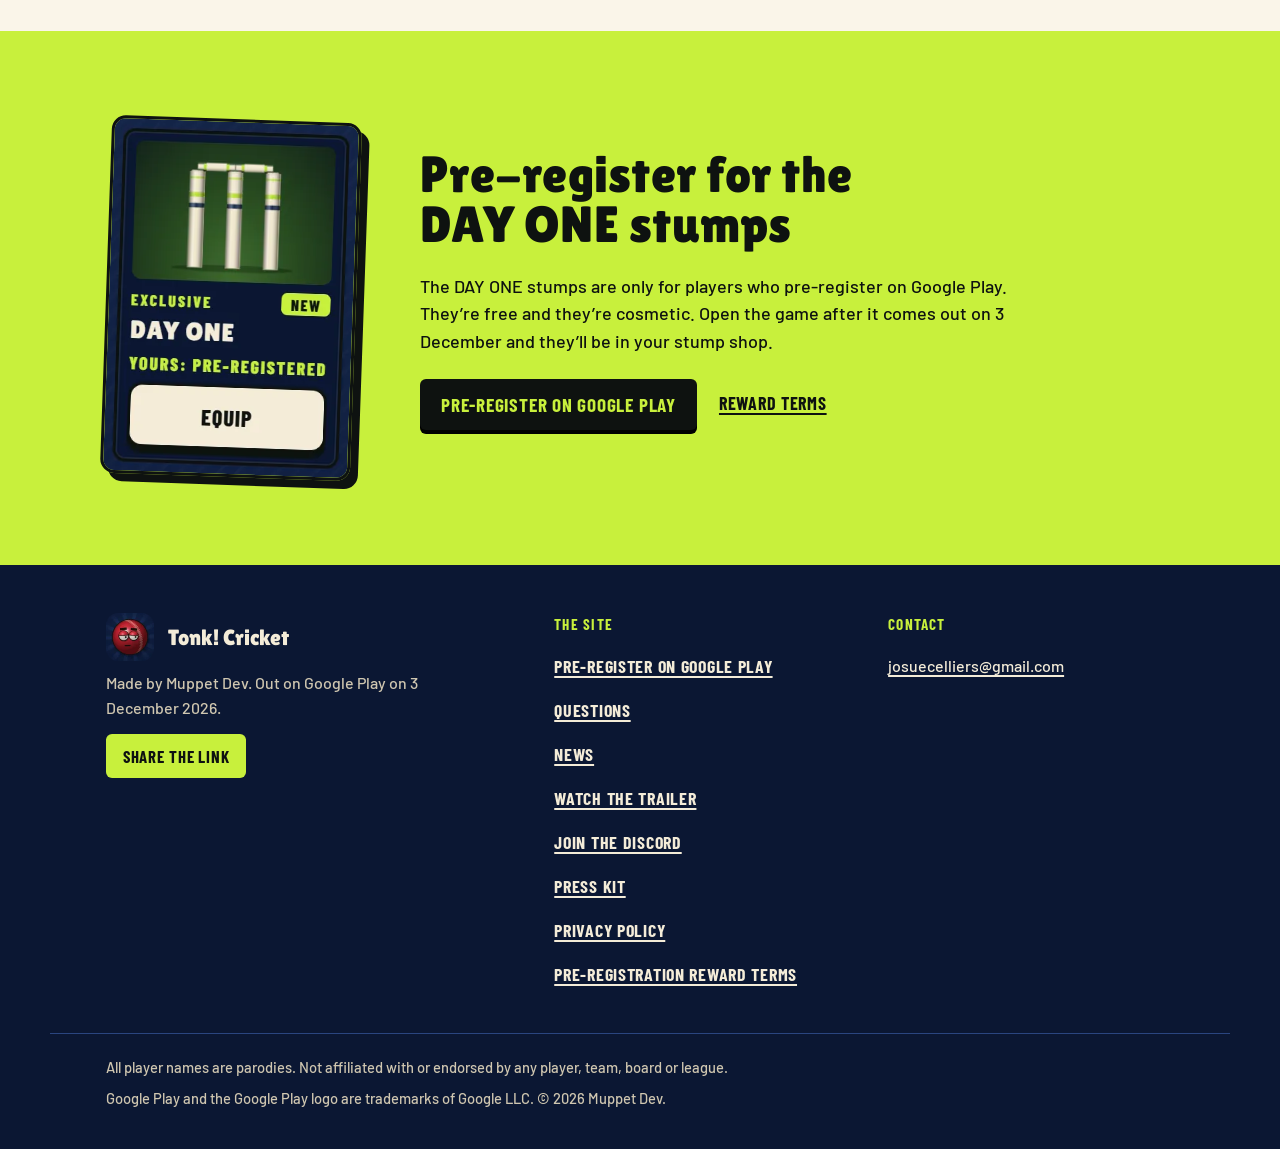
==== commit f0288355: "Set Field: any fielder anywhere inside the rope (the game's FIELD-FREE, 18 Nov) Co-Authored-By: Clau" ====
--- a/index.html
+++ b/index.html
@@ -156,7 +156,7 @@
       <h2 id="bowl-h">Bowl, and set your own field</h2>
       <p class="lead">There are 21 deliveries across pace, finger spin and wrist spin. Pick one, aim it at the pitch, then time the release.</p>
       <ul class="plain">
-        <li>An attacking, balanced or defensive field is one tap. <span class="ui">Set Field</span> lets you put each fielder on any of 39 named positions.</li>
+        <li>An attacking, balanced or defensive field is one tap. <span class="ui">Set Field</span> lets you put any fielder anywhere inside the rope, within the real fielding limits.</li>
         <li>Or use a ready-made field, like the new-ball field, the yorker field or the bouncer trap.</li>
         <li>The batter reads your field. Leave too few men out and he goes over the top.</li>
         <li>Batters learn. Keep bowling the same ball to the same spot and he&rsquo;ll start reading it.</li>
